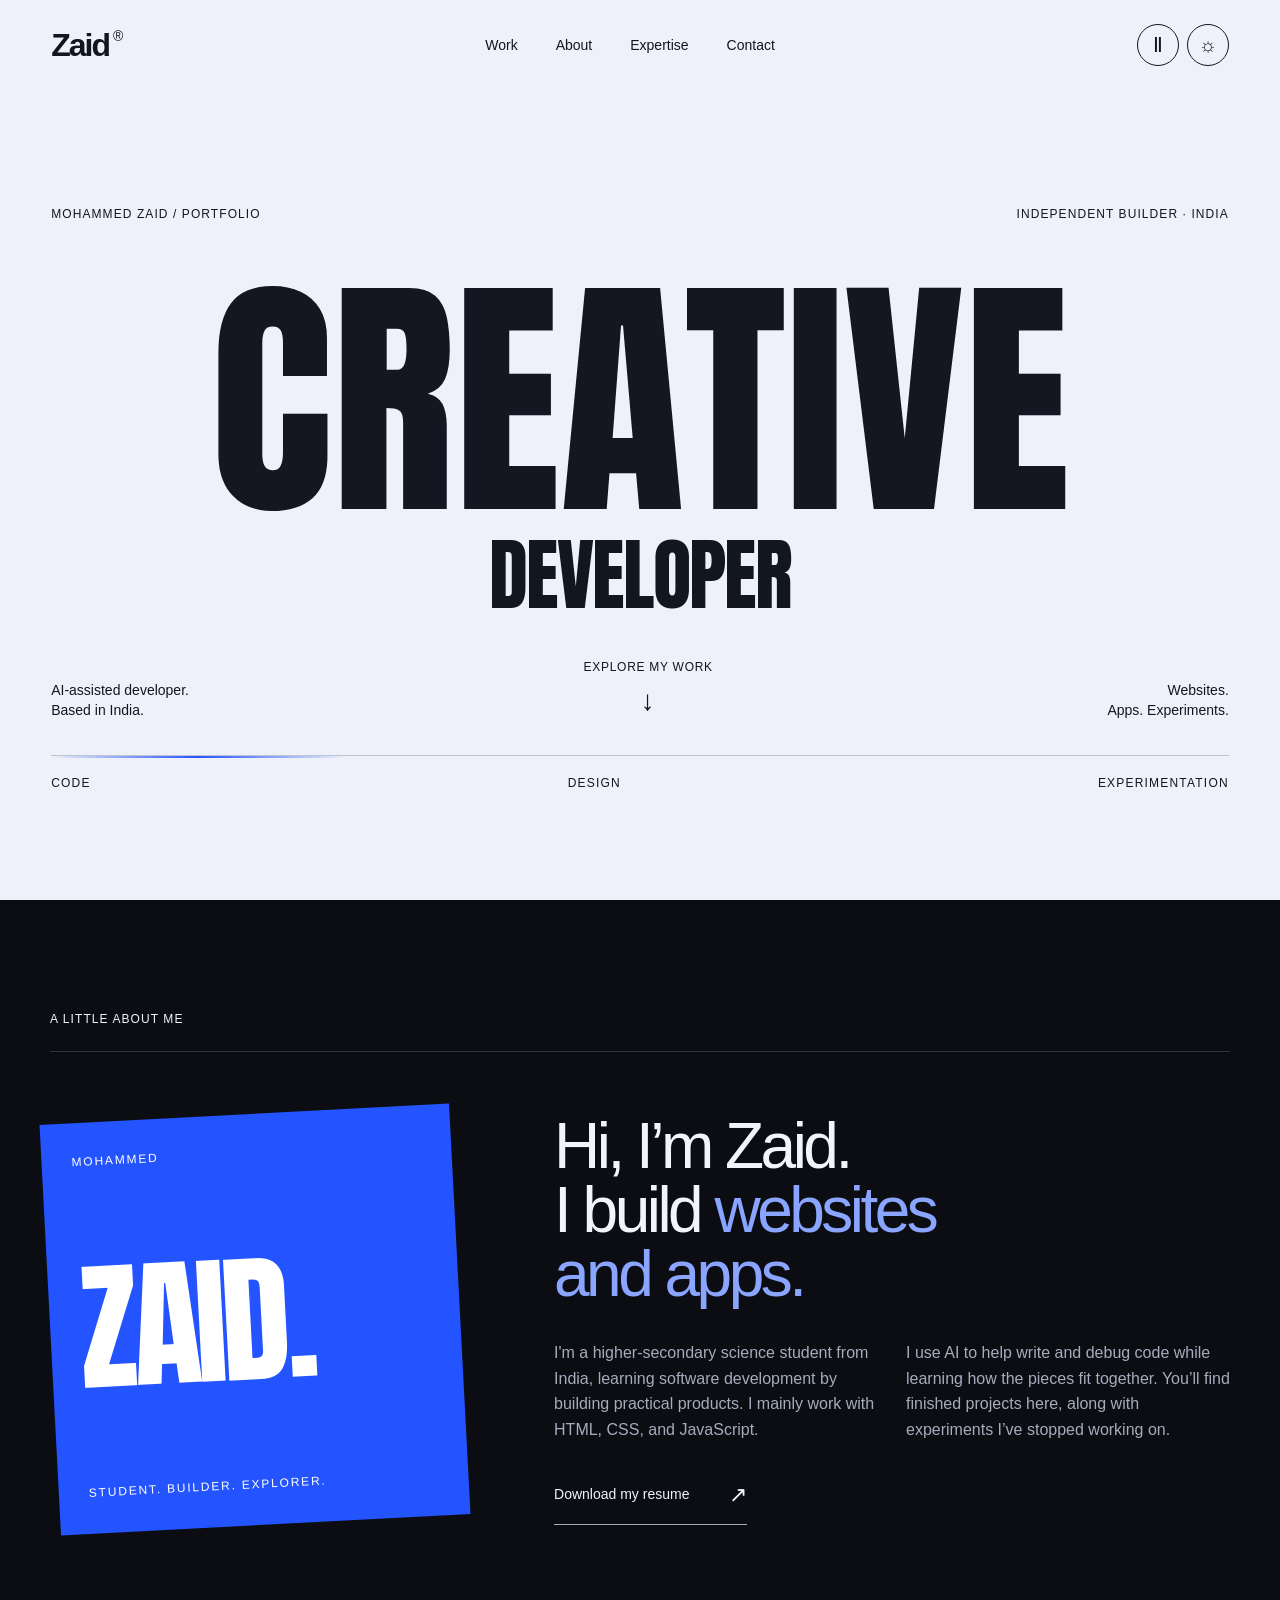
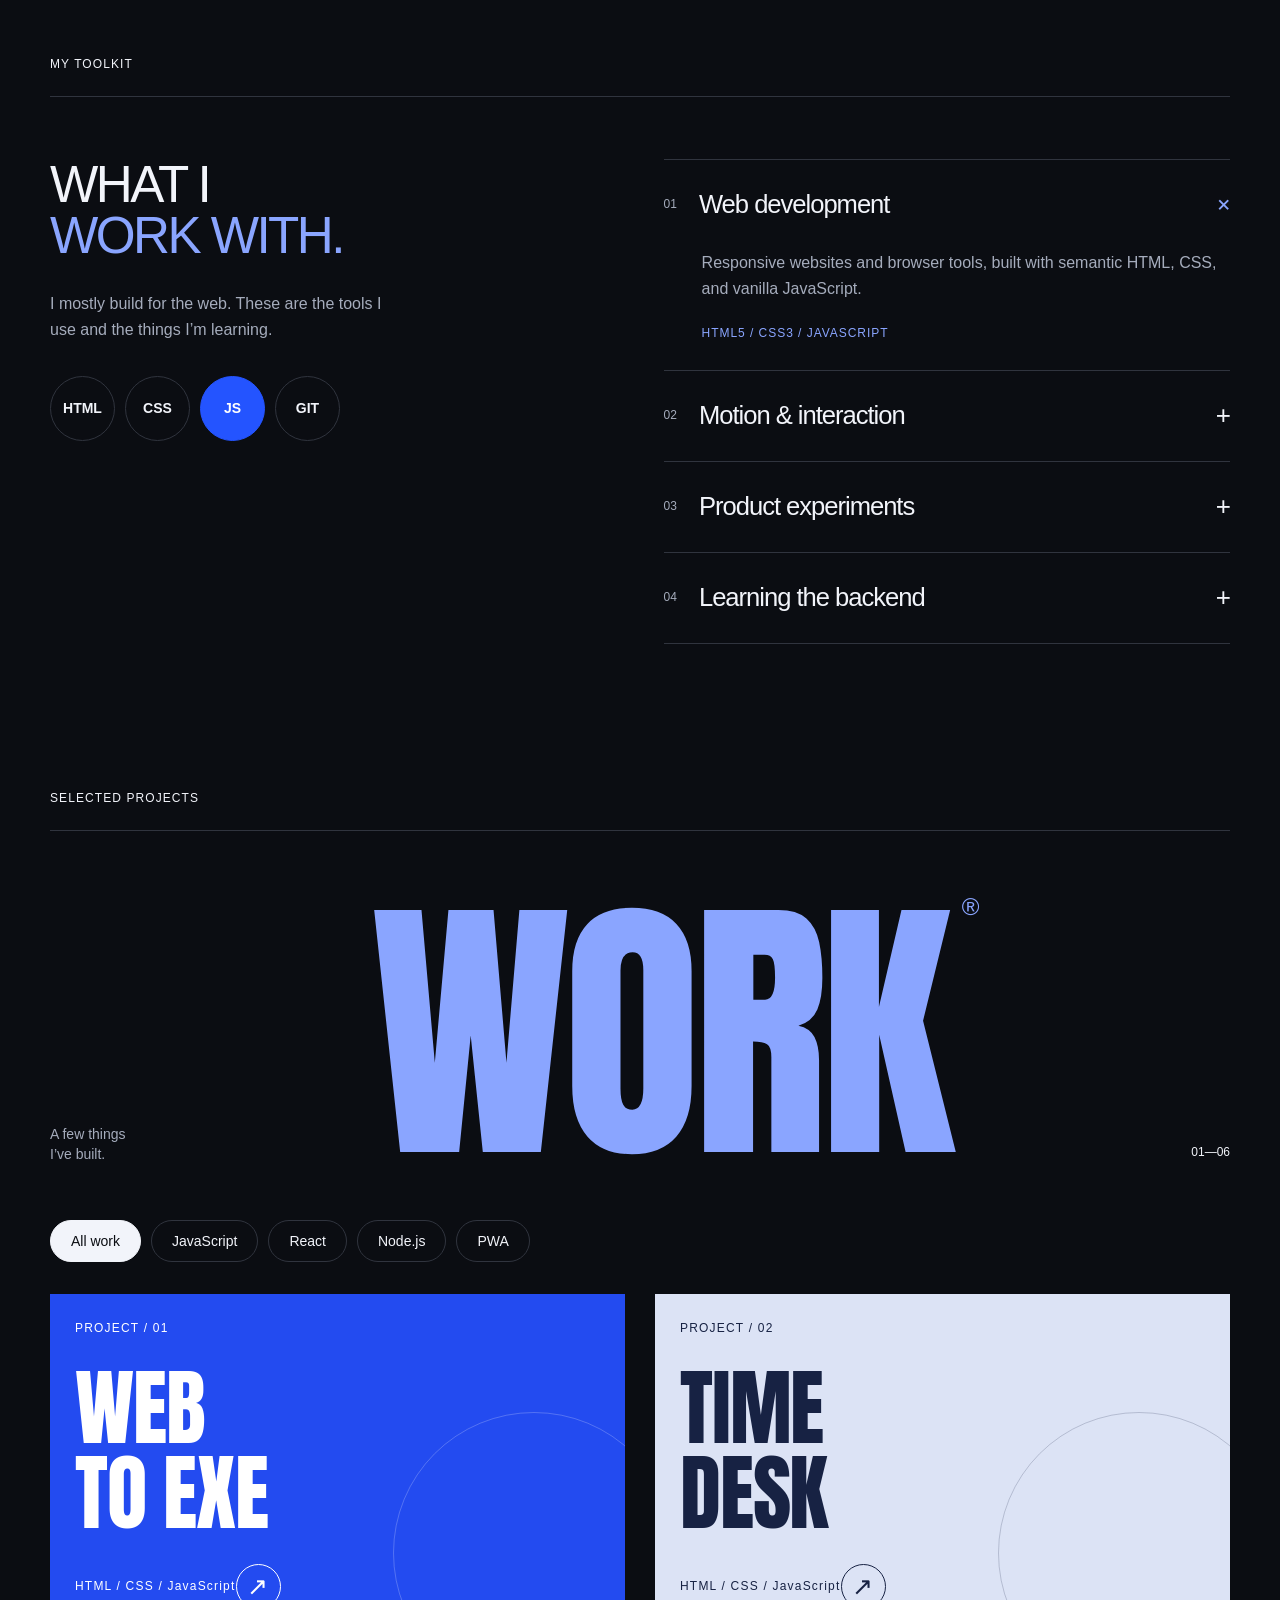
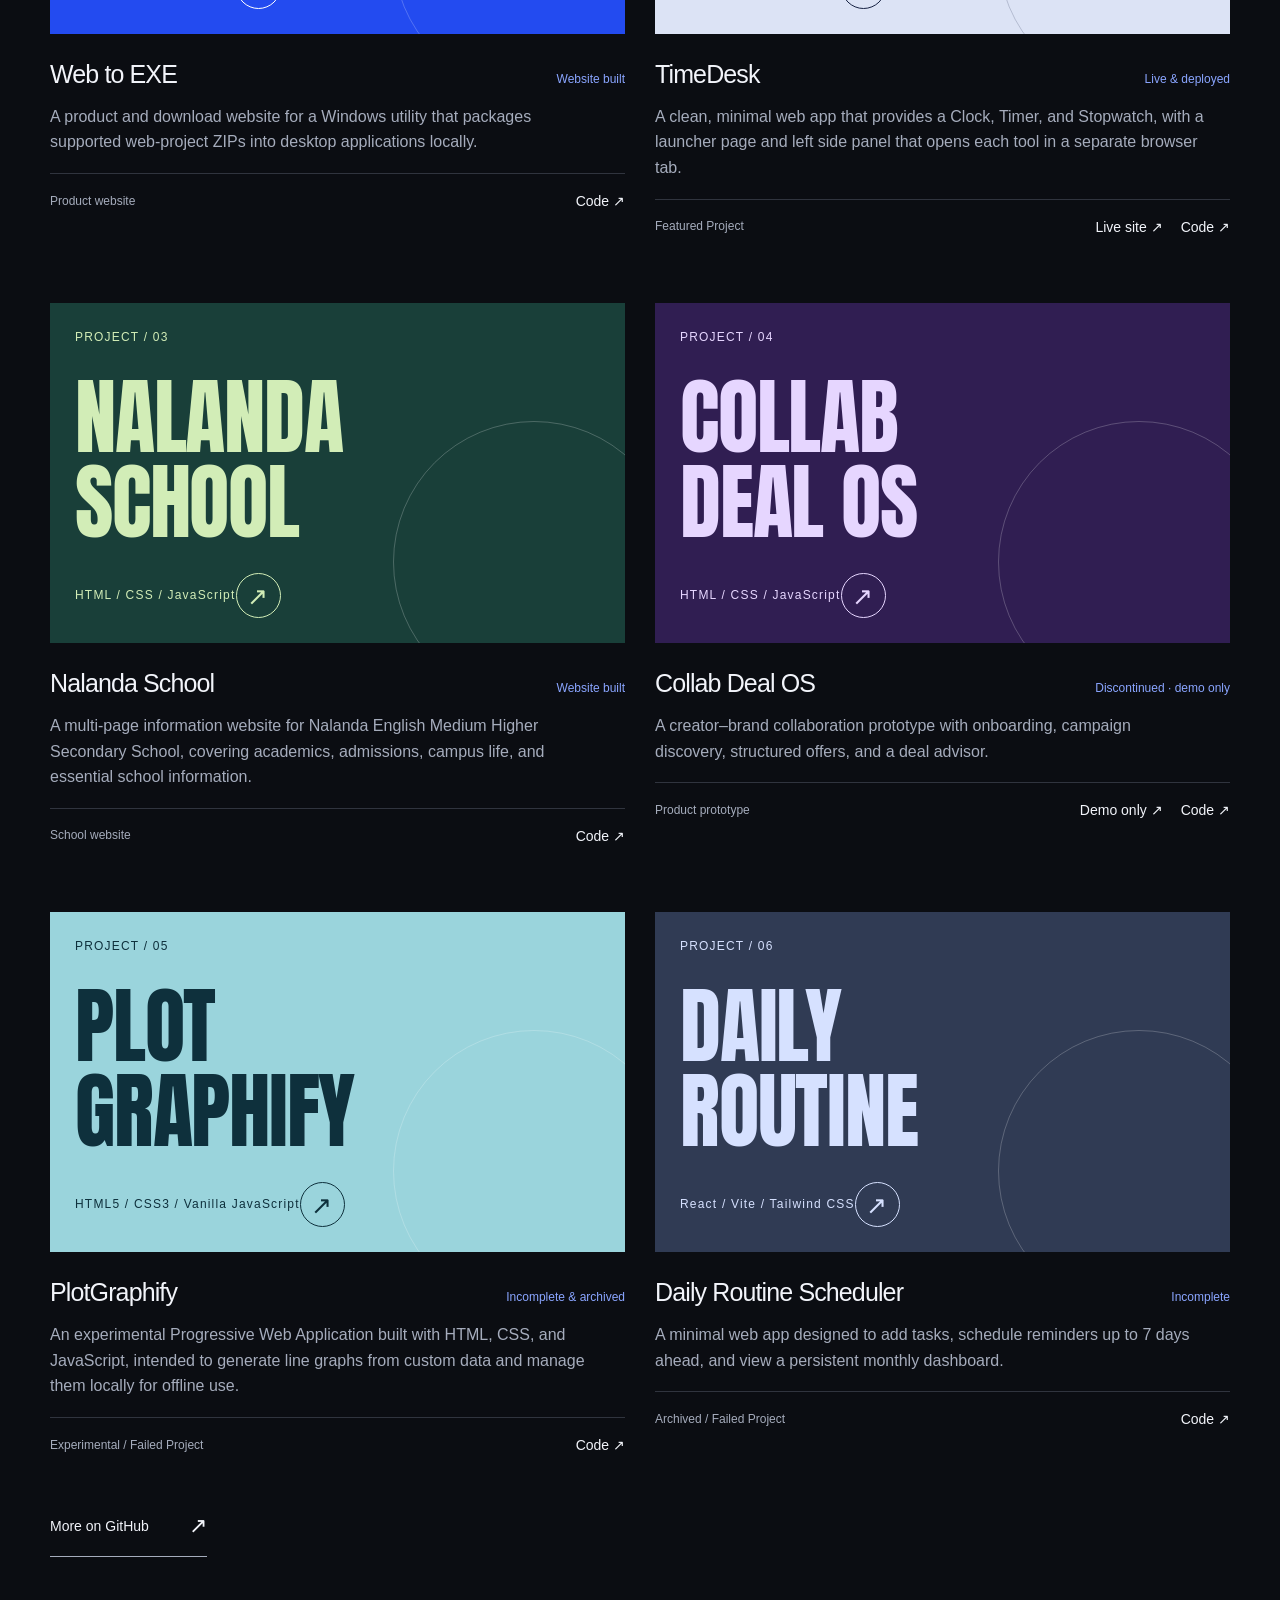
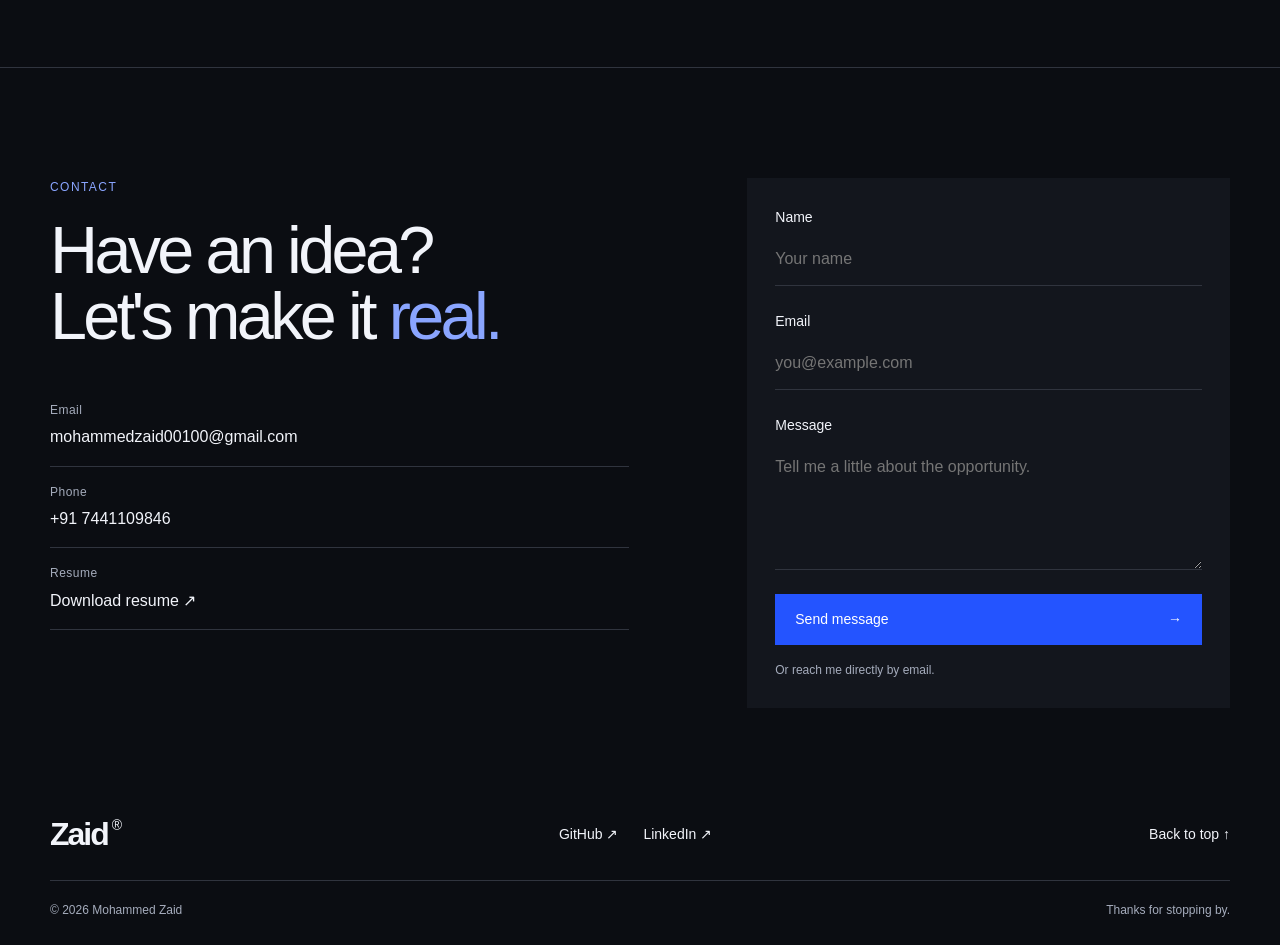
==== index.html @ 3f370a21 "Make portfolio motion visible and simplify section copy Animate hero letters directly without an ove" ====
<!doctype html>
<html lang="en" data-theme="dark">
<head>
<meta charset="utf-8"><meta name="viewport" content="width=device-width, initial-scale=1">
<meta name="description" content="Mohammed Zaid — AI-assisted developer building practical web products. Explore Web to EXE, TimeDesk, Nalanda school website, and more.">
<meta name="theme-color" content="#2454ff"><title>Mohammed Zaid — Creative Developer</title>
<link rel="stylesheet" href="css/style.css?v=motion-2">
</head>
<body>
<a class="skip-link" href="#main">Skip to content</a>
<div class="scroll-progress" aria-hidden="true"></div>
<svg class="filter-defs" aria-hidden="true"><defs><filter id="ink-warp" x="-10%" y="-20%" width="120%" height="140%"><feTurbulence type="fractalNoise" baseFrequency=".008 .045" numOctaves="1" seed="4" result="noise"/><feDisplacementMap in="SourceGraphic" in2="noise" scale="0" xChannelSelector="R" yChannelSelector="G" id="warpMap"/></filter></defs></svg>
<header class="site-header" id="top">
<a class="brand" href="#home" aria-label="Mohammed Zaid home">Zaid<span>®</span></a>
<nav class="desktop-nav" aria-label="Primary navigation"><a href="#projects">Work</a><a href="#about">About</a><a href="#skills">Expertise</a><a href="#contact">Contact</a></nav>
<div class="nav-actions"><button class="icon-button" id="motionToggle" type="button" aria-pressed="false" aria-label="Pause animations">Ⅱ</button><button class="icon-button" id="themeToggle" type="button" aria-label="Switch theme"><span aria-hidden="true">☼</span></button><button class="icon-button menu-toggle" id="menuToggle" type="button" aria-expanded="false" aria-controls="mobileMenu" aria-label="Open navigation menu">☰</button></div>
<nav class="mobile-nav" id="mobileMenu" aria-label="Mobile navigation" hidden><a href="#projects">Work</a><a href="#about">About</a><a href="#skills">Expertise</a><a href="#contact">Contact</a></nav>
</header>
<main id="main">
<section class="hero" id="home" aria-labelledby="hero-title">
<div class="hero-kicker"><p>MOHAMMED ZAID / PORTFOLIO</p><p>INDEPENDENT BUILDER · INDIA</p></div>
<h1 id="hero-title"><span class="hero-word" aria-label="Creative"><span class="hero-letter" aria-hidden="true" style="--letter:0">C</span><span class="hero-letter" aria-hidden="true" style="--letter:1">R</span><span class="hero-letter" aria-hidden="true" style="--letter:2">E</span><span class="hero-letter" aria-hidden="true" style="--letter:3">A</span><span class="hero-letter" aria-hidden="true" style="--letter:4">T</span><span class="hero-letter" aria-hidden="true" style="--letter:5">I</span><span class="hero-letter" aria-hidden="true" style="--letter:6">V</span><span class="hero-letter" aria-hidden="true" style="--letter:7">E</span></span><span class="hero-role">DEVELOPER</span></h1>
<div class="hero-bottom"><p>AI-assisted developer.<br>Based in India.</p><a class="explore" href="#projects">EXPLORE MY WORK <span aria-hidden="true">↓</span></a><p class="hero-note">Websites.<br>Apps. Experiments.</p></div>
<div class="hero-rule"><span>CODE</span><span>DESIGN</span><span>EXPERIMENTATION</span></div>
</section>
<section class="section about" id="about" aria-labelledby="about-title">
<div class="container"><div class="section-label"><span>A LITTLE ABOUT ME</span></div>
<div class="about-grid"><div class="name-panel" aria-hidden="true"><span>MOHAMMED</span><strong>ZAID.</strong><span>STUDENT. BUILDER. EXPLORER.</span></div><div class="about-copy"><h2 id="about-title" class="reveal">Hi, I’m Zaid.<br>I build <em>websites<br>and apps.</em></h2><div class="about-columns"><p>I'm a higher-secondary science student from India, learning software development by building practical products. I mainly work with HTML, CSS, and JavaScript.</p><p>I use AI to help write and debug code while learning how the pieces fit together. You’ll find finished projects here, along with experiments I’ve stopped working on.</p></div><a class="text-link" href="assets/Mohammed-Zaid-Resume.pdf" download>Download my resume <span aria-hidden="true">↗</span></a></div></div></div>
</section>
<section class="section expertise" id="skills" aria-labelledby="skills-title"><div class="container"><div class="section-label"><span>MY TOOLKIT</span></div><div class="expertise-grid"><div><h2 id="skills-title" class="reveal">WHAT I<br><em>WORK WITH.</em></h2><p class="expertise-intro">I mostly build for the web. These are the tools I use and the things I’m learning.</p><div class="tool-orbit" aria-label="Core tools"><span>HTML</span><span>CSS</span><span>JS</span><span>GIT</span></div></div><div class="expertise-list">
<details open><summary><span>01</span>Web development<i aria-hidden="true">+</i></summary><div class="expertise-detail"><p>Responsive websites and browser tools, built with semantic HTML, CSS, and vanilla JavaScript.</p><span class="skill-meta">HTML5 / CSS3 / JAVASCRIPT</span></div></details>
<details><summary><span>02</span>Motion & interaction<i aria-hidden="true">+</i></summary><div class="expertise-detail"><p>Scroll reveals, thoughtful transitions, expandable interfaces, and interactions that work on touchscreens too.</p><span class="skill-meta">CSS ANIMATION / DOM / RESPONSIVE UI</span></div></details>
<details><summary><span>03</span>Product experiments<i aria-hidden="true">+</i></summary><div class="expertise-detail"><p>Turning everyday problems into small product concepts, from focused time tools to a desktop packaging product website.</p><span class="skill-meta">PROTOTYPING / PWA / AI-ASSISTED ITERATION</span></div></details>
<details><summary><span>04</span>Learning the backend<i aria-hidden="true">+</i></summary><div class="expertise-detail"><p>Building my fundamentals through experiments with React, Node.js, Express, and MongoDB. Still learning; always testing.</p><span class="skill-meta">REACT / NODE.JS / EXPRESS / MONGODB</span></div></details>
</div></div></div></section>
<section class="work-section" id="projects" aria-labelledby="projects-title"><div class="container"><div class="section-label"><span>SELECTED PROJECTS</span></div><div class="work-heading"><p>A few things<br>I’ve built.</p><h2 id="projects-title">WORK<span aria-hidden="true">®</span></h2><span class="work-count">01—06</span></div><div class="filter-bar" role="toolbar" aria-label="Filter projects by technology"><button class="filter-chip active" data-filter="all" aria-pressed="true" type="button">All work</button><button class="filter-chip" data-filter="javascript" aria-pressed="false" type="button">JavaScript</button><button class="filter-chip" data-filter="react" aria-pressed="false" type="button">React</button><button class="filter-chip" data-filter="node" aria-pressed="false" type="button">Node.js</button><button class="filter-chip" data-filter="pwa" aria-pressed="false" type="button">PWA</button></div><div class="project-grid" id="projectGrid" aria-live="polite"></div><p class="empty-state" id="projectsEmpty" hidden>No projects match that filter.</p><a class="all-code text-link" href="https://github.com/mohammedzaid00100" target="_blank" rel="noopener noreferrer">More on GitHub <span aria-hidden="true">↗</span></a></div></section>
    <section class="section" id="contact" aria-labelledby="contact-title">
      <div class="container contact-grid">
        <div>
          <div class="section-heading">
            <p class="eyebrow">Contact</p>
            <h2 id="contact-title">Have an idea?<br>Let's make it <em>real.</em></h2>
          </div>
          <div class="contact-card glass">
            <a href="mailto:mohammedzaid00100@gmail.com"><span class="contact-label">Email</span><span>mohammedzaid00100@gmail.com</span></a>
            <a href="tel:+917441109846"><span class="contact-label">Phone</span><span>+91 7441109846</span></a>
            <a class="resume-link" href="assets/Mohammed-Zaid-Resume.pdf" download><span class="contact-label">Resume</span><span>Download resume <span aria-hidden="true">↗</span></span></a>
          </div>
        </div>

        <form class="glass contact-form" id="contactForm" action="https://formspree.io/f/xeajknlo" method="POST" >
          <div class="form-field"><label for="name">Name</label><input id="name" aria-describedby="nameError" name="name" autocomplete="name" required minlength="2" placeholder="Your name"><small class="field-error" id="nameError"></small></div>
          <div class="form-field"><label for="email">Email</label><input id="email" aria-describedby="emailError" name="email" type="email" autocomplete="email" required placeholder="you@example.com"><small class="field-error" id="emailError"></small></div>
          <div class="form-field"><label for="message">Message</label><textarea id="message" aria-describedby="messageError" name="message" rows="4" required minlength="10" placeholder="Tell me a little about the opportunity."></textarea><small class="field-error" id="messageError"></small></div>
          <button class="btn btn-primary" type="submit">Send message <span aria-hidden="true">→</span></button>
          <p class="form-note">Or reach me directly by email.</p>
          <p class="success-message" id="formSuccess" role="status" hidden>Thanks for reaching out. Your message has been received.</p>
        </form>
      </div>
    </section>
</main><footer class="site-footer"><div class="container"><div class="footer-top"><a class="brand" href="#home">Zaid<span>®</span></a><div><a href="https://github.com/mohammedzaid00100" target="_blank" rel="noopener noreferrer">GitHub ↗</a><a href="https://www.linkedin.com/in/mohammed-zaid-88b408424" target="_blank" rel="noopener noreferrer">LinkedIn ↗</a></div><a href="#top">Back to top ↑</a></div><div class="footer-inner"><p>© <span id="year">2026</span> Mohammed Zaid</p><p>Thanks for stopping by.</p></div></div></footer>  <dialog class="project-modal" id="projectModal" aria-labelledby="modalTitle">
    <div class="modal-shell glass-strong">
      <button class="modal-close icon-button" id="modalClose" type="button" aria-label="Close project details">×</button>
      <div class="modal-content">
        <div class="modal-media">
          <img id="modalImage" src="assets/images/timedesk.png" alt="" loading="lazy">
          <div class="modal-dots" id="modalDots" aria-label="Project screenshots"></div>
        </div>
        <div class="modal-info">
          <p class="eyebrow" id="modalCategory"></p>
          <h2 id="modalTitle"></h2>
          <p id="modalDescription"></p>
          <div class="modal-meta" id="modalTech"></div>
          <div class="detail-block"><h3>Key Features</h3><ul id="modalFeatures"></ul></div>
          <div class="detail-block"><h3>AI Role</h3><p id="modalAiRole"></p></div>
          <div class="detail-block"><h3>Impact & Status</h3><p id="modalImpact"></p></div>
          <div class="modal-actions"><a class="btn btn-primary" id="modalDemo" target="_blank" rel="noopener noreferrer">Live demo <span aria-hidden="true">↗</span></a><a class="btn btn-secondary" id="modalGithub" target="_blank" rel="noopener noreferrer">GitHub <span aria-hidden="true">↗</span></a></div><details class="readme-details"><summary><span id="modalReadmeTitle">Project README</span></summary><div id="modalReadme" class="readme-content"></div></details>
        </div>
      </div>
    </div>
  </dialog>

<noscript><p class="noscript-banner">Browse all projects on <a href="https://github.com/mohammedzaid00100">GitHub</a>. Enable JavaScript for project details and filters.</p></noscript><script src="js/script.js?v=motion-2" defer></script></body></html>
---- css/style.css ----
@font-face{font-family:Anton;src:url('../assets/fonts/Anton-Regular.ttf') format('truetype');font-display:swap}
:root{--bg:#0b0d12;--panel:#13161d;--text:#f2f4fa;--muted:#a5acbc;--line:#30343e;--accent:#8aa5ff;--blue:#2454ff;--hero:#eef1f9;--ink:#121621;--display:Anton,Impact,'Arial Narrow',sans-serif;--sans:Arial,Helvetica,sans-serif}
html[data-theme=light]{--bg:#f0f2f8;--panel:#e3e7f0;--text:#151a26;--muted:#525b6d;--line:#c5cbd8;--accent:#234bd4;--hero:#e3e9fa}
*{box-sizing:border-box}html{scroll-behavior:smooth;scroll-padding-top:90px}body{margin:0;background:var(--bg);color:var(--text);font:16px/1.6 var(--sans);transition:background .3s,color .3s}body.modal-open{overflow:hidden}a{color:inherit;text-decoration:none}button,input,textarea{font:inherit}button,a,input,textarea,summary{-webkit-tap-highlight-color:transparent}button{cursor:pointer}button:disabled{cursor:wait;opacity:.6}img{display:block;max-width:100%}button{color:inherit}button:focus-visible,a:focus-visible,summary:focus-visible{outline:3px solid var(--accent);outline-offset:5px}::selection{background:var(--blue);color:#fff}[hidden]{display:none!important}h1,h2,h3,p{margin-top:0}h2{font-weight:500;line-height:1;letter-spacing:-.055em}em{font-style:normal;color:var(--accent)}.container{width:min(1320px,calc(100% - 100px));margin:auto}.section{padding:110px 0}.section-label{display:flex;justify-content:space-between;gap:24px;padding-bottom:22px;margin-bottom:62px;border-bottom:1px solid var(--line);font-size:12px;letter-spacing:.09em}.section-label span+span{color:var(--muted)}.text-link{display:inline-flex;align-items:center;justify-content:space-between;gap:40px;padding:12px 0;border-bottom:1px solid var(--muted);font-size:14px}.text-link span{font-size:22px;transition:transform .3s}.text-link:hover span{transform:translate(3px,-3px)}.filter-defs{position:absolute;width:0;height:0;overflow:hidden}.scroll-progress{position:fixed;top:0;left:0;height:3px;width:100%;transform:scaleX(0);transform-origin:left;background:var(--blue);z-index:100}
.site-header{position:absolute;top:0;left:0;width:100%;min-height:90px;display:flex;align-items:center;justify-content:space-between;padding:18px 4%;gap:25px;color:var(--ink);z-index:20}.brand{font-weight:800;font-size:32px;letter-spacing:-2px;line-height:1}.brand span{font-weight:400;font-size:14px;vertical-align:top;letter-spacing:0;margin-left:4px}.desktop-nav{display:flex;gap:38px}.desktop-nav a{font-size:14px;position:relative}.desktop-nav a:after{content:'';position:absolute;bottom:-5px;left:0;width:100%;height:1px;background:currentColor;transform:scaleX(0);transform-origin:left;transition:transform .3s}.desktop-nav a:hover:after{transform:scaleX(1)}.nav-actions{display:flex;gap:8px}.icon-button{border:1px solid currentColor;border-radius:50%;width:42px;height:42px;display:grid;place-items:center;background:transparent;font-size:20px}.menu-toggle{display:none}.mobile-nav{position:absolute;top:78px;left:16px;right:16px;background:var(--hero);border:1px solid #b7bfd0;padding:22px;flex-direction:column;gap:20px}.hero{background:var(--hero);color:var(--ink);min-height:100svh;padding:122px 4% 24px;display:flex;flex-direction:column;justify-content:center;position:relative;overflow:hidden}.hero-kicker{display:flex;justify-content:space-between;font-size:12px;letter-spacing:.09em;margin-bottom:3vh}.hero h1{margin:0;text-align:center;line-height:.92;letter-spacing:-.02em;font-family:var(--display);font-weight:400}.hero-word{display:block;font-size:clamp(5rem,20.1vw,21rem);line-height:1.07;filter:url('#ink-warp');transform-origin:center}.hero-role{font-size:clamp(2.4rem,6.2vw,6.2rem);letter-spacing:-.025em;display:flex;gap:.18em;justify-content:center;align-items:center}.hero-bottom{display:flex;align-items:flex-end;justify-content:space-between;margin-top:48px;gap:20px;font-size:14px;line-height:1.4}.hero-bottom p{margin-bottom:0}.hero-note{text-align:right}.explore{font-size:12px;letter-spacing:.06em;text-align:center}.explore span{display:block;font-size:28px;margin-top:5px;animation:down 2s ease-in-out infinite}.hero-rule{margin-top:35px;padding-top:18px;border-top:1px solid #bdc4d3;display:flex;justify-content:space-between;font-size:12px;letter-spacing:.1em}.intro{display:none}.motion-enabled .intro{display:grid;position:fixed;inset:0;z-index:200;place-items:center;background:var(--blue);color:#fff;pointer-events:none;animation:intro-out .7s .35s cubic-bezier(.76,0,.24,1) both}.intro span{font-family:Georgia,serif;font-style:italic;font-size:80px}.about-grid{display:grid;grid-template-columns:1fr 1.65fr;gap:8%}.name-panel{min-height:350px;padding:30px;display:flex;flex-direction:column;justify-content:space-between;background:var(--blue);color:#fff;transform:rotate(-3deg);transition:transform .6s}.name-panel:hover{transform:rotate(0)}.name-panel>span{font-size:12px;letter-spacing:.15em}.name-panel strong{font-family:var(--display);font-size:clamp(80px,11vw,150px);font-weight:400;letter-spacing:-.04em;line-height:1.2}.about-copy h2{font-size:clamp(40px,5vw,72px);margin-bottom:34px}.about-columns{display:grid;grid-template-columns:1fr 1fr;gap:28px;color:var(--muted)}.about-columns p{margin-bottom:22px}.expertise{padding-top:20px}.expertise-grid{display:grid;grid-template-columns:1fr 1.2fr;gap:12%}.expertise h2{font-size:clamp(34px,4vw,56px);letter-spacing:-.05em;margin-bottom:30px}.expertise-intro{max-width:340px;color:var(--muted)}.tool-orbit{display:flex;gap:10px;align-items:center;min-height:100px}.tool-orbit span{border:1px solid var(--line);font-weight:700;display:grid;place-items:center;width:65px;height:65px;border-radius:50%;font-size:14px}.motion-enabled .tool-orbit span{animation:float 5s ease-in-out infinite}.tool-orbit span:nth-child(2){animation-delay:-1s}.tool-orbit span:nth-child(3){animation-delay:-2s;background:var(--blue);color:#fff;border-color:var(--blue)}.tool-orbit span:nth-child(4){animation-delay:-3s}.expertise-list details{border-top:1px solid var(--line)}.expertise-list details:last-child{border-bottom:1px solid var(--line)}summary{cursor:pointer}.expertise-list summary{list-style:none;display:flex;align-items:center;gap:22px;min-height:90px;font-size:clamp(19px,2vw,27px);letter-spacing:-.04em}.expertise-list summary::-webkit-details-marker{display:none}.expertise-list summary>span{font-size:12px;letter-spacing:0;color:var(--muted)}.expertise-list i{font-size:26px;margin-left:auto;font-style:normal;font-weight:300;transition:transform .3s}.expertise-list details[open] i{transform:rotate(45deg);color:var(--accent)}.expertise-detail{padding:0 0 25px 38px;color:var(--muted)}.expertise-detail p{margin-bottom:18px}.skill-meta{font-size:12px;letter-spacing:.08em;color:var(--accent)}
.work-section{padding:35px 0 110px}.work-heading{display:flex;align-items:flex-end;justify-content:space-between;gap:25px;margin:20px 0 45px}.work-heading p{font-size:14px;line-height:1.4;max-width:130px;margin-bottom:10px;color:var(--muted)}.work-heading h2{font-family:var(--display);font-size:clamp(110px,22vw,320px);letter-spacing:-.025em;color:var(--accent);margin:0;line-height:1;position:relative}.work-heading h2>span{font:24px var(--sans);position:absolute;top:0;right:-26px}.work-count{font-size:12px;white-space:nowrap;margin-bottom:12px}.filter-bar{display:flex;gap:10px;flex-wrap:wrap;margin-bottom:32px}.filter-chip{border:1px solid var(--line);border-radius:100px;background:transparent;padding:9px 20px;font-size:14px;transition:.2s}.filter-chip:hover{border-color:var(--muted)}.filter-chip.active{background:var(--text);color:var(--bg);border-color:var(--text)}.project-grid{display:grid;grid-template-columns:1fr 1fr;gap:65px 30px}.project-card{min-width:0}.project-cover{height:340px;position:relative;overflow:hidden;padding:25px;display:flex;flex-direction:column;justify-content:space-between;color:#fff;background:#234bf0;border:0;width:100%;text-align:left;transition:transform .5s,background .5s}.cover-label{font-size:12px;letter-spacing:.1em;position:relative;z-index:1}.cover-title{font-family:var(--display);font-size:clamp(50px,6.5vw,86px);line-height:1.02;letter-spacing:-.015em;position:relative;z-index:1;transition:transform .7s cubic-bezier(.2,.7,.1,1)}.cover-title span{display:block}.cover-bottom{display:flex;justify-content:space-between;align-items:center;font-size:12px;letter-spacing:.1em;position:relative;z-index:1}.cover-arrow{display:grid;place-items:center;border:1px solid currentColor;border-radius:50%;width:45px;height:45px;font-size:25px;transition:transform .4s,background .4s}.project-cover:hover .cover-title{transform:translateX(10px)}.project-cover:hover .cover-arrow{transform:rotate(45deg)}.project-cover:before{content:'';width:280px;height:280px;border:1px solid #ffffff38;border-radius:50%;position:absolute;right:-50px;bottom:-60px;transition:transform 1s}.project-cover:hover:before{transform:scale(1.5)}.cover-timedesk{background:#dce3f5;color:#172243}.cover-timedesk:before{border-color:#17224333}.cover-nalanda{background:#193f39;color:#d2edb7}.cover-collab-deal-os{background:#301e52;color:#e6d6ff}.cover-plotgraphify{background:#9ad4dc;color:#0e303c}.cover-daily-routine-scheduler{background:#303b54;color:#d6e1ff}.project-title-row{display:flex;align-items:baseline;justify-content:space-between;gap:14px;margin:20px 0 8px}.project-title-row h3{font-size:25px;font-weight:500;letter-spacing:-.035em;margin:0}.status{color:var(--accent);font-size:12px;text-align:right}.project-body>p{color:var(--muted);margin:10px 0 18px;max-width:550px}.project-footer{border-top:1px solid var(--line);padding-top:16px;display:flex;justify-content:space-between;align-items:center;gap:15px;font-size:14px}.project-category{color:var(--muted);font-size:12px}.project-actions{display:flex;gap:18px;flex-wrap:wrap}.project-actions a:hover{color:var(--accent)}.all-code{margin-top:40px}.empty-state{padding:25px;border:1px solid var(--line)}
#contact{border-top:1px solid var(--line)}.contact-grid{display:grid;grid-template-columns:1.2fr 1fr;gap:10%}.eyebrow{font-size:12px;letter-spacing:.12em;text-transform:uppercase;color:var(--accent);margin-bottom:20px}.section-heading h2{font-size:clamp(45px,5.2vw,78px);margin-bottom:35px}.contact-card a{display:flex;flex-direction:column;padding:16px 0;border-bottom:1px solid var(--line);font-size:16px;overflow-wrap:anywhere}.contact-label{font-size:12px;color:var(--muted);margin-bottom:4px;letter-spacing:.04em}.contact-form{display:grid;gap:16px;align-content:start;padding:28px;background:var(--panel)}.form-field{display:grid;gap:8px}.form-field label{font-size:14px}.form-field input,.form-field textarea{width:100%;background:transparent;border:0;border-bottom:1px solid var(--line);border-radius:0;padding:10px 0 13px;color:var(--text);resize:vertical;outline:none}.form-field input:focus,.form-field textarea:focus{border-color:var(--accent)}.form-field input[aria-invalid=true],.form-field textarea[aria-invalid=true]{border-color:#ed7489}.field-error{color:#ed7489}.form-note{font-size:12px;color:var(--muted);margin:0}.success-message{margin:0;font-size:14px;color:var(--accent)}.btn{display:inline-flex;justify-content:space-between;align-items:center;gap:22px;padding:13px 19px;border:1px solid var(--line);font-size:14px}.btn-primary{background:var(--blue);color:#fff;border-color:var(--blue)}.btn-secondary{background:transparent;color:var(--text)}.btn:hover{filter:brightness(1.15)}.site-footer{padding:0 0 25px}.footer-top{display:flex;align-items:center;justify-content:space-between;gap:25px;padding-bottom:30px}.footer-top>div{display:flex;gap:25px;font-size:14px}.footer-top>a:last-child{font-size:14px}.footer-inner{border-top:1px solid var(--line);padding-top:20px;display:flex;justify-content:space-between;gap:20px;font-size:12px;color:var(--muted)}.footer-inner p{margin:0}
.project-modal{width:min(1000px,calc(100% - 32px));max-height:90svh;border:1px solid var(--line);padding:0;background:var(--bg);color:var(--text)}.project-modal::backdrop{background:#040812c9;backdrop-filter:blur(8px)}.modal-shell{position:relative;padding:35px}.modal-close{position:sticky;top:0;z-index:3;margin:0 0 12px auto;background:var(--bg)}.modal-content{display:grid;gap:30px}.modal-media img{max-height:400px;width:100%;object-fit:contain;background:var(--panel)}.modal-dots{display:flex;gap:12px;margin:12px 0}.modal-dot{width:32px;height:24px;border:1px solid var(--line);background:var(--panel)}.modal-dot.active{background:var(--accent)}.modal-info h2{font-size:clamp(32px,5vw,58px);margin-bottom:20px}.modal-info>p{color:var(--muted)}.modal-meta{display:flex;flex-wrap:wrap;gap:8px}.tech-tag{font-size:12px;border:1px solid var(--line);padding:5px 10px}.detail-block h3{font-size:14px;color:var(--accent);margin:25px 0 6px}.detail-block p,.detail-block ul{color:var(--muted);margin:0}.detail-block ul{padding-left:20px}.modal-actions{display:flex;gap:15px;flex-wrap:wrap;margin-top:25px}.readme-details{border-top:1px solid var(--line);padding-top:20px;margin-top:25px}.readme-section h4{margin-bottom:8px}.readme-section{overflow-wrap:anywhere}.skip-link{position:fixed;top:10px;left:10px;transform:translateY(-160%);background:var(--blue);color:#fff;padding:12px;z-index:300}.skip-link:focus{transform:none}.noscript-banner{padding:25px;text-align:center}.noscript-banner a{text-decoration:underline}
@keyframes spin{to{transform:rotate(360deg)}}@keyframes down{50%{transform:translateY(6px)}}@keyframes float{50%{transform:translateY(-12px) rotate(8deg)}}@keyframes intro-out{to{transform:translateY(-101%);visibility:hidden}}@keyframes hero-in{from{opacity:0;transform:translateY(45px)}to{opacity:1;transform:none}}.reveal{transition:opacity .85s ease,transform .85s cubic-bezier(.2,.7,.2,1)}.reveal.reveal-pending{opacity:0;transform:translateY(54px)}.reveal.visible{opacity:1;transform:none}.motion-paused *, .motion-paused *:before{animation:none!important;transition:none!important}.motion-paused .intro{display:none}.motion-paused .reveal{opacity:1;transform:none}.motion-paused{scroll-behavior:auto}
@media(min-width:1600px){.hero-word{font-size:21rem}.hero{min-height:900px}}@media(max-width:1000px){.container{width:calc(100% - 56px)}.section{padding:80px 0}.about-grid{gap:6%}.about-columns{grid-template-columns:1fr;gap:0}.name-panel{min-height:300px;padding:22px}.expertise-grid{gap:6%}.contact-grid{gap:6%}.project-cover{height:290px}.hero{min-height:760px}.expertise{padding-top:15px}.work-heading h2{font-size:24vw}}
@media(max-width:700px){.container{width:calc(100% - 36px)}.site-header{padding:20px 18px;min-height:80px}.desktop-nav{display:none}.menu-toggle{display:grid}.nav-actions{gap:7px}.icon-button{width:40px;height:40px}.hero{padding:112px 18px 22px;min-height:86svh;justify-content:space-between}.hero-kicker{font-size:10px;gap:25px;margin-bottom:20px}.hero-kicker p:last-child{text-align:right;max-width:110px}.hero-word{font-size:19vw;line-height:1.1}.hero-role{font-size:8vw}.hero-bottom{font-size:12px;margin-top:40px;align-items:center}.hero-note{display:none}.explore{text-align:right;font-size:10px}.hero-rule{font-size:10px;margin-top:28px}.section{padding:65px 0}.section-label{font-size:10px;gap:15px;margin-bottom:35px}.section-label span+span{text-align:right;max-width:120px}.about-grid{grid-template-columns:1fr;gap:50px}.name-panel{min-height:240px;width:90%;margin:0 auto}.name-panel strong{font-size:110px}.about-copy h2{font-size:44px}.about-columns{grid-template-columns:1fr;gap:0}.expertise-grid{grid-template-columns:1fr;gap:20px}.expertise h2{font-size:38px}.expertise-intro{max-width:none}.expertise-list summary{font-size:22px;min-height:78px;gap:17px}.work-section{padding:10px 0 65px}.work-heading{flex-wrap:wrap;gap:10px;margin-bottom:30px}.work-heading p{flex-basis:100%;max-width:none}.work-heading p br{display:none}.work-heading h2{font-size:31vw}.work-heading h2>span{font-size:18px;right:-17px}.work-count{margin-right:5px}.filter-bar{gap:8px}.filter-chip{padding:8px 13px;font-size:13px}.project-grid{grid-template-columns:1fr;gap:40px}.project-cover{height:320px}.cover-title{font-size:70px}.project-title-row h3{font-size:24px}.contact-grid{grid-template-columns:1fr;gap:35px}.section-heading h2{font-size:52px}.contact-form{padding:22px}.footer-top{flex-wrap:wrap;gap:20px}.footer-top .brand{flex-basis:100%}.footer-inner{flex-direction:column;gap:8px}.modal-shell{padding:20px}.modal-actions{flex-direction:column}.intro span{font-size:64px}.hero-word{filter:none}}
@media(prefers-reduced-motion:reduce){html:not(.motion-override){scroll-behavior:auto}html:not(.motion-override) *,html:not(.motion-override) *:before,html:not(.motion-override) *:after{animation:none!important;transition:none!important}html:not(.motion-override) .hero-word{filter:none}html:not(.motion-override) .reveal{opacity:1!important;transform:none!important}}

/* Motion begins on the content itself, with no covering loading screen. */
.hero-word{white-space:nowrap}
.hero-letter{display:inline-block;animation:letter-arrive 1.15s cubic-bezier(.16,1,.3,1) both;animation-delay:calc(var(--letter)*75ms)}
.motion-enabled .hero-letter{animation:letter-arrive 1.15s cubic-bezier(.16,1,.3,1) both,letter-drift 5s ease-in-out infinite;animation-delay:calc(var(--letter)*75ms),calc(1.8s + var(--letter)*130ms)}
.hero-role{animation:role-arrive 1s .7s cubic-bezier(.16,1,.3,1) both}
.hero-kicker,.hero-bottom,.hero-rule{animation:details-arrive .9s .9s ease both}
.motion-enabled .hero-rule{background-image:linear-gradient(90deg,transparent,var(--blue),transparent);background-size:25% 2px;background-repeat:no-repeat;animation:details-arrive .9s .9s ease both,rule-travel 6s 1.8s ease-in-out infinite}
.project-card:nth-child(even){transition-delay:100ms}
.name-panel.reveal.visible{transform:rotate(-3deg)}
.name-panel.reveal.visible:hover{transform:rotate(0)}
.expertise-list details[open] .expertise-detail{animation:details-arrive .4s ease both}
.project-modal[open]{animation:dialog-arrive .3s cubic-bezier(.16,1,.3,1) both}
@keyframes letter-arrive{from{opacity:0;transform:translateY(95px) rotate(8deg) scaleY(.82)}to{opacity:1;transform:translateY(0) rotate(0) scaleY(1)}}
@keyframes letter-drift{0%,100%{transform:translateY(0)}50%{transform:translateY(-9px)}}
@keyframes role-arrive{from{opacity:0;transform:translateY(28px);letter-spacing:.12em}to{opacity:1;transform:translateY(0);letter-spacing:-.025em}}
@keyframes details-arrive{from{opacity:0;transform:translateY(18px)}to{opacity:1;transform:translateY(0)}}
@keyframes rule-travel{0%,100%{background-position:0 0}50%{background-position:100% 0}}
@keyframes dialog-arrive{from{opacity:0;transform:translateY(25px) scale(.97)}to{opacity:1;transform:translateY(0) scale(1)}}
@media(max-width:700px){.project-card:nth-child(even){transition-delay:0s}@keyframes letter-arrive{from{opacity:0;transform:translateY(45px) rotate(6deg)}to{opacity:1;transform:translateY(0) rotate(0)}}@keyframes letter-drift{0%,100%{transform:translateY(0)}50%{transform:translateY(-4px)}}}
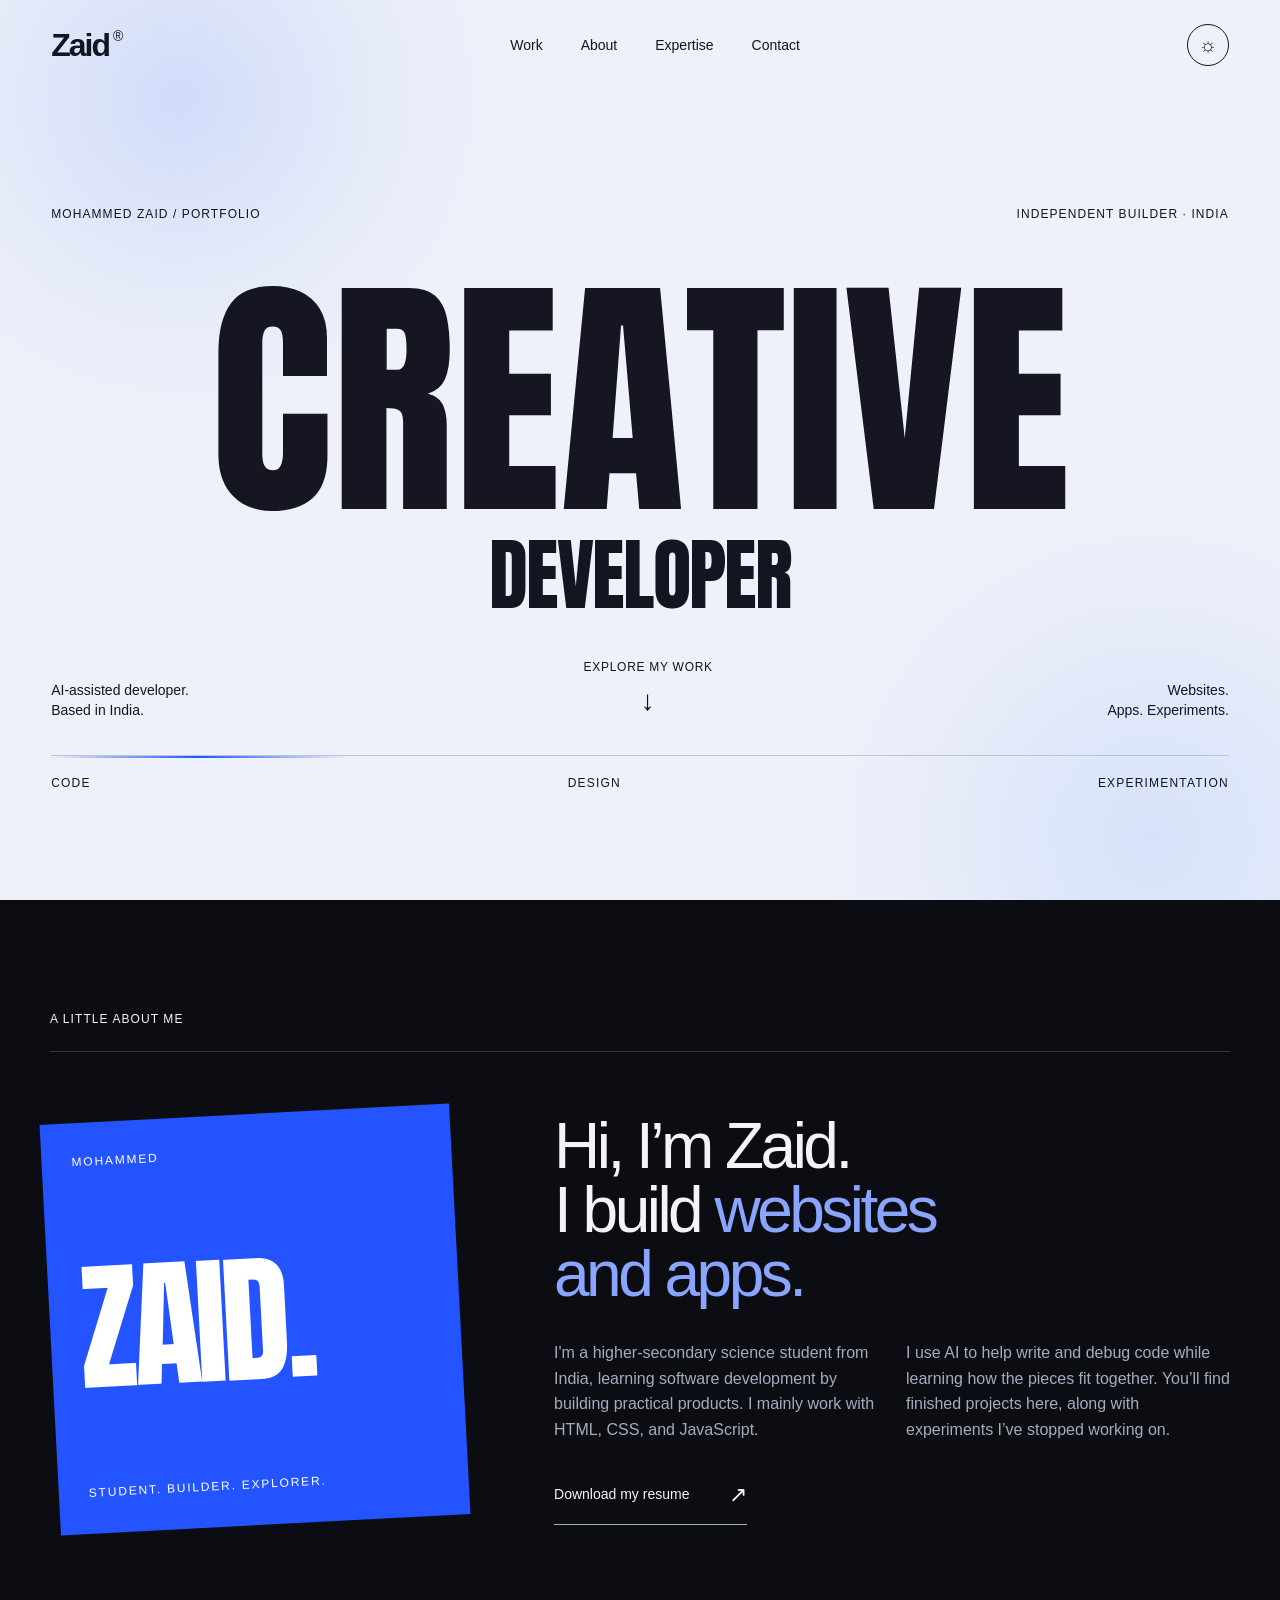
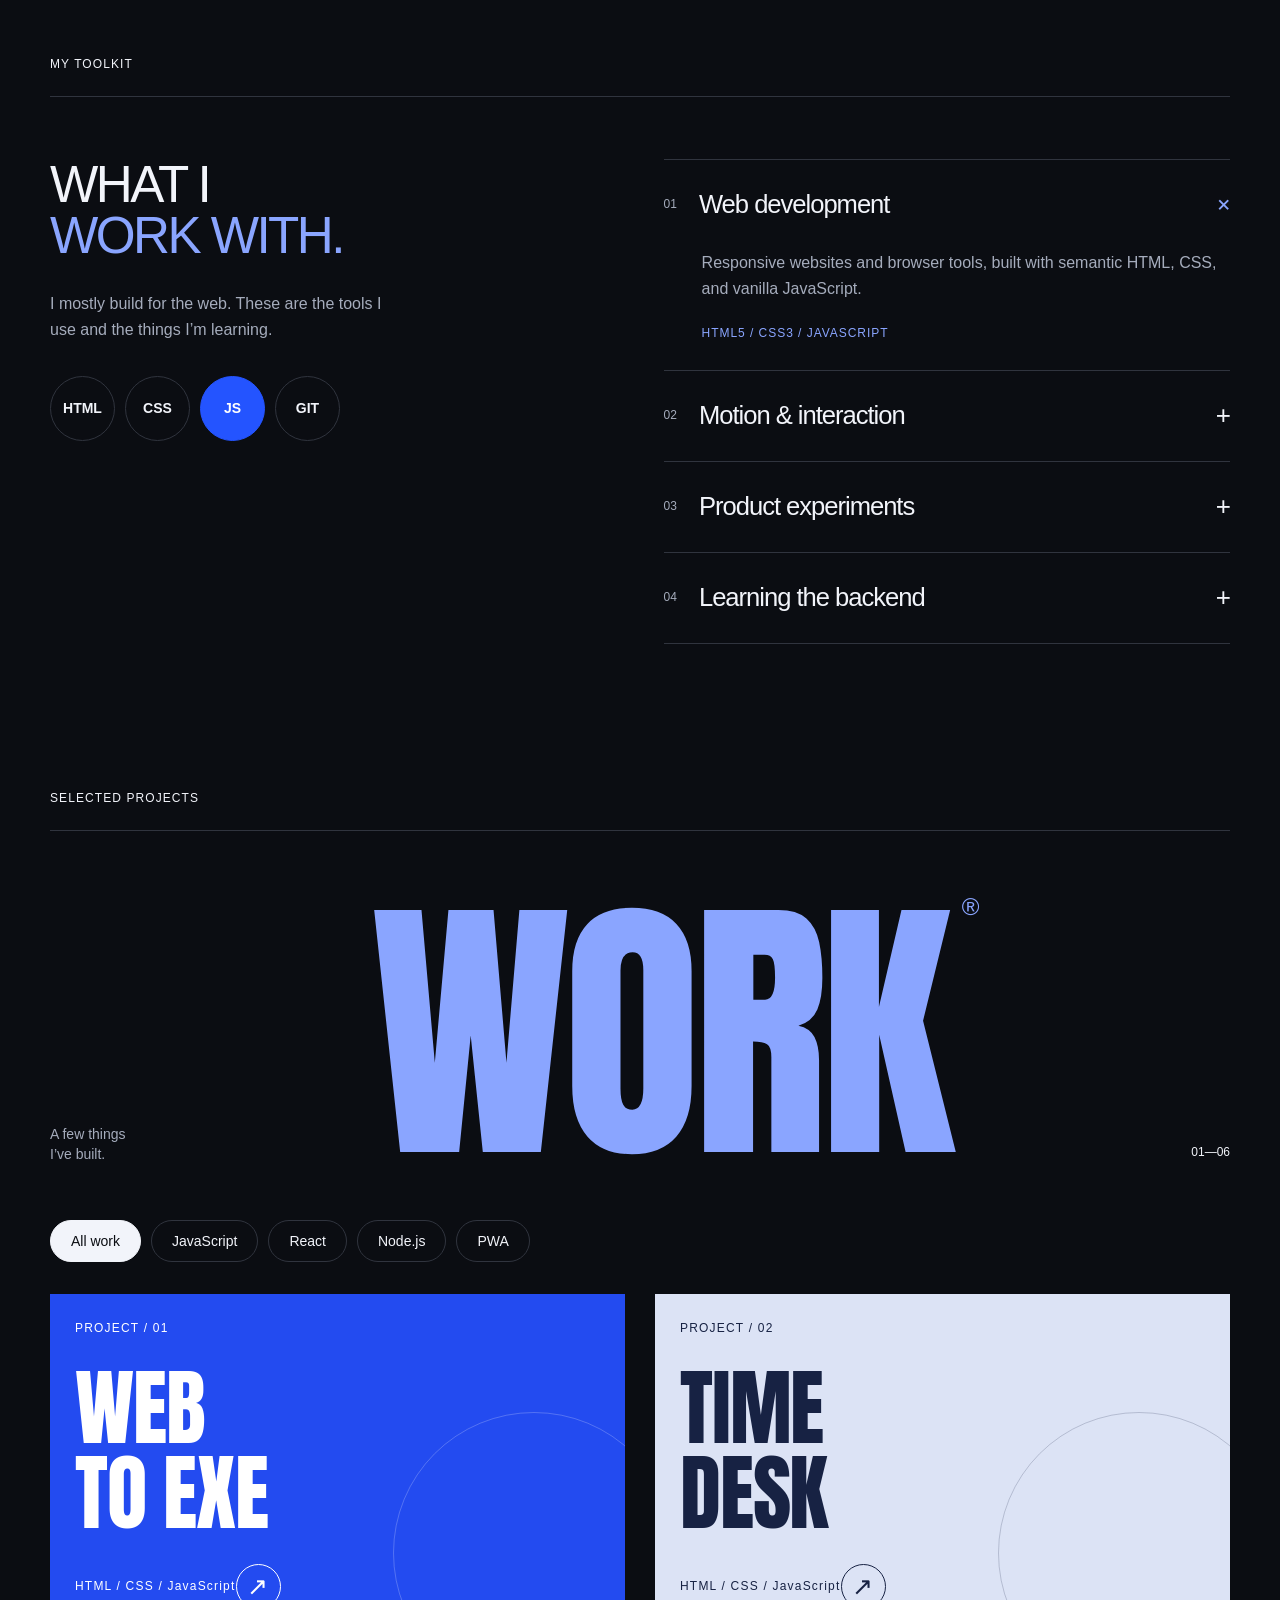
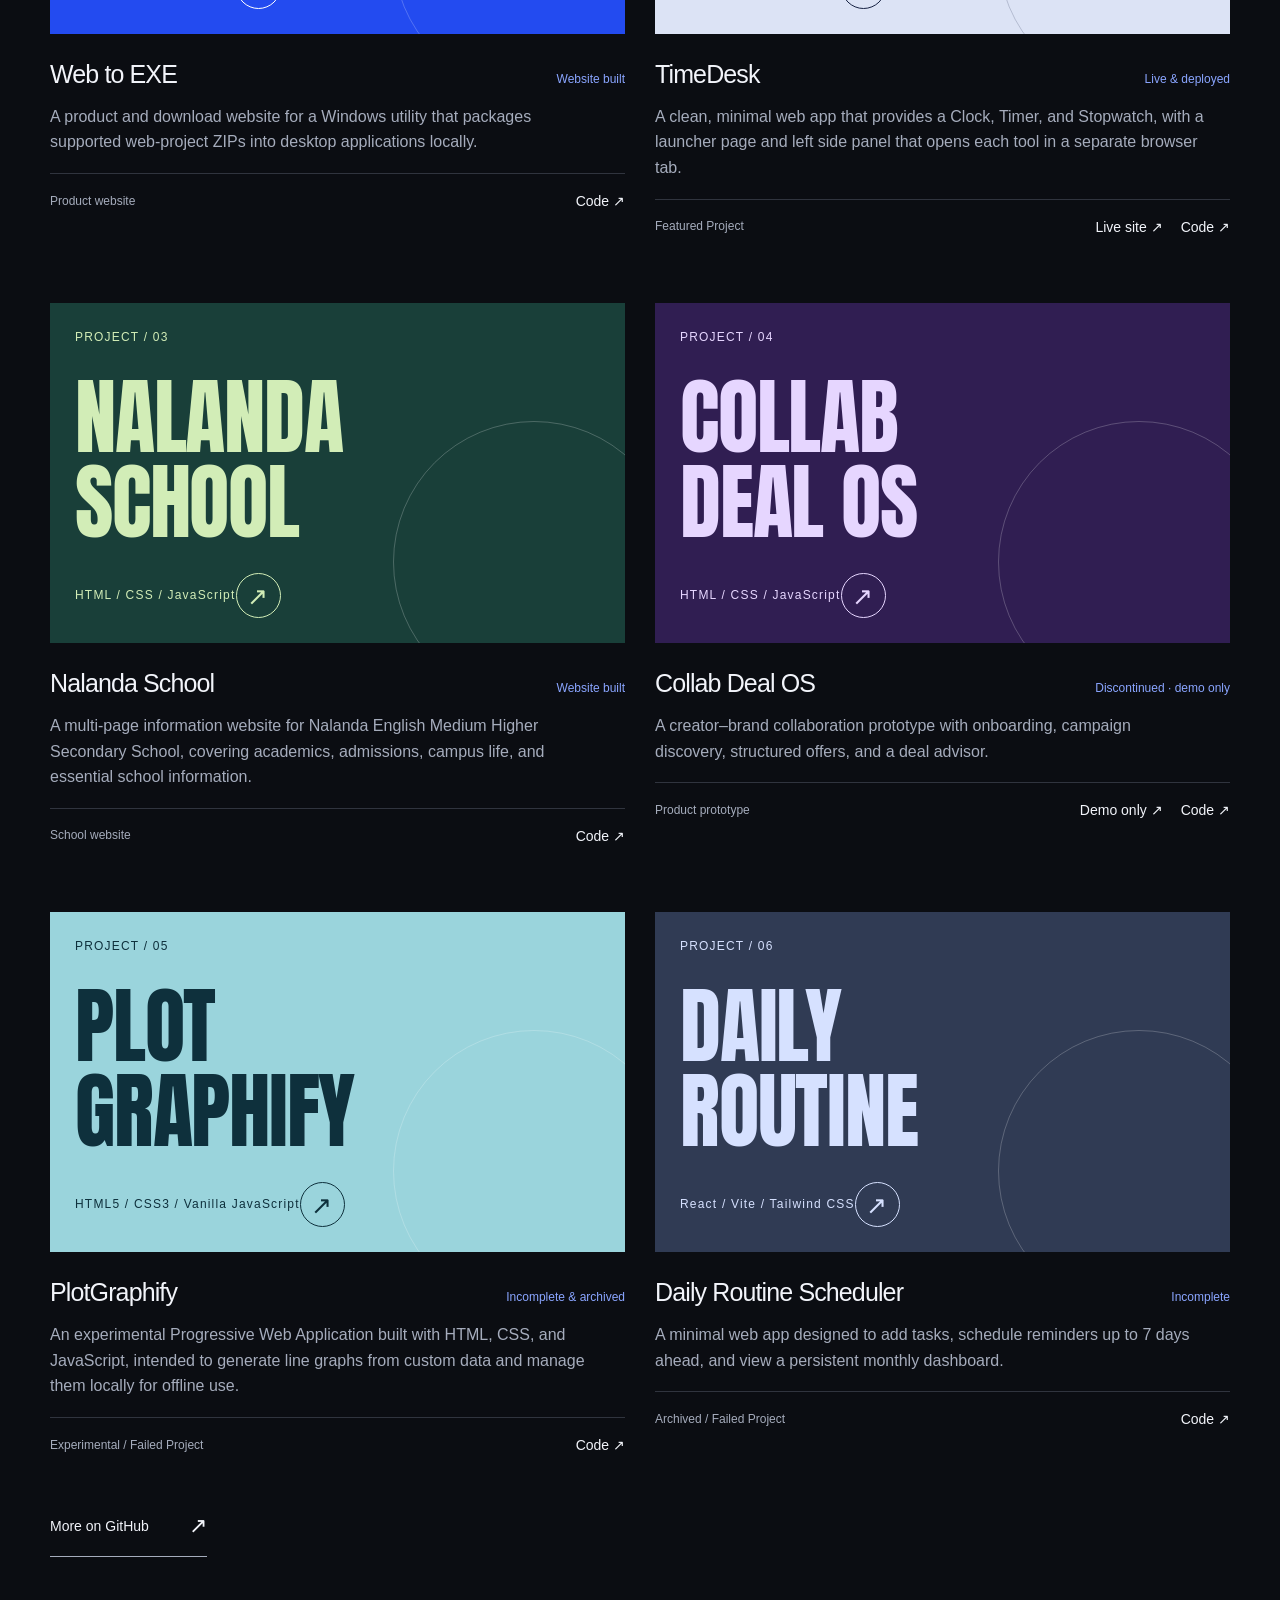
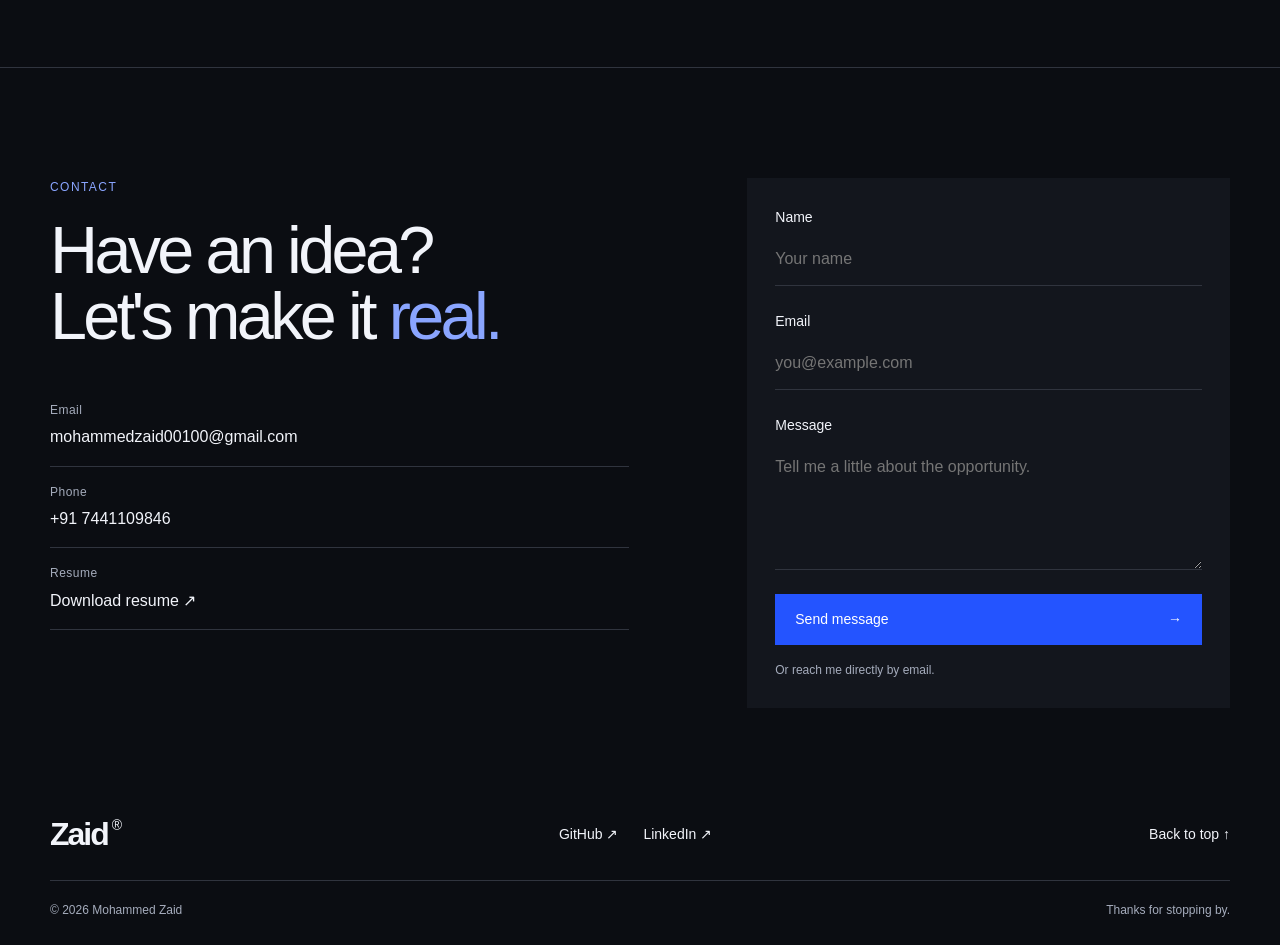
==== commit 63b4e623: "Animate homepage automatically and remove playback control Start hero motion directly in CSS, with a" ====
--- a/index.html
+++ b/index.html
@@ -4,20 +4,21 @@
 <meta charset="utf-8"><meta name="viewport" content="width=device-width, initial-scale=1">
 <meta name="description" content="Mohammed Zaid — AI-assisted developer building practical web products. Explore Web to EXE, TimeDesk, Nalanda school website, and more.">
 <meta name="theme-color" content="#2454ff"><title>Mohammed Zaid — Creative Developer</title>
-<link rel="stylesheet" href="css/style.css?v=motion-2">
+<link rel="stylesheet" href="css/style.css?v=autoplay-3">
 </head>
-<body>
+<body class="motion-enabled">
 <a class="skip-link" href="#main">Skip to content</a>
 <div class="scroll-progress" aria-hidden="true"></div>
 <svg class="filter-defs" aria-hidden="true"><defs><filter id="ink-warp" x="-10%" y="-20%" width="120%" height="140%"><feTurbulence type="fractalNoise" baseFrequency=".008 .045" numOctaves="1" seed="4" result="noise"/><feDisplacementMap in="SourceGraphic" in2="noise" scale="0" xChannelSelector="R" yChannelSelector="G" id="warpMap"/></filter></defs></svg>
 <header class="site-header" id="top">
 <a class="brand" href="#home" aria-label="Mohammed Zaid home">Zaid<span>®</span></a>
 <nav class="desktop-nav" aria-label="Primary navigation"><a href="#projects">Work</a><a href="#about">About</a><a href="#skills">Expertise</a><a href="#contact">Contact</a></nav>
-<div class="nav-actions"><button class="icon-button" id="motionToggle" type="button" aria-pressed="false" aria-label="Pause animations">Ⅱ</button><button class="icon-button" id="themeToggle" type="button" aria-label="Switch theme"><span aria-hidden="true">☼</span></button><button class="icon-button menu-toggle" id="menuToggle" type="button" aria-expanded="false" aria-controls="mobileMenu" aria-label="Open navigation menu">☰</button></div>
+<div class="nav-actions"><button class="icon-button" id="themeToggle" type="button" aria-label="Switch theme"><span aria-hidden="true">☼</span></button><button class="icon-button menu-toggle" id="menuToggle" type="button" aria-expanded="false" aria-controls="mobileMenu" aria-label="Open navigation menu">☰</button></div>
 <nav class="mobile-nav" id="mobileMenu" aria-label="Mobile navigation" hidden><a href="#projects">Work</a><a href="#about">About</a><a href="#skills">Expertise</a><a href="#contact">Contact</a></nav>
 </header>
 <main id="main">
 <section class="hero" id="home" aria-labelledby="hero-title">
+<div class="hero-atmosphere" aria-hidden="true"><span></span><span></span></div>
 <div class="hero-kicker"><p>MOHAMMED ZAID / PORTFOLIO</p><p>INDEPENDENT BUILDER · INDIA</p></div>
 <h1 id="hero-title"><span class="hero-word" aria-label="Creative"><span class="hero-letter" aria-hidden="true" style="--letter:0">C</span><span class="hero-letter" aria-hidden="true" style="--letter:1">R</span><span class="hero-letter" aria-hidden="true" style="--letter:2">E</span><span class="hero-letter" aria-hidden="true" style="--letter:3">A</span><span class="hero-letter" aria-hidden="true" style="--letter:4">T</span><span class="hero-letter" aria-hidden="true" style="--letter:5">I</span><span class="hero-letter" aria-hidden="true" style="--letter:6">V</span><span class="hero-letter" aria-hidden="true" style="--letter:7">E</span></span><span class="hero-role">DEVELOPER</span></h1>
 <div class="hero-bottom"><p>AI-assisted developer.<br>Based in India.</p><a class="explore" href="#projects">EXPLORE MY WORK <span aria-hidden="true">↓</span></a><p class="hero-note">Websites.<br>Apps. Experiments.</p></div>
@@ -80,4 +81,4 @@
     </div>
   </dialog>
 
-<noscript><p class="noscript-banner">Browse all projects on <a href="https://github.com/mohammedzaid00100">GitHub</a>. Enable JavaScript for project details and filters.</p></noscript><script src="js/script.js?v=motion-2" defer></script></body></html>+<noscript><p class="noscript-banner">Browse all projects on <a href="https://github.com/mohammedzaid00100">GitHub</a>. Enable JavaScript for project details and filters.</p></noscript><script src="js/script.js?v=autoplay-3" defer></script></body></html>
--- a/css/style.css
+++ b/css/style.css
@@ -6,15 +6,12 @@
 .work-section{padding:35px 0 110px}.work-heading{display:flex;align-items:flex-end;justify-content:space-between;gap:25px;margin:20px 0 45px}.work-heading p{font-size:14px;line-height:1.4;max-width:130px;margin-bottom:10px;color:var(--muted)}.work-heading h2{font-family:var(--display);font-size:clamp(110px,22vw,320px);letter-spacing:-.025em;color:var(--accent);margin:0;line-height:1;position:relative}.work-heading h2>span{font:24px var(--sans);position:absolute;top:0;right:-26px}.work-count{font-size:12px;white-space:nowrap;margin-bottom:12px}.filter-bar{display:flex;gap:10px;flex-wrap:wrap;margin-bottom:32px}.filter-chip{border:1px solid var(--line);border-radius:100px;background:transparent;padding:9px 20px;font-size:14px;transition:.2s}.filter-chip:hover{border-color:var(--muted)}.filter-chip.active{background:var(--text);color:var(--bg);border-color:var(--text)}.project-grid{display:grid;grid-template-columns:1fr 1fr;gap:65px 30px}.project-card{min-width:0}.project-cover{height:340px;position:relative;overflow:hidden;padding:25px;display:flex;flex-direction:column;justify-content:space-between;color:#fff;background:#234bf0;border:0;width:100%;text-align:left;transition:transform .5s,background .5s}.cover-label{font-size:12px;letter-spacing:.1em;position:relative;z-index:1}.cover-title{font-family:var(--display);font-size:clamp(50px,6.5vw,86px);line-height:1.02;letter-spacing:-.015em;position:relative;z-index:1;transition:transform .7s cubic-bezier(.2,.7,.1,1)}.cover-title span{display:block}.cover-bottom{display:flex;justify-content:space-between;align-items:center;font-size:12px;letter-spacing:.1em;position:relative;z-index:1}.cover-arrow{display:grid;place-items:center;border:1px solid currentColor;border-radius:50%;width:45px;height:45px;font-size:25px;transition:transform .4s,background .4s}.project-cover:hover .cover-title{transform:translateX(10px)}.project-cover:hover .cover-arrow{transform:rotate(45deg)}.project-cover:before{content:'';width:280px;height:280px;border:1px solid #ffffff38;border-radius:50%;position:absolute;right:-50px;bottom:-60px;transition:transform 1s}.project-cover:hover:before{transform:scale(1.5)}.cover-timedesk{background:#dce3f5;color:#172243}.cover-timedesk:before{border-color:#17224333}.cover-nalanda{background:#193f39;color:#d2edb7}.cover-collab-deal-os{background:#301e52;color:#e6d6ff}.cover-plotgraphify{background:#9ad4dc;color:#0e303c}.cover-daily-routine-scheduler{background:#303b54;color:#d6e1ff}.project-title-row{display:flex;align-items:baseline;justify-content:space-between;gap:14px;margin:20px 0 8px}.project-title-row h3{font-size:25px;font-weight:500;letter-spacing:-.035em;margin:0}.status{color:var(--accent);font-size:12px;text-align:right}.project-body>p{color:var(--muted);margin:10px 0 18px;max-width:550px}.project-footer{border-top:1px solid var(--line);padding-top:16px;display:flex;justify-content:space-between;align-items:center;gap:15px;font-size:14px}.project-category{color:var(--muted);font-size:12px}.project-actions{display:flex;gap:18px;flex-wrap:wrap}.project-actions a:hover{color:var(--accent)}.all-code{margin-top:40px}.empty-state{padding:25px;border:1px solid var(--line)}
 #contact{border-top:1px solid var(--line)}.contact-grid{display:grid;grid-template-columns:1.2fr 1fr;gap:10%}.eyebrow{font-size:12px;letter-spacing:.12em;text-transform:uppercase;color:var(--accent);margin-bottom:20px}.section-heading h2{font-size:clamp(45px,5.2vw,78px);margin-bottom:35px}.contact-card a{display:flex;flex-direction:column;padding:16px 0;border-bottom:1px solid var(--line);font-size:16px;overflow-wrap:anywhere}.contact-label{font-size:12px;color:var(--muted);margin-bottom:4px;letter-spacing:.04em}.contact-form{display:grid;gap:16px;align-content:start;padding:28px;background:var(--panel)}.form-field{display:grid;gap:8px}.form-field label{font-size:14px}.form-field input,.form-field textarea{width:100%;background:transparent;border:0;border-bottom:1px solid var(--line);border-radius:0;padding:10px 0 13px;color:var(--text);resize:vertical;outline:none}.form-field input:focus,.form-field textarea:focus{border-color:var(--accent)}.form-field input[aria-invalid=true],.form-field textarea[aria-invalid=true]{border-color:#ed7489}.field-error{color:#ed7489}.form-note{font-size:12px;color:var(--muted);margin:0}.success-message{margin:0;font-size:14px;color:var(--accent)}.btn{display:inline-flex;justify-content:space-between;align-items:center;gap:22px;padding:13px 19px;border:1px solid var(--line);font-size:14px}.btn-primary{background:var(--blue);color:#fff;border-color:var(--blue)}.btn-secondary{background:transparent;color:var(--text)}.btn:hover{filter:brightness(1.15)}.site-footer{padding:0 0 25px}.footer-top{display:flex;align-items:center;justify-content:space-between;gap:25px;padding-bottom:30px}.footer-top>div{display:flex;gap:25px;font-size:14px}.footer-top>a:last-child{font-size:14px}.footer-inner{border-top:1px solid var(--line);padding-top:20px;display:flex;justify-content:space-between;gap:20px;font-size:12px;color:var(--muted)}.footer-inner p{margin:0}
 .project-modal{width:min(1000px,calc(100% - 32px));max-height:90svh;border:1px solid var(--line);padding:0;background:var(--bg);color:var(--text)}.project-modal::backdrop{background:#040812c9;backdrop-filter:blur(8px)}.modal-shell{position:relative;padding:35px}.modal-close{position:sticky;top:0;z-index:3;margin:0 0 12px auto;background:var(--bg)}.modal-content{display:grid;gap:30px}.modal-media img{max-height:400px;width:100%;object-fit:contain;background:var(--panel)}.modal-dots{display:flex;gap:12px;margin:12px 0}.modal-dot{width:32px;height:24px;border:1px solid var(--line);background:var(--panel)}.modal-dot.active{background:var(--accent)}.modal-info h2{font-size:clamp(32px,5vw,58px);margin-bottom:20px}.modal-info>p{color:var(--muted)}.modal-meta{display:flex;flex-wrap:wrap;gap:8px}.tech-tag{font-size:12px;border:1px solid var(--line);padding:5px 10px}.detail-block h3{font-size:14px;color:var(--accent);margin:25px 0 6px}.detail-block p,.detail-block ul{color:var(--muted);margin:0}.detail-block ul{padding-left:20px}.modal-actions{display:flex;gap:15px;flex-wrap:wrap;margin-top:25px}.readme-details{border-top:1px solid var(--line);padding-top:20px;margin-top:25px}.readme-section h4{margin-bottom:8px}.readme-section{overflow-wrap:anywhere}.skip-link{position:fixed;top:10px;left:10px;transform:translateY(-160%);background:var(--blue);color:#fff;padding:12px;z-index:300}.skip-link:focus{transform:none}.noscript-banner{padding:25px;text-align:center}.noscript-banner a{text-decoration:underline}
-@keyframes spin{to{transform:rotate(360deg)}}@keyframes down{50%{transform:translateY(6px)}}@keyframes float{50%{transform:translateY(-12px) rotate(8deg)}}@keyframes intro-out{to{transform:translateY(-101%);visibility:hidden}}@keyframes hero-in{from{opacity:0;transform:translateY(45px)}to{opacity:1;transform:none}}.reveal{transition:opacity .85s ease,transform .85s cubic-bezier(.2,.7,.2,1)}.reveal.reveal-pending{opacity:0;transform:translateY(54px)}.reveal.visible{opacity:1;transform:none}.motion-paused *, .motion-paused *:before{animation:none!important;transition:none!important}.motion-paused .intro{display:none}.motion-paused .reveal{opacity:1;transform:none}.motion-paused{scroll-behavior:auto}
-@media(min-width:1600px){.hero-word{font-size:21rem}.hero{min-height:900px}}@media(max-width:1000px){.container{width:calc(100% - 56px)}.section{padding:80px 0}.about-grid{gap:6%}.about-columns{grid-template-columns:1fr;gap:0}.name-panel{min-height:300px;padding:22px}.expertise-grid{gap:6%}.contact-grid{gap:6%}.project-cover{height:290px}.hero{min-height:760px}.expertise{padding-top:15px}.work-heading h2{font-size:24vw}}
+@keyframes spin{to{transform:rotate(360deg)}}@keyframes down{50%{transform:translateY(6px)}}@keyframes float{50%{transform:translateY(-12px) rotate(8deg)}}@keyframes intro-out{to{transform:translateY(-101%);visibility:hidden}}@keyframes hero-in{from{opacity:0;transform:translateY(45px)}to{opacity:1;transform:none}}.reveal{transition:opacity .85s ease,transform .85s cubic-bezier(.2,.7,.2,1)}.reveal.reveal-pending{opacity:0;transform:translateY(54px)}.reveal.visible{opacity:1;transform:none}@media(min-width:1600px){.hero-word{font-size:21rem}.hero{min-height:900px}}@media(max-width:1000px){.container{width:calc(100% - 56px)}.section{padding:80px 0}.about-grid{gap:6%}.about-columns{grid-template-columns:1fr;gap:0}.name-panel{min-height:300px;padding:22px}.expertise-grid{gap:6%}.contact-grid{gap:6%}.project-cover{height:290px}.hero{min-height:760px}.expertise{padding-top:15px}.work-heading h2{font-size:24vw}}
 @media(max-width:700px){.container{width:calc(100% - 36px)}.site-header{padding:20px 18px;min-height:80px}.desktop-nav{display:none}.menu-toggle{display:grid}.nav-actions{gap:7px}.icon-button{width:40px;height:40px}.hero{padding:112px 18px 22px;min-height:86svh;justify-content:space-between}.hero-kicker{font-size:10px;gap:25px;margin-bottom:20px}.hero-kicker p:last-child{text-align:right;max-width:110px}.hero-word{font-size:19vw;line-height:1.1}.hero-role{font-size:8vw}.hero-bottom{font-size:12px;margin-top:40px;align-items:center}.hero-note{display:none}.explore{text-align:right;font-size:10px}.hero-rule{font-size:10px;margin-top:28px}.section{padding:65px 0}.section-label{font-size:10px;gap:15px;margin-bottom:35px}.section-label span+span{text-align:right;max-width:120px}.about-grid{grid-template-columns:1fr;gap:50px}.name-panel{min-height:240px;width:90%;margin:0 auto}.name-panel strong{font-size:110px}.about-copy h2{font-size:44px}.about-columns{grid-template-columns:1fr;gap:0}.expertise-grid{grid-template-columns:1fr;gap:20px}.expertise h2{font-size:38px}.expertise-intro{max-width:none}.expertise-list summary{font-size:22px;min-height:78px;gap:17px}.work-section{padding:10px 0 65px}.work-heading{flex-wrap:wrap;gap:10px;margin-bottom:30px}.work-heading p{flex-basis:100%;max-width:none}.work-heading p br{display:none}.work-heading h2{font-size:31vw}.work-heading h2>span{font-size:18px;right:-17px}.work-count{margin-right:5px}.filter-bar{gap:8px}.filter-chip{padding:8px 13px;font-size:13px}.project-grid{grid-template-columns:1fr;gap:40px}.project-cover{height:320px}.cover-title{font-size:70px}.project-title-row h3{font-size:24px}.contact-grid{grid-template-columns:1fr;gap:35px}.section-heading h2{font-size:52px}.contact-form{padding:22px}.footer-top{flex-wrap:wrap;gap:20px}.footer-top .brand{flex-basis:100%}.footer-inner{flex-direction:column;gap:8px}.modal-shell{padding:20px}.modal-actions{flex-direction:column}.intro span{font-size:64px}.hero-word{filter:none}}
-@media(prefers-reduced-motion:reduce){html:not(.motion-override){scroll-behavior:auto}html:not(.motion-override) *,html:not(.motion-override) *:before,html:not(.motion-override) *:after{animation:none!important;transition:none!important}html:not(.motion-override) .hero-word{filter:none}html:not(.motion-override) .reveal{opacity:1!important;transform:none!important}}
-
 /* Motion begins on the content itself, with no covering loading screen. */
 .hero-word{white-space:nowrap}
-.hero-letter{display:inline-block;animation:letter-arrive 1.15s cubic-bezier(.16,1,.3,1) both;animation-delay:calc(var(--letter)*75ms)}
-.motion-enabled .hero-letter{animation:letter-arrive 1.15s cubic-bezier(.16,1,.3,1) both,letter-drift 5s ease-in-out infinite;animation-delay:calc(var(--letter)*75ms),calc(1.8s + var(--letter)*130ms)}
+
+.hero-letter{display:inline-block;animation:letter-arrive 1.15s cubic-bezier(.16,1,.3,1) both,headline-wave 5.8s ease-in-out infinite;animation-delay:calc(var(--letter)*75ms),calc(1.3s + var(--letter)*180ms)}
 .hero-role{animation:role-arrive 1s .7s cubic-bezier(.16,1,.3,1) both}
 .hero-kicker,.hero-bottom,.hero-rule{animation:details-arrive .9s .9s ease both}
 .motion-enabled .hero-rule{background-image:linear-gradient(90deg,transparent,var(--blue),transparent);background-size:25% 2px;background-repeat:no-repeat;animation:details-arrive .9s .9s ease both,rule-travel 6s 1.8s ease-in-out infinite}
@@ -30,3 +27,25 @@
 @keyframes rule-travel{0%,100%{background-position:0 0}50%{background-position:100% 0}}
 @keyframes dialog-arrive{from{opacity:0;transform:translateY(25px) scale(.97)}to{opacity:1;transform:translateY(0) scale(1)}}
 @media(max-width:700px){.project-card:nth-child(even){transition-delay:0s}@keyframes letter-arrive{from{opacity:0;transform:translateY(45px) rotate(6deg)}to{opacity:1;transform:translateY(0) rotate(0)}}@keyframes letter-drift{0%,100%{transform:translateY(0)}50%{transform:translateY(-4px)}}}
+
+/* Automatic ambient movement remains visible before scrolling or hovering. */
+.hero{isolation:isolate}
+.hero-atmosphere{position:absolute;inset:0;overflow:hidden;pointer-events:none;z-index:-1}
+.hero-atmosphere span{position:absolute;width:52vw;height:52vw;min-width:300px;min-height:300px;border-radius:50%;background:radial-gradient(circle,#2454ff24 0%,#2454ff0d 35%,transparent 68%);animation:ambient-drift 12s ease-in-out infinite alternate}
+.hero-atmosphere span:first-child{left:-12%;top:-26%}
+.hero-atmosphere span:last-child{right:-16%;bottom:-30%;animation-delay:-6s;background:radial-gradient(circle,#6494ff2b 0%,#2454ff0a 42%,transparent 70%)}
+.hero-role{animation:role-arrive 1s .7s cubic-bezier(.16,1,.3,1) both,role-breathe 7s 1.7s ease-in-out infinite}
+@keyframes headline-wave{0%,75%,100%{transform:translateY(0);color:var(--ink)}35%{transform:translateY(-16px);color:var(--blue)}}
+@keyframes ambient-drift{from{transform:translate(0,0) scale(1)}to{transform:translate(22%,18%) scale(1.22)}}
+@keyframes role-breathe{0%,100%{transform:translateX(-4px)}50%{transform:translateX(4px)}}
+@keyframes headline-tone{0%,75%,100%{color:var(--ink)}35%{color:var(--blue)}}
+@media(max-width:700px){@keyframes headline-wave{0%,75%,100%{transform:translateY(0);color:var(--ink)}35%{transform:translateY(-6px);color:var(--blue)}}}
+@media(prefers-reduced-motion:reduce){
+ html{scroll-behavior:auto}
+ .hero-word{filter:none}
+ .hero-letter{animation:headline-tone 7s ease-in-out infinite;animation-delay:calc(var(--letter)*200ms)}
+ .hero-role,.hero-kicker,.hero-bottom,.hero-rule,.hero-atmosphere span,.explore span,.tool-orbit span,.project-modal[open],.expertise-list details[open] .expertise-detail{animation:none!important}
+ .reveal,.reveal.reveal-pending,.reveal.visible{opacity:1;transform:none;transition:none}
+ .name-panel,.cover-title,.cover-arrow,.project-cover:before,.text-link span{transition:none}
+ .name-panel:hover,.project-cover:hover .cover-title,.project-cover:hover .cover-arrow,.project-cover:hover:before,.text-link:hover span{transform:none}
+}
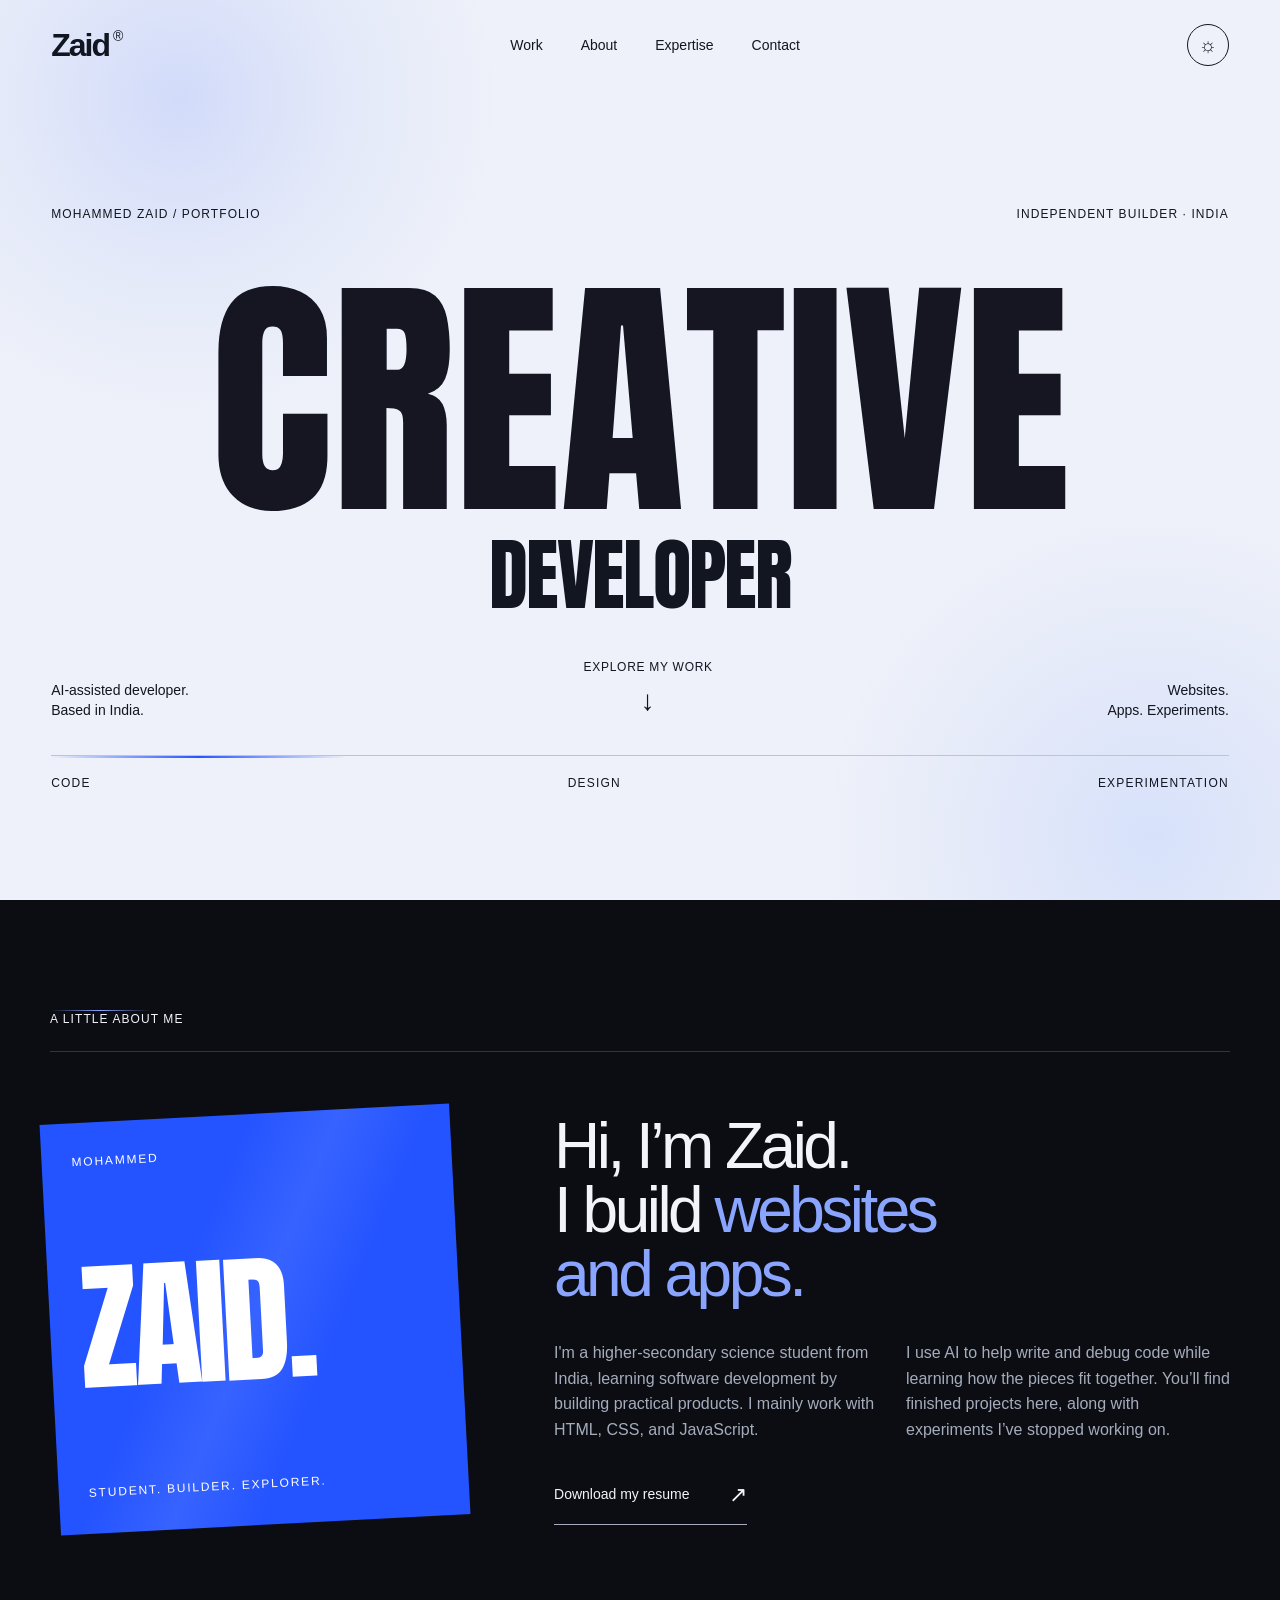
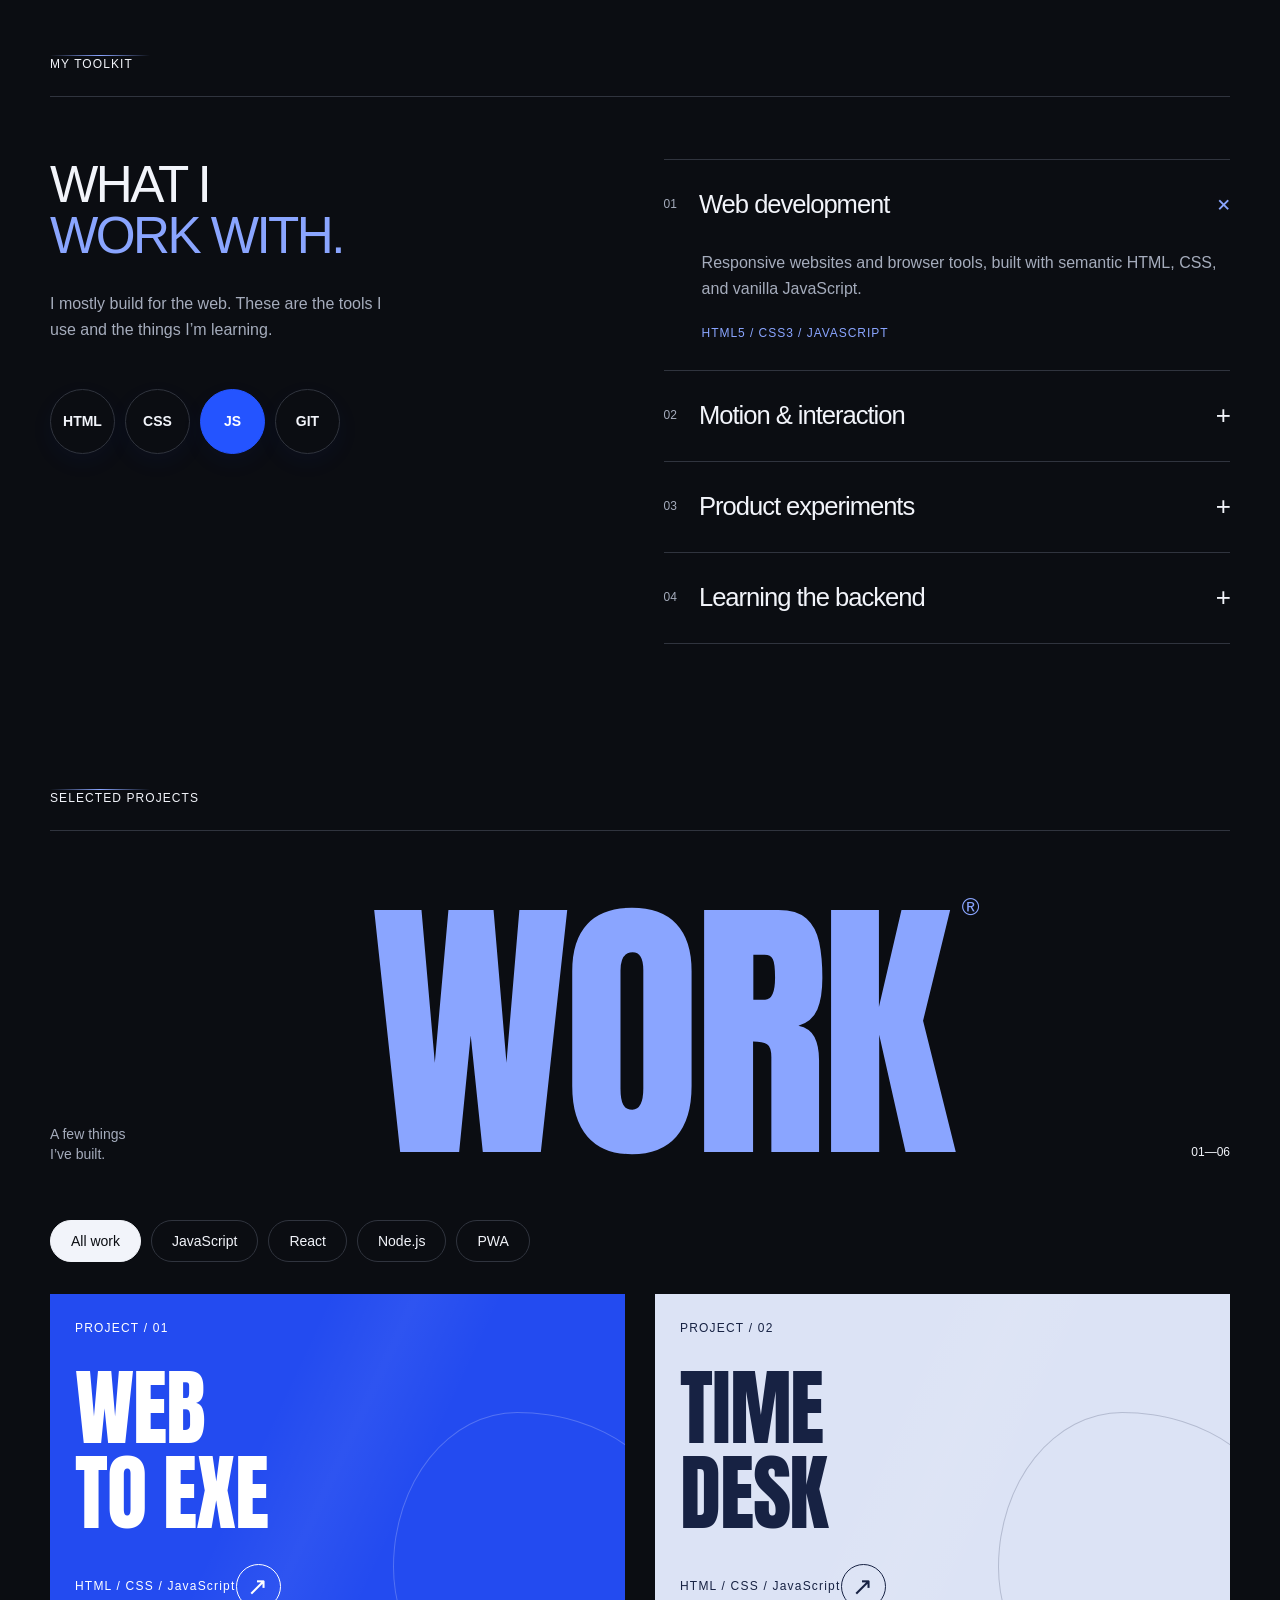
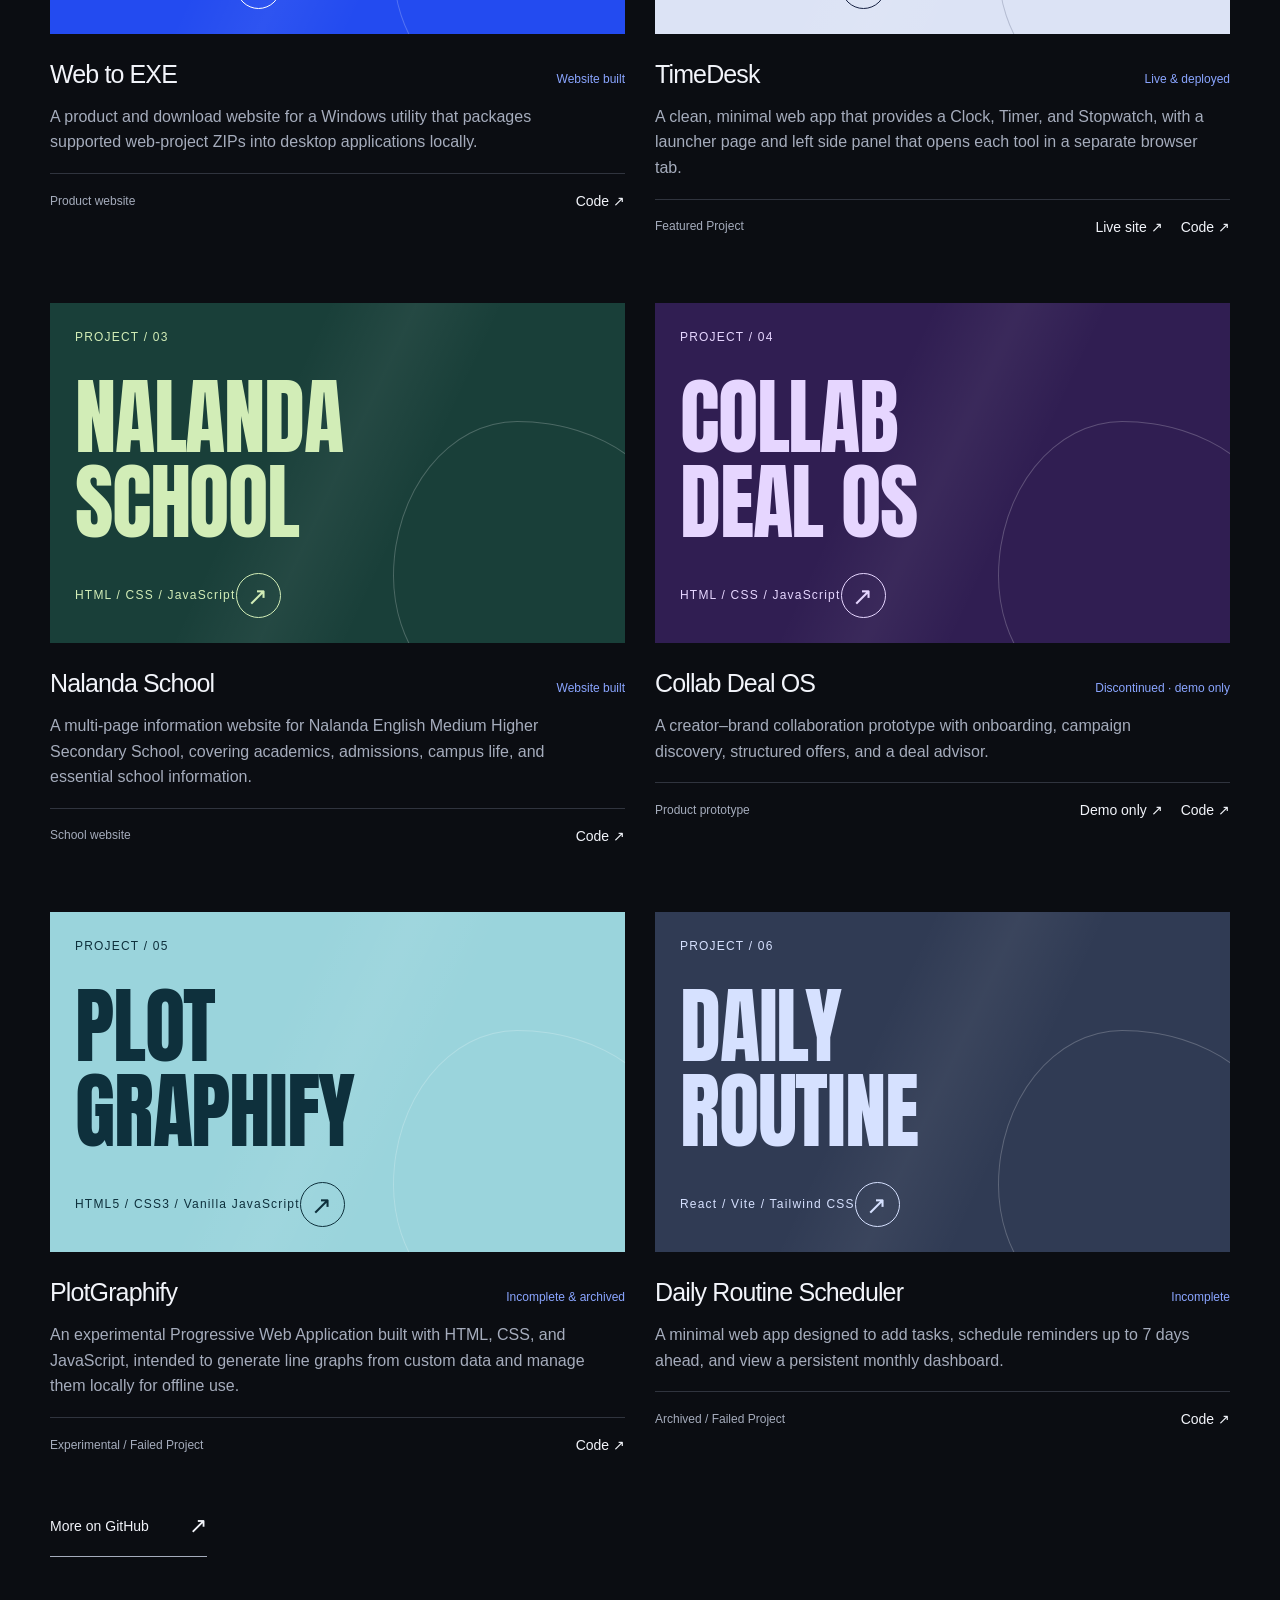
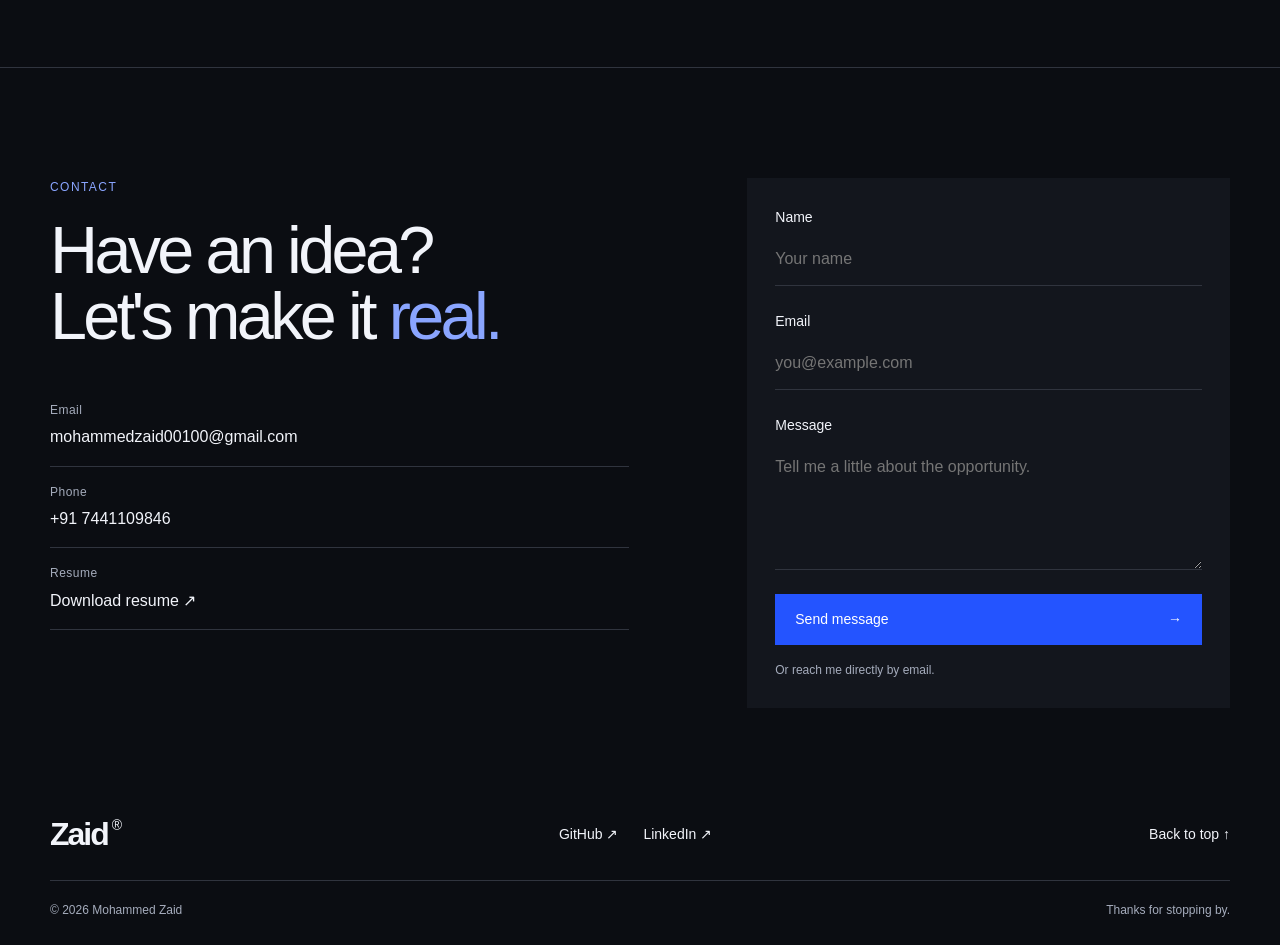
==== commit 38d582ba: "Add continuous ambient motion across portfolio sections Restore staggered floating toolkit badges. A" ====
--- a/index.html
+++ b/index.html
@@ -4,7 +4,7 @@
 <meta charset="utf-8"><meta name="viewport" content="width=device-width, initial-scale=1">
 <meta name="description" content="Mohammed Zaid — AI-assisted developer building practical web products. Explore Web to EXE, TimeDesk, Nalanda school website, and more.">
 <meta name="theme-color" content="#2454ff"><title>Mohammed Zaid — Creative Developer</title>
-<link rel="stylesheet" href="css/style.css?v=autoplay-3">
+<link rel="stylesheet" href="css/style.css?v=ambient-4">
 </head>
 <body class="motion-enabled">
 <a class="skip-link" href="#main">Skip to content</a>
@@ -81,4 +81,4 @@
     </div>
   </dialog>
 
-<noscript><p class="noscript-banner">Browse all projects on <a href="https://github.com/mohammedzaid00100">GitHub</a>. Enable JavaScript for project details and filters.</p></noscript><script src="js/script.js?v=autoplay-3" defer></script></body></html>+<noscript><p class="noscript-banner">Browse all projects on <a href="https://github.com/mohammedzaid00100">GitHub</a>. Enable JavaScript for project details and filters.</p></noscript><script src="js/script.js?v=ambient-4" defer></script></body></html>
--- a/css/style.css
+++ b/css/style.css
@@ -44,8 +44,49 @@
  html{scroll-behavior:auto}
  .hero-word{filter:none}
  .hero-letter{animation:headline-tone 7s ease-in-out infinite;animation-delay:calc(var(--letter)*200ms)}
- .hero-role,.hero-kicker,.hero-bottom,.hero-rule,.hero-atmosphere span,.explore span,.tool-orbit span,.project-modal[open],.expertise-list details[open] .expertise-detail{animation:none!important}
+ .hero-role,.hero-kicker,.hero-bottom,.hero-rule,.hero-atmosphere span,.explore span,.project-modal[open],.expertise-list details[open] .expertise-detail{animation:none!important}
  .reveal,.reveal.reveal-pending,.reveal.visible{opacity:1;transform:none;transition:none}
  .name-panel,.cover-title,.cover-arrow,.project-cover:before,.text-link span{transition:none}
  .name-panel:hover,.project-cover:hover .cover-title,.project-cover:hover .cover-arrow,.project-cover:hover:before,.text-link:hover span{transform:none}
 }
+
+/* Continuous section motion. Click targets and reading paragraphs remain stable. */
+.motion-enabled .tool-orbit span{animation:badge-roam 6s ease-in-out infinite;animation-delay:var(--badge-delay,0s);transform-origin:center;box-shadow:0 8px 24px #2454ff0d}
+.tool-orbit span:nth-child(1){--badge-delay:-1s}
+.tool-orbit span:nth-child(2){--badge-delay:-3.6s}
+.tool-orbit span:nth-child(3){--badge-delay:-2.2s}
+.tool-orbit span:nth-child(4){--badge-delay:-4.8s}
+.tool-orbit{min-height:125px;padding:12px 0}
+.name-panel strong{animation:name-float 7s ease-in-out infinite}
+.name-panel{position:relative;overflow:hidden}
+.name-panel:after{content:'';position:absolute;inset:-45%;background:linear-gradient(115deg,transparent 42%,#ffffff16 50%,transparent 58%);animation:panel-light 11s ease-in-out infinite;pointer-events:none}
+.about-copy h2 em,.expertise h2 em,.section-heading h2 em{animation:accent-breathe 6s ease-in-out infinite}
+.expertise h2 em{animation-delay:-2s}
+.section-heading h2 em{animation-delay:-4s}
+.section-label{background-image:linear-gradient(90deg,transparent,var(--accent),transparent);background-size:100px 1px;background-repeat:no-repeat;animation:section-trace 9s ease-in-out infinite}
+.expertise .section-label{animation-delay:-3s}
+.work-section .section-label{animation-delay:-6s}
+.work-heading h2{animation:work-float 7s ease-in-out infinite;transform-origin:center bottom}
+.project-cover:before{border-radius:44% 56% 64% 36% / 55% 42% 58% 45%;animation:cover-orbit 16s linear infinite}
+.project-cover:after{content:'';position:absolute;inset:-50%;background:linear-gradient(115deg,transparent 44%,#ffffff0d 50%,transparent 56%);animation:panel-light 12s ease-in-out infinite;pointer-events:none}
+.project-cover .cover-title span{animation:cover-type 8s ease-in-out infinite}
+.project-cover .cover-title span+span{animation-delay:-4s}
+.project-card:nth-child(2n) .project-cover:before{animation-direction:reverse;animation-delay:-5s}
+.project-card:nth-child(2n) .project-cover:after{animation-delay:-5s}
+.project-card:nth-child(3n) .project-cover .cover-title span{animation-delay:-2s}
+.project-cover:hover:before,.project-cover:hover:after,.project-cover:focus-visible:before,.project-cover:focus-visible:after,.project-cover:hover .cover-title span,.project-cover:focus-visible .cover-title span{animation-play-state:paused}
+@keyframes badge-roam{0%,100%{transform:translate(-4px,4px) rotate(-7deg);border-color:var(--line)}33%{transform:translate(5px,-12px) rotate(6deg);border-color:var(--accent)}66%{transform:translate(-3px,-4px) rotate(-3deg);border-color:var(--line)}}
+@keyframes name-float{0%,100%{transform:translateY(3px)}50%{transform:translateY(-9px)}}
+@keyframes accent-breathe{0%,100%{color:var(--accent)}50%{color:var(--text)}}
+@keyframes section-trace{0%,100%{background-position:0 100%}50%{background-position:100% 100%}}
+@keyframes work-float{0%,100%{transform:translateY(0) rotate(-.5deg)}50%{transform:translateY(-9px) rotate(.5deg)}}
+@keyframes cover-orbit{from{transform:rotate(0) translateX(8px)}to{transform:rotate(360deg) translateX(8px)}}
+@keyframes panel-light{0%,20%{transform:translateX(-40%)}70%,100%{transform:translateX(40%)}}
+@keyframes cover-type{0%,100%{transform:translateX(0)}50%{transform:translateX(6px)}}
+@keyframes badge-tone{0%,100%{border-color:var(--line);box-shadow:0 0 0 transparent}50%{border-color:var(--accent);box-shadow:0 0 18px #2454ff22}}
+@media(max-width:700px){@keyframes badge-roam{0%,100%{transform:translate(-2px,2px) rotate(-5deg);border-color:var(--line)}50%{transform:translate(3px,-9px) rotate(5deg);border-color:var(--accent)}}}
+@media(prefers-reduced-motion:reduce){
+ .motion-enabled .tool-orbit span{animation:badge-tone 6s ease-in-out infinite;animation-delay:var(--badge-delay,0s);transform:none}
+ .name-panel strong,.name-panel:after,.section-label,.work-heading h2,.project-cover:before,.project-cover:after,.project-cover .cover-title span{animation:none!important}
+ .name-panel:after,.project-cover:after{display:none}
+}
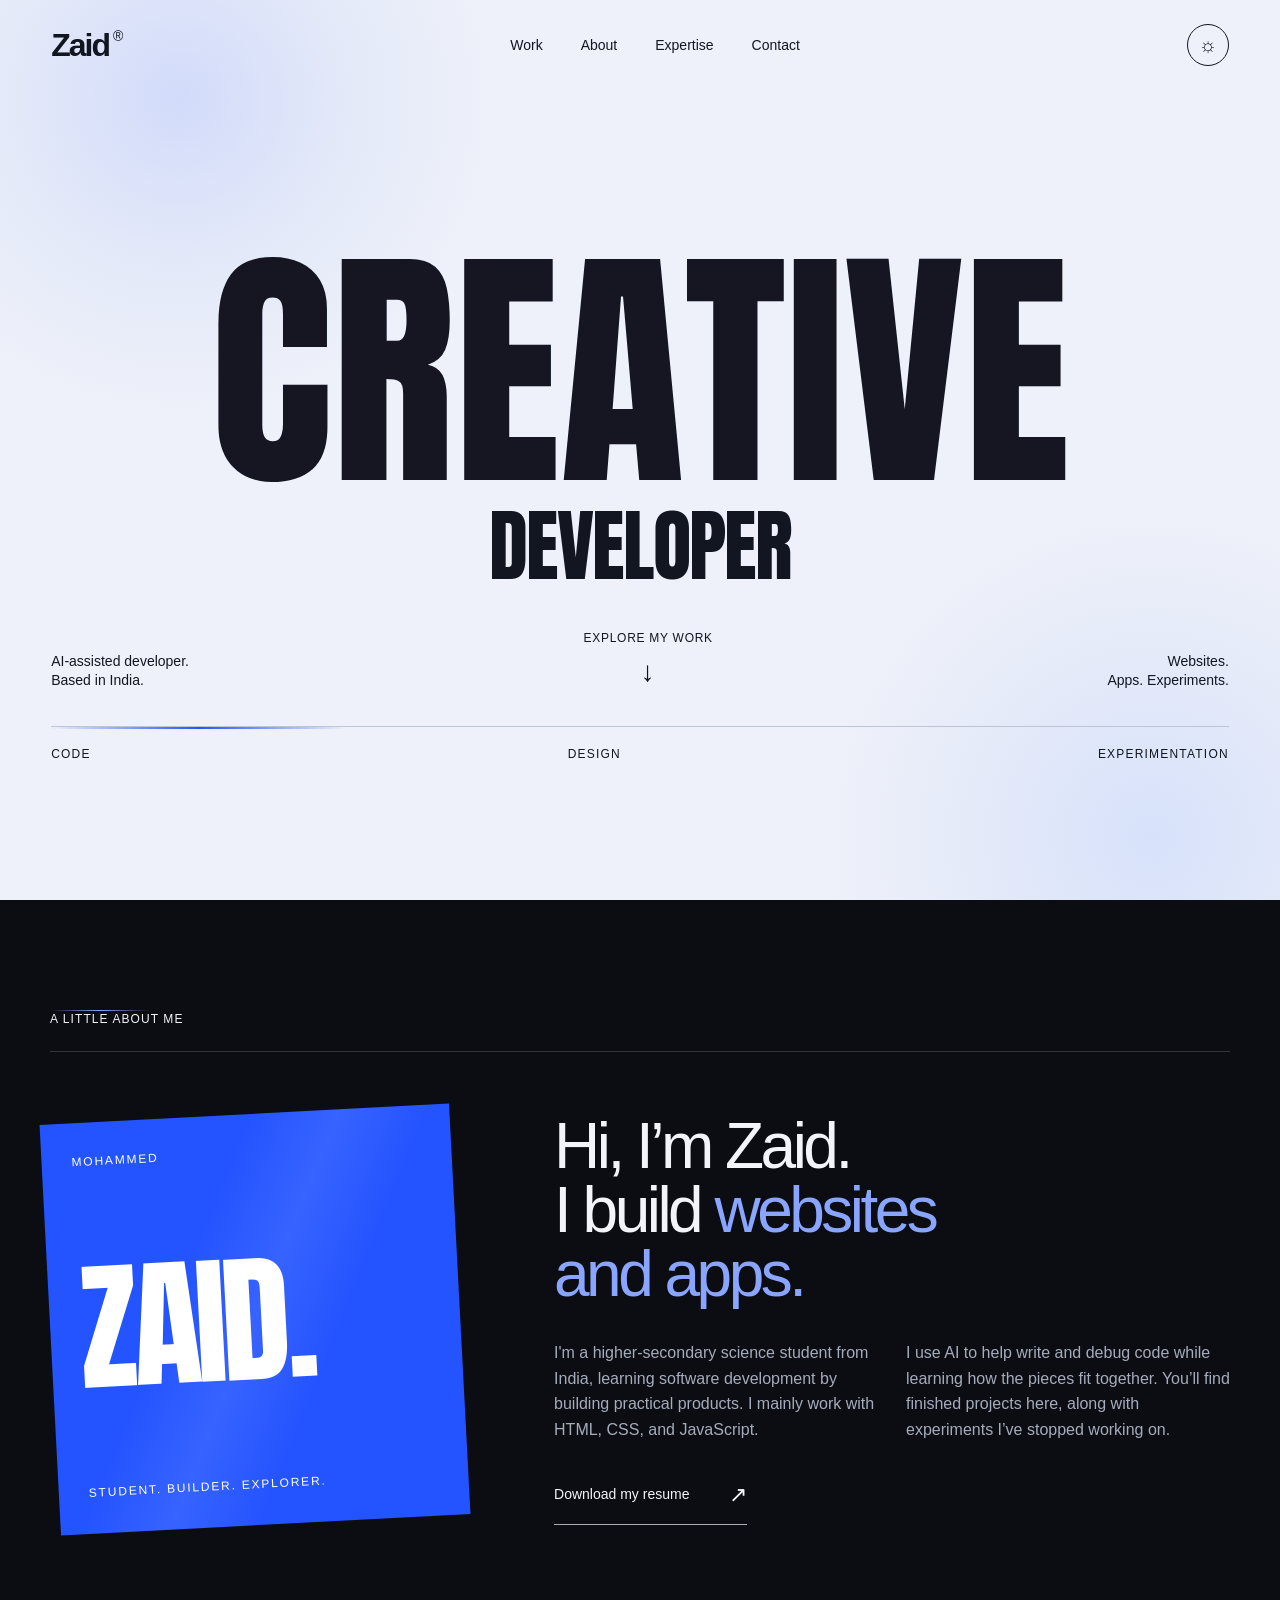
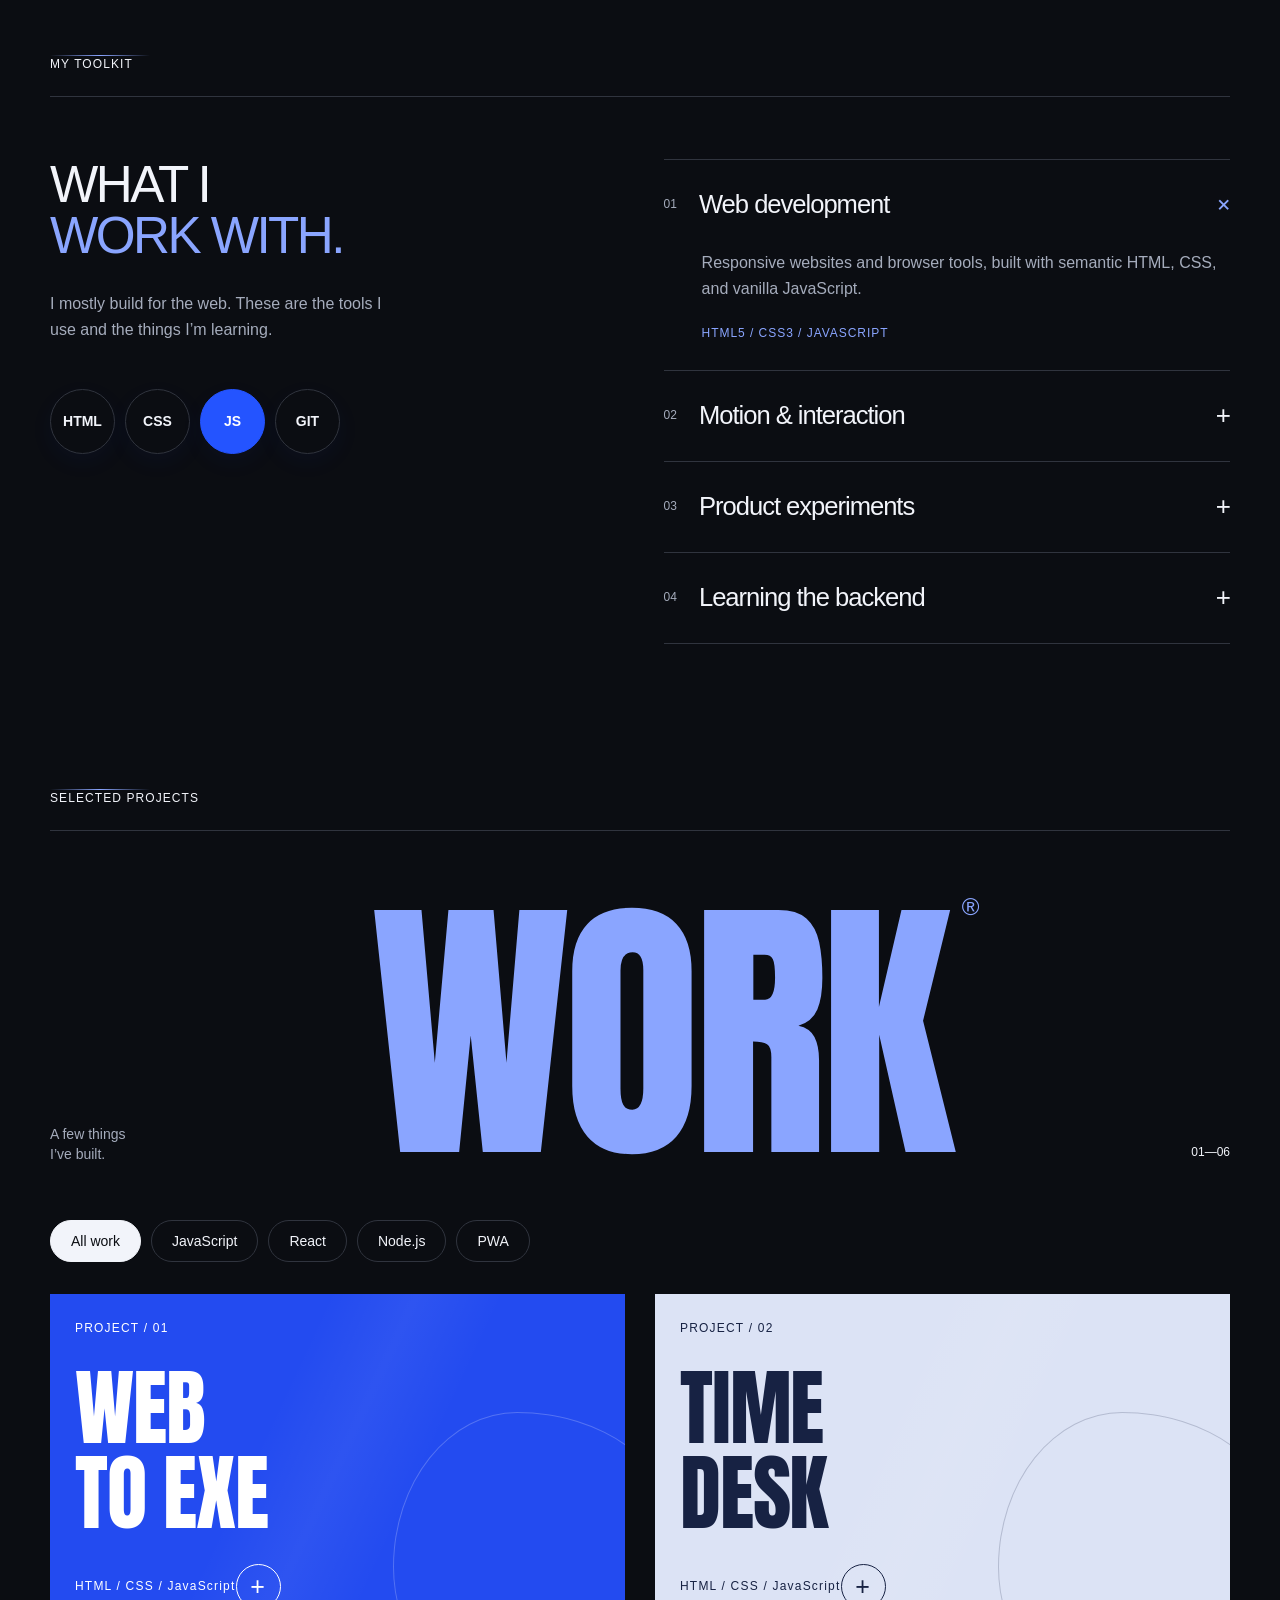
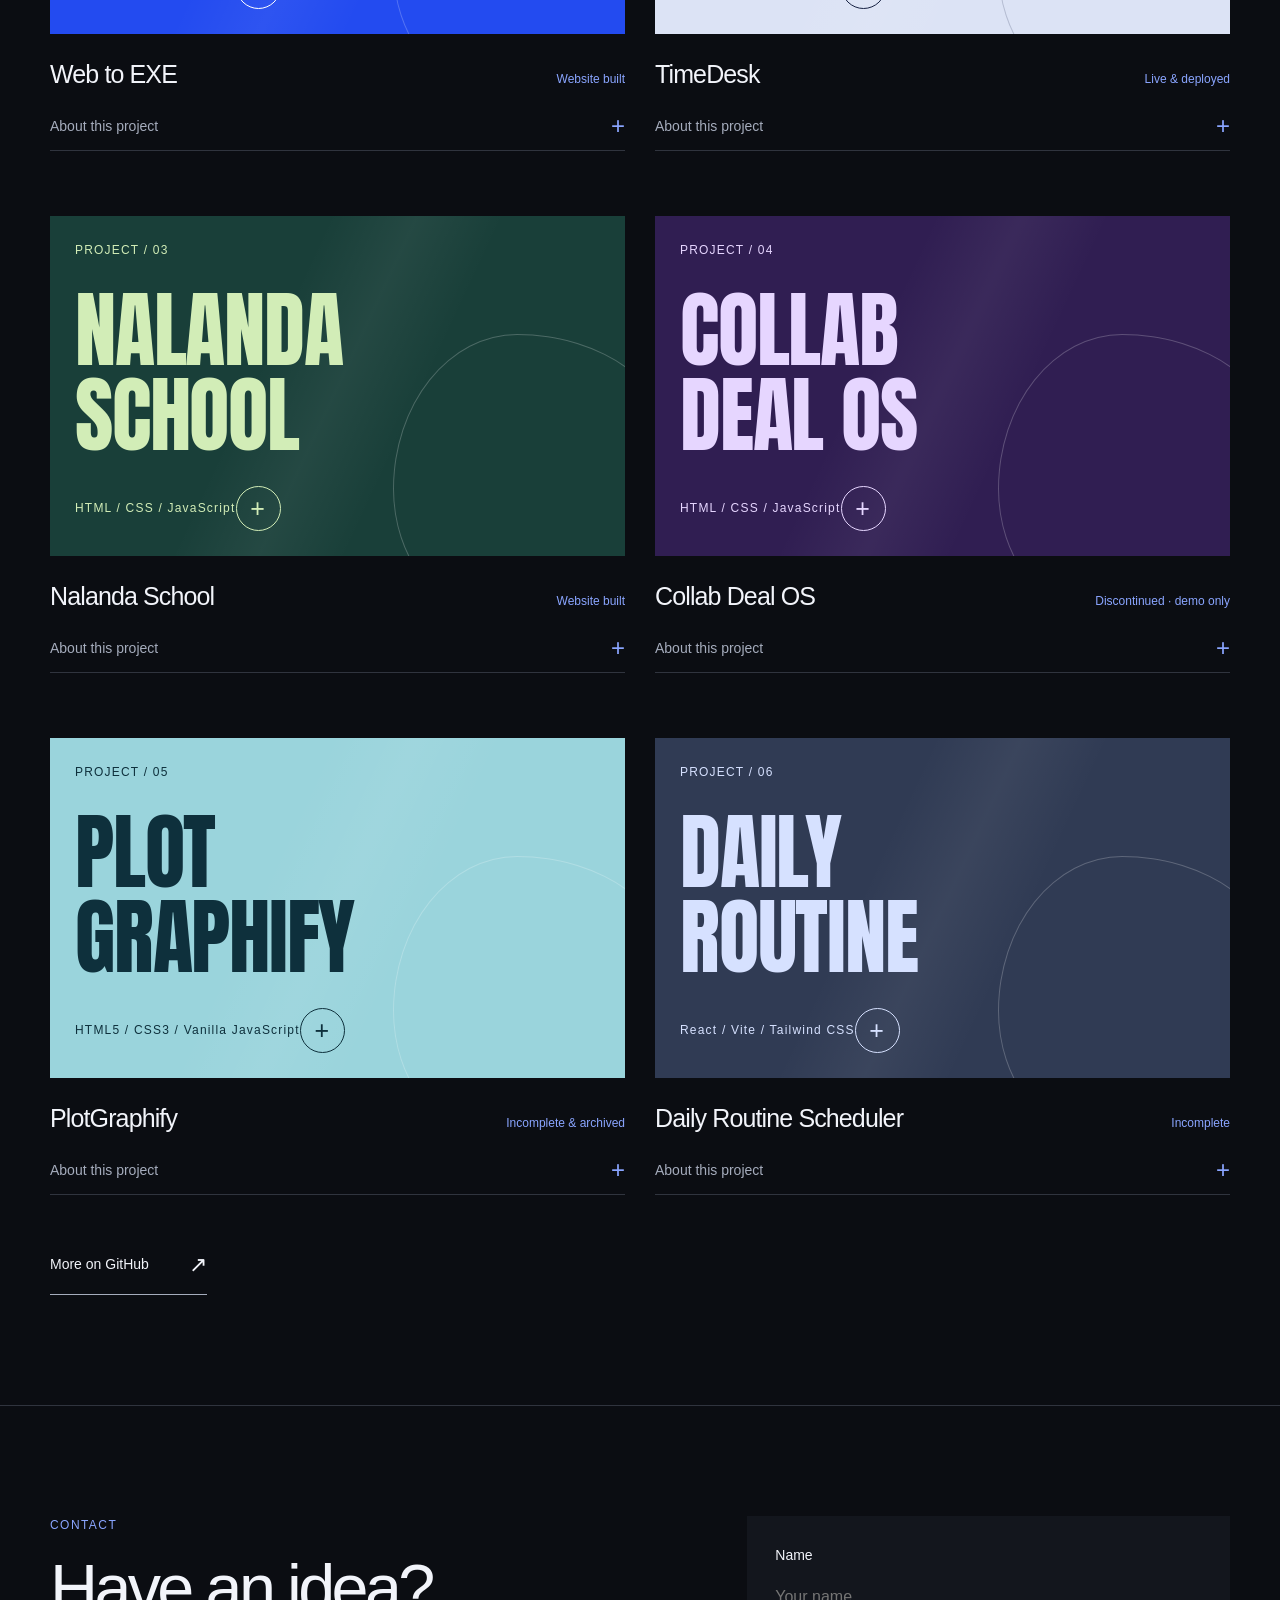
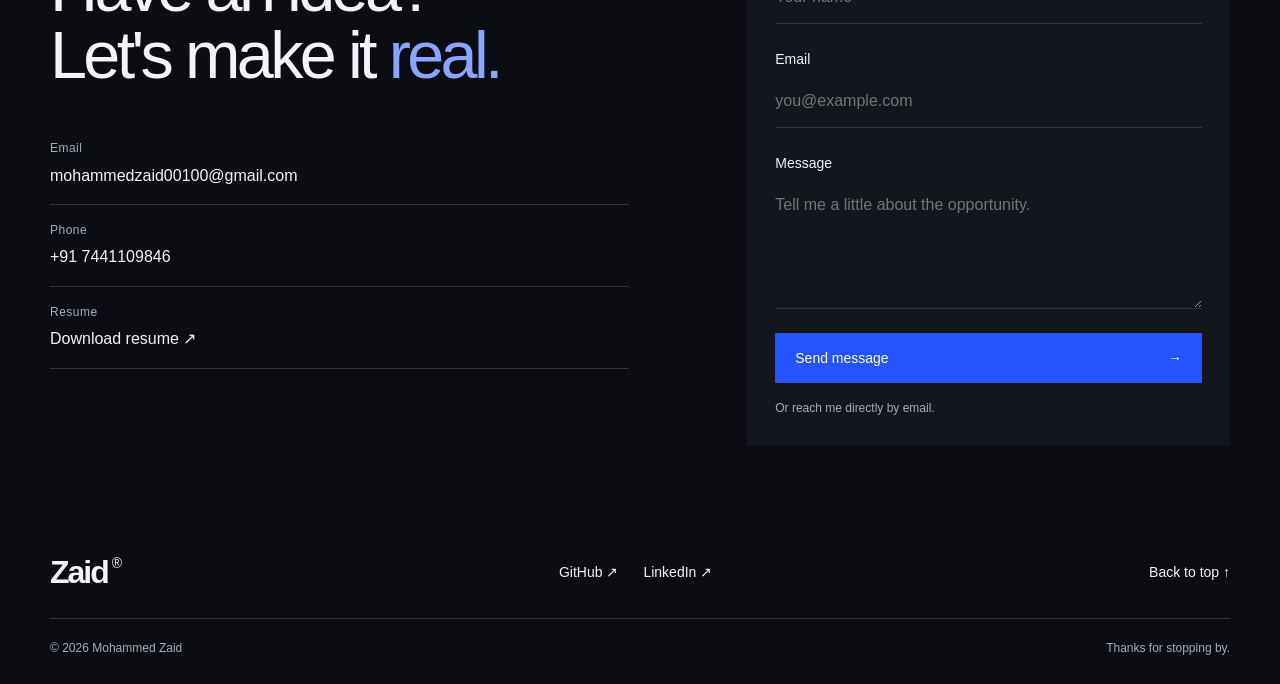
==== commit ea668b0a: "Add smoothly expanding project accordions and simplify hero Every project cover now opens an inline " ====
--- a/index.html
+++ b/index.html
@@ -4,7 +4,7 @@
 <meta charset="utf-8"><meta name="viewport" content="width=device-width, initial-scale=1">
 <meta name="description" content="Mohammed Zaid — AI-assisted developer building practical web products. Explore Web to EXE, TimeDesk, Nalanda school website, and more.">
 <meta name="theme-color" content="#2454ff"><title>Mohammed Zaid — Creative Developer</title>
-<link rel="stylesheet" href="css/style.css?v=ambient-4">
+<link rel="stylesheet" href="css/style.css?v=accordion-5">
 </head>
 <body class="motion-enabled">
 <a class="skip-link" href="#main">Skip to content</a>
@@ -19,7 +19,6 @@
 <main id="main">
 <section class="hero" id="home" aria-labelledby="hero-title">
 <div class="hero-atmosphere" aria-hidden="true"><span></span><span></span></div>
-<div class="hero-kicker"><p>MOHAMMED ZAID / PORTFOLIO</p><p>INDEPENDENT BUILDER · INDIA</p></div>
 <h1 id="hero-title"><span class="hero-word" aria-label="Creative"><span class="hero-letter" aria-hidden="true" style="--letter:0">C</span><span class="hero-letter" aria-hidden="true" style="--letter:1">R</span><span class="hero-letter" aria-hidden="true" style="--letter:2">E</span><span class="hero-letter" aria-hidden="true" style="--letter:3">A</span><span class="hero-letter" aria-hidden="true" style="--letter:4">T</span><span class="hero-letter" aria-hidden="true" style="--letter:5">I</span><span class="hero-letter" aria-hidden="true" style="--letter:6">V</span><span class="hero-letter" aria-hidden="true" style="--letter:7">E</span></span><span class="hero-role">DEVELOPER</span></h1>
 <div class="hero-bottom"><p>AI-assisted developer.<br>Based in India.</p><a class="explore" href="#projects">EXPLORE MY WORK <span aria-hidden="true">↓</span></a><p class="hero-note">Websites.<br>Apps. Experiments.</p></div>
 <div class="hero-rule"><span>CODE</span><span>DESIGN</span><span>EXPERIMENTATION</span></div>
@@ -81,4 +80,4 @@
     </div>
   </dialog>
 
-<noscript><p class="noscript-banner">Browse all projects on <a href="https://github.com/mohammedzaid00100">GitHub</a>. Enable JavaScript for project details and filters.</p></noscript><script src="js/script.js?v=ambient-4" defer></script></body></html>+<noscript><p class="noscript-banner">Browse all projects on <a href="https://github.com/mohammedzaid00100">GitHub</a>. Enable JavaScript for project details and filters.</p></noscript><script src="js/script.js?v=accordion-5" defer></script></body></html>
--- a/css/style.css
+++ b/css/style.css
@@ -90,3 +90,22 @@
  .name-panel strong,.name-panel:after,.section-label,.work-heading h2,.project-cover:before,.project-cover:after,.project-cover .cover-title span{animation:none!important}
  .name-panel:after,.project-cover:after{display:none}
 }
+
+/* In-place project accordion: intrinsic height, reversible transitions, no timers. */
+.project-grid{align-items:start}
+.project-expand-toggle{width:100%;display:flex;align-items:center;justify-content:space-between;gap:20px;background:none;border:0;border-bottom:1px solid var(--line);padding:12px 0;color:var(--muted);text-align:left;font-size:14px}
+.project-expand-toggle:hover{color:var(--text)}
+.expand-icon{font-size:24px;line-height:1;transition:transform .4s ease;color:var(--accent)}
+.project-expand-panel{display:grid;grid-template-rows:0fr;opacity:0;visibility:hidden;transition:grid-template-rows .55s cubic-bezier(.22,.7,.2,1),opacity .3s ease,visibility 0s .55s}
+.project-expand-clip{min-height:0;overflow:hidden}
+.project-expand-content{padding:18px 0 5px}
+.project-card[data-expanded="true"] .project-expand-panel{grid-template-rows:1fr;opacity:1;visibility:visible;transition:grid-template-rows .55s cubic-bezier(.22,.7,.2,1),opacity .35s .1s ease,visibility 0s}
+.project-card[data-expanded="true"] .expand-icon,.project-card[data-expanded="true"] .cover-arrow{transform:rotate(45deg)}
+.project-card[data-expanded="false"] .project-cover:hover .cover-arrow{transform:none}
+.project-description{margin:0 0 16px;color:var(--muted)}
+.project-feature-list{padding-left:20px;margin:0 0 22px;color:var(--muted);font-size:14px}
+.project-feature-list li{margin:6px 0}
+.project-detail-link{border:0;background:none;padding:0;color:inherit;font-size:14px}
+.project-detail-link:hover{color:var(--accent)}
+.project-expand-content .project-footer{align-items:flex-start;flex-wrap:wrap}
+@media(prefers-reduced-motion:reduce){.project-expand-panel,.project-card[data-expanded="true"] .project-expand-panel,.expand-icon{transition:none}}
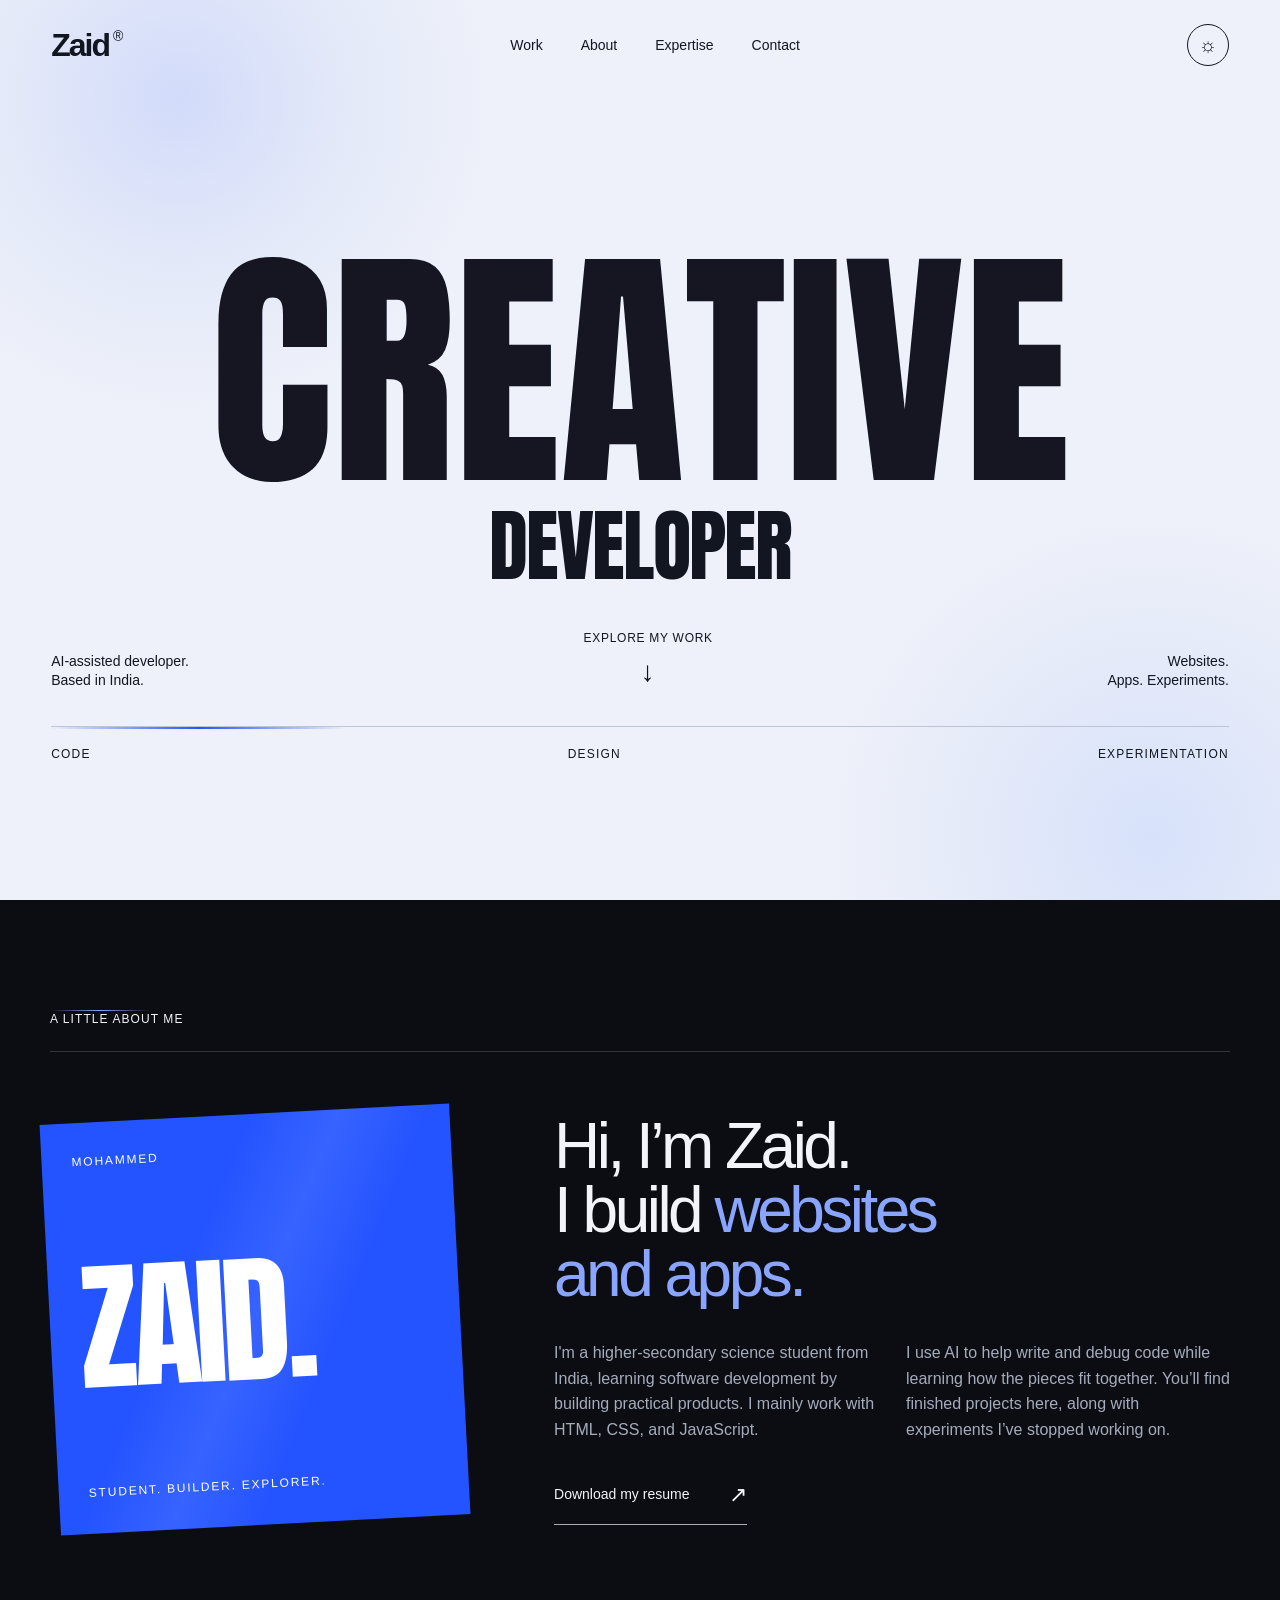
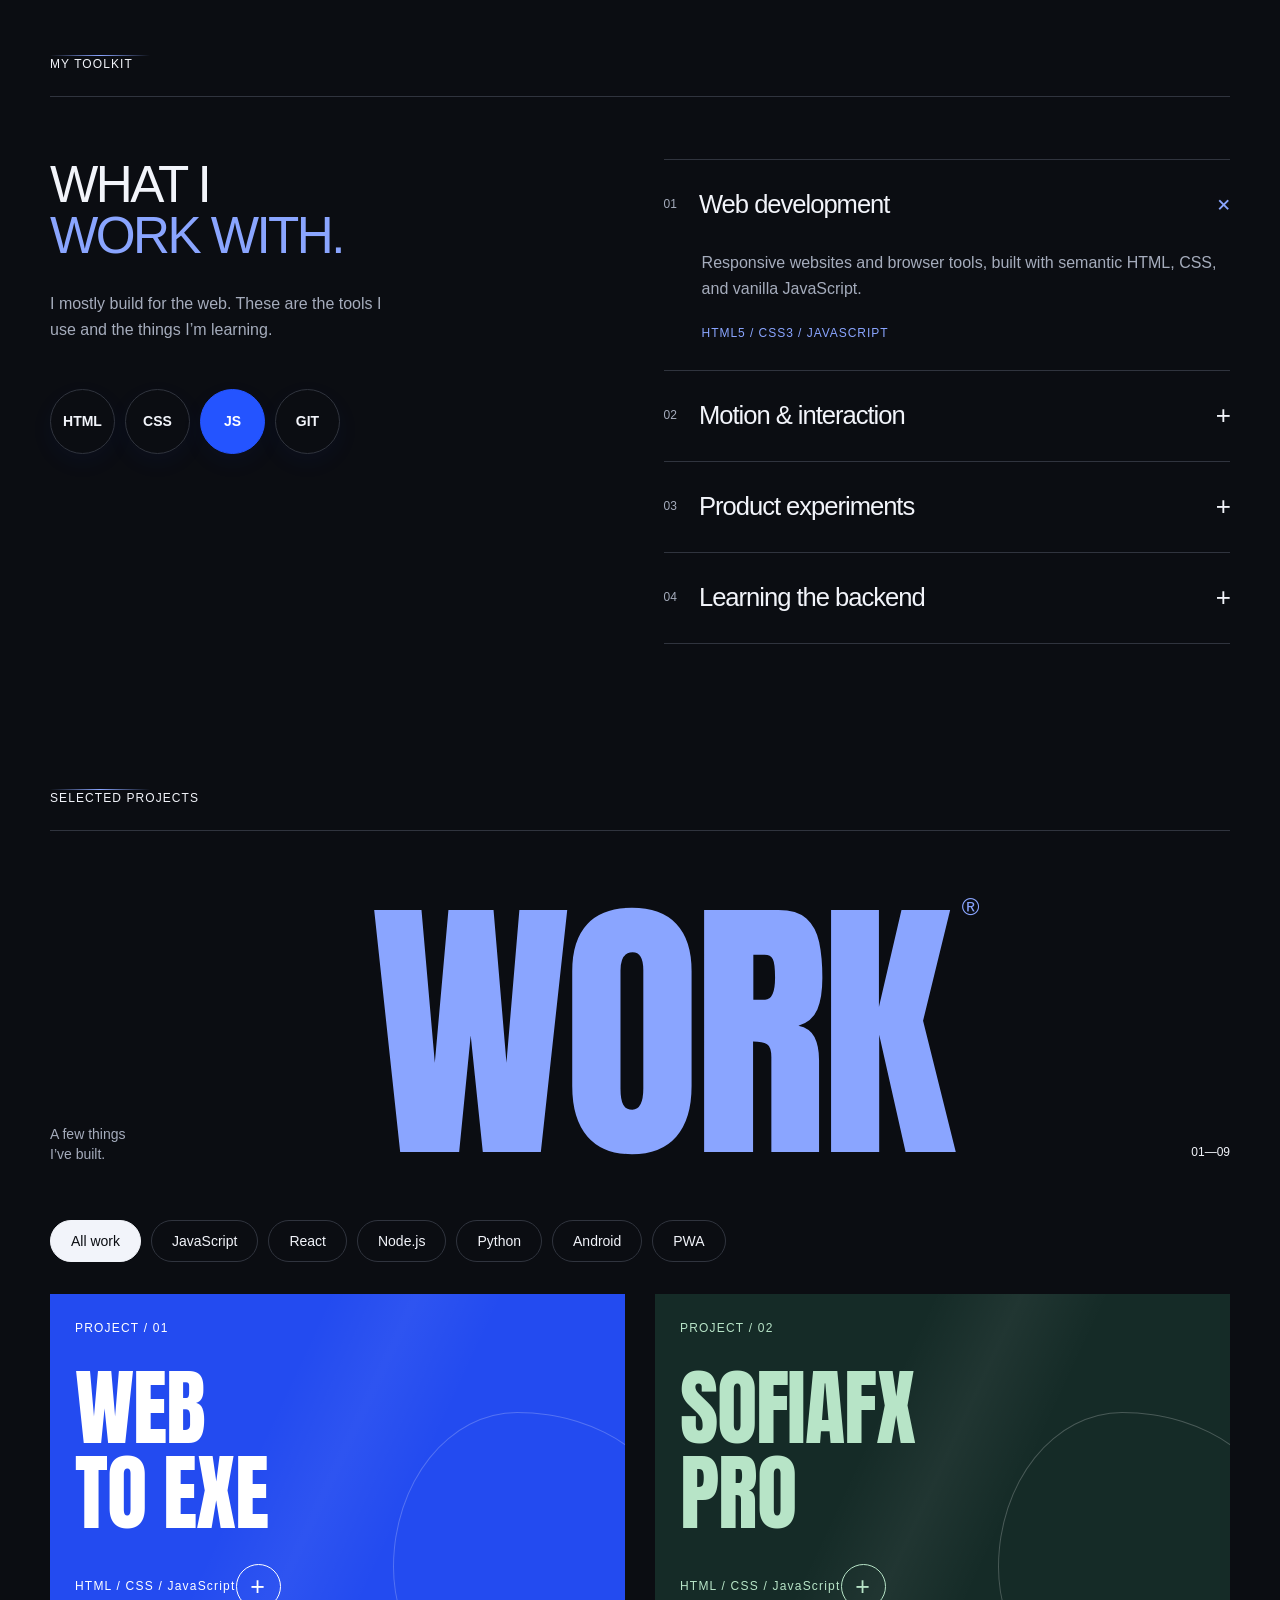
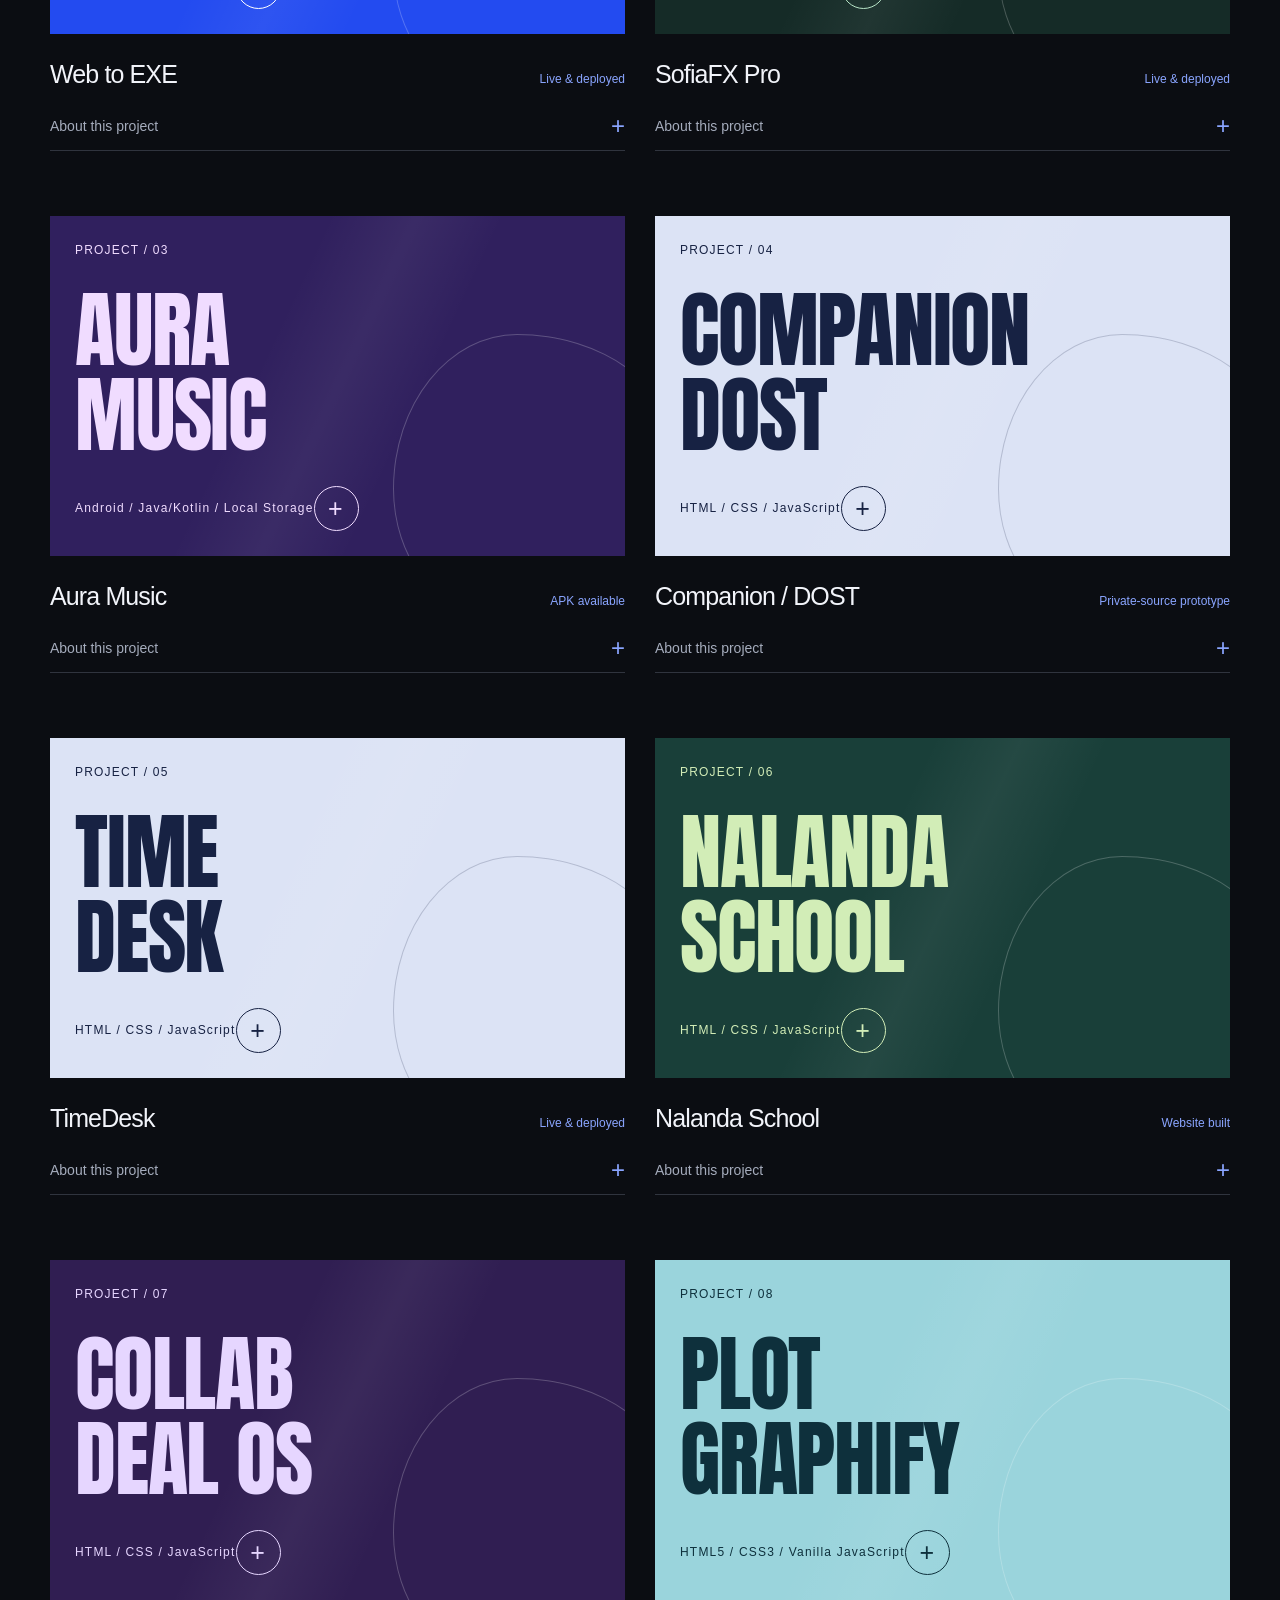
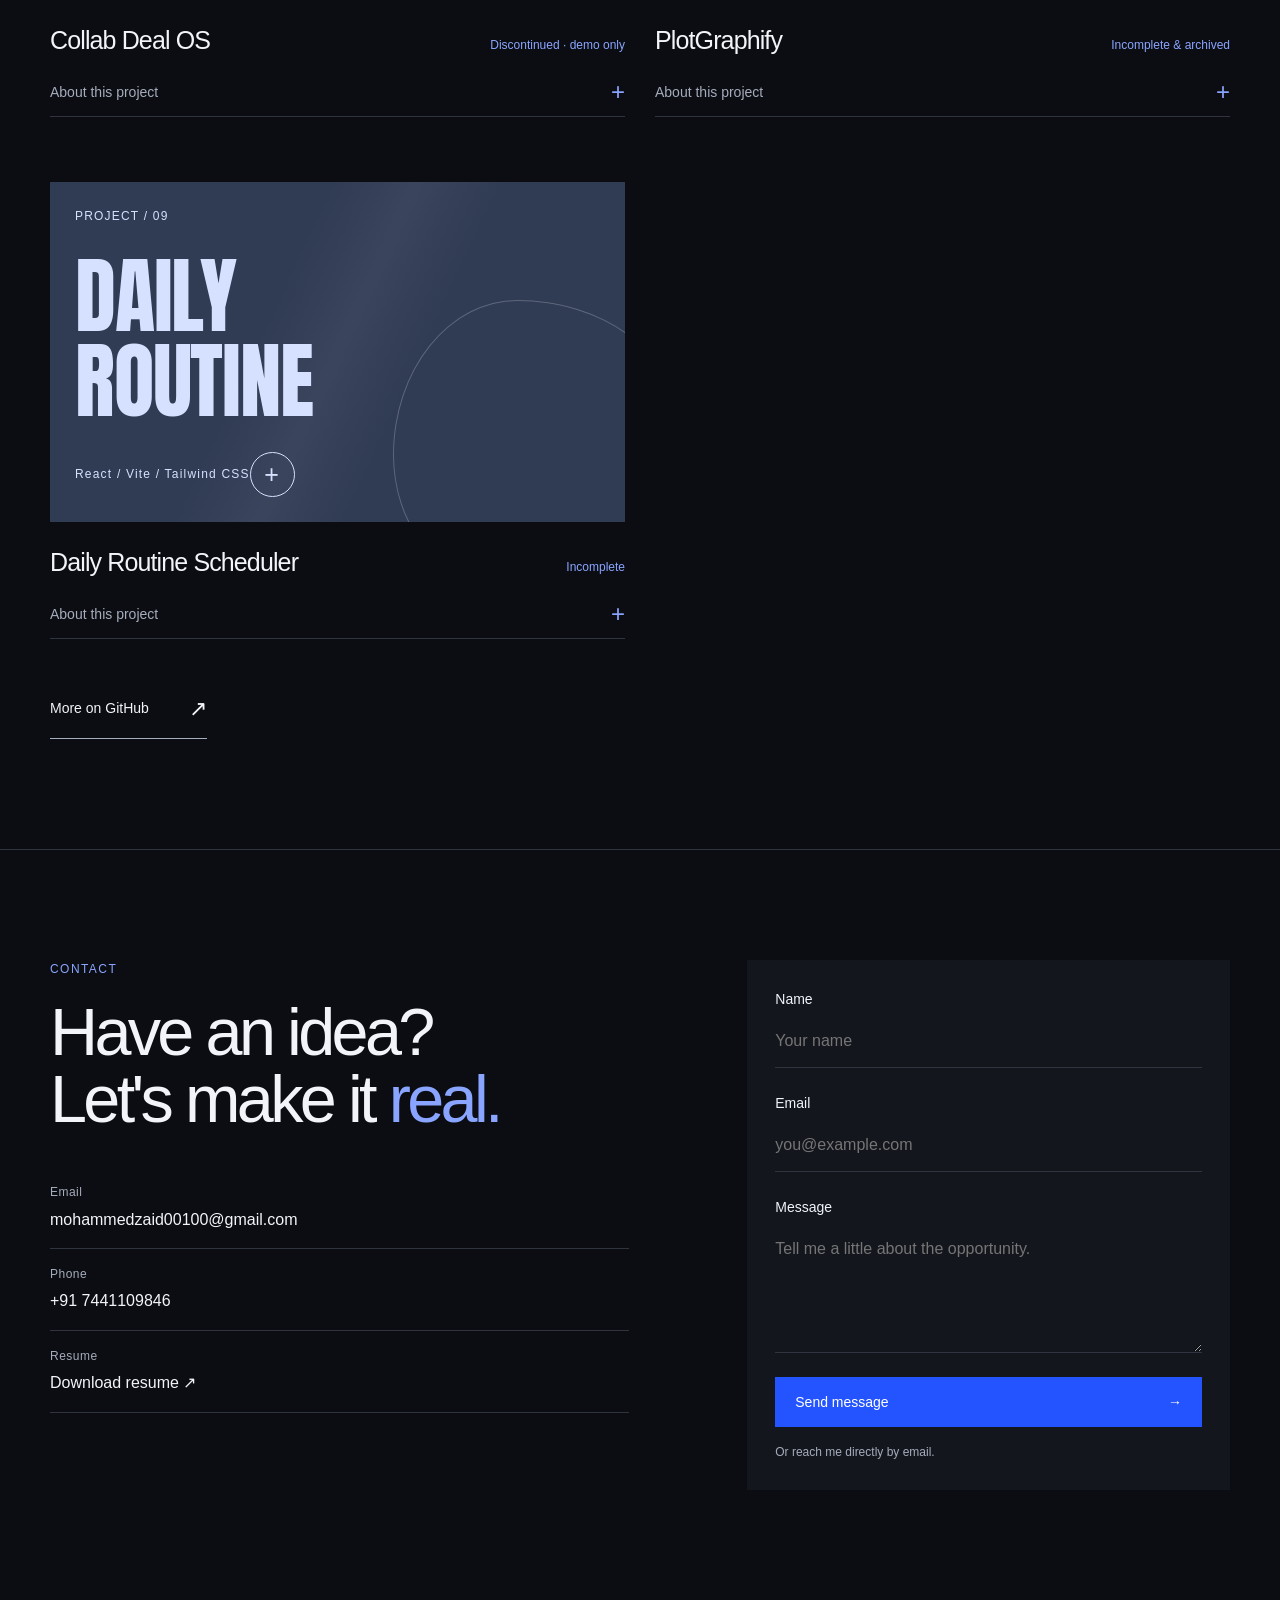
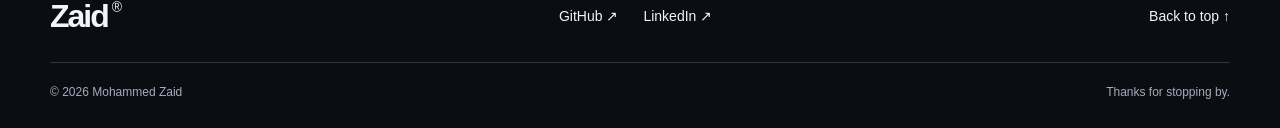
==== commit b9e2fb0d: "Add Companion, SofiaFX Pro and Aura Music projects" ====
--- a/index.html
+++ b/index.html
@@ -4,7 +4,7 @@
 <meta charset="utf-8"><meta name="viewport" content="width=device-width, initial-scale=1">
 <meta name="description" content="Mohammed Zaid — AI-assisted developer building practical web products. Explore Web to EXE, TimeDesk, Nalanda school website, and more.">
 <meta name="theme-color" content="#2454ff"><title>Mohammed Zaid — Creative Developer</title>
-<link rel="stylesheet" href="css/style.css?v=accordion-5">
+<link rel="stylesheet" href="css/style.css?v=projects-9">
 </head>
 <body class="motion-enabled">
 <a class="skip-link" href="#main">Skip to content</a>
@@ -33,7 +33,7 @@
 <details><summary><span>03</span>Product experiments<i aria-hidden="true">+</i></summary><div class="expertise-detail"><p>Turning everyday problems into small product concepts, from focused time tools to a desktop packaging product website.</p><span class="skill-meta">PROTOTYPING / PWA / AI-ASSISTED ITERATION</span></div></details>
 <details><summary><span>04</span>Learning the backend<i aria-hidden="true">+</i></summary><div class="expertise-detail"><p>Building my fundamentals through experiments with React, Node.js, Express, and MongoDB. Still learning; always testing.</p><span class="skill-meta">REACT / NODE.JS / EXPRESS / MONGODB</span></div></details>
 </div></div></div></section>
-<section class="work-section" id="projects" aria-labelledby="projects-title"><div class="container"><div class="section-label"><span>SELECTED PROJECTS</span></div><div class="work-heading"><p>A few things<br>I’ve built.</p><h2 id="projects-title">WORK<span aria-hidden="true">®</span></h2><span class="work-count">01—06</span></div><div class="filter-bar" role="toolbar" aria-label="Filter projects by technology"><button class="filter-chip active" data-filter="all" aria-pressed="true" type="button">All work</button><button class="filter-chip" data-filter="javascript" aria-pressed="false" type="button">JavaScript</button><button class="filter-chip" data-filter="react" aria-pressed="false" type="button">React</button><button class="filter-chip" data-filter="node" aria-pressed="false" type="button">Node.js</button><button class="filter-chip" data-filter="pwa" aria-pressed="false" type="button">PWA</button></div><div class="project-grid" id="projectGrid" aria-live="polite"></div><p class="empty-state" id="projectsEmpty" hidden>No projects match that filter.</p><a class="all-code text-link" href="https://github.com/mohammedzaid00100" target="_blank" rel="noopener noreferrer">More on GitHub <span aria-hidden="true">↗</span></a></div></section>
+<section class="work-section" id="projects" aria-labelledby="projects-title"><div class="container"><div class="section-label"><span>SELECTED PROJECTS</span></div><div class="work-heading"><p>A few things<br>I’ve built.</p><h2 id="projects-title">WORK<span aria-hidden="true">®</span></h2><span class="work-count">01—09</span></div><div class="filter-bar" role="toolbar" aria-label="Filter projects by technology"><button class="filter-chip active" data-filter="all" aria-pressed="true" type="button">All work</button><button class="filter-chip" data-filter="javascript" aria-pressed="false" type="button">JavaScript</button><button class="filter-chip" data-filter="react" aria-pressed="false" type="button">React</button><button class="filter-chip" data-filter="node" aria-pressed="false" type="button">Node.js</button><button class="filter-chip" data-filter="python" aria-pressed="false" type="button">Python</button><button class="filter-chip" data-filter="android" aria-pressed="false" type="button">Android</button><button class="filter-chip" data-filter="pwa" aria-pressed="false" type="button">PWA</button></div><div class="project-grid" id="projectGrid" aria-live="polite"></div><p class="empty-state" id="projectsEmpty" hidden>No projects match that filter.</p><a class="all-code text-link" href="https://github.com/mohammedzaid00100" target="_blank" rel="noopener noreferrer">More on GitHub <span aria-hidden="true">↗</span></a></div></section>
     <section class="section" id="contact" aria-labelledby="contact-title">
       <div class="container contact-grid">
         <div>
@@ -74,10 +74,10 @@
           <div class="detail-block"><h3>Key Features</h3><ul id="modalFeatures"></ul></div>
           <div class="detail-block"><h3>AI Role</h3><p id="modalAiRole"></p></div>
           <div class="detail-block"><h3>Impact & Status</h3><p id="modalImpact"></p></div>
-          <div class="modal-actions"><a class="btn btn-primary" id="modalDemo" target="_blank" rel="noopener noreferrer">Live demo <span aria-hidden="true">↗</span></a><a class="btn btn-secondary" id="modalGithub" target="_blank" rel="noopener noreferrer">GitHub <span aria-hidden="true">↗</span></a></div><details class="readme-details"><summary><span id="modalReadmeTitle">Project README</span></summary><div id="modalReadme" class="readme-content"></div></details>
+          <div class="modal-actions"><a class="btn btn-primary" id="modalDemo" target="_blank" rel="noopener noreferrer">Live demo <span aria-hidden="true">↗</span></a><a class="btn btn-secondary" id="modalGithub" target="_blank" rel="noopener noreferrer">GitHub <span aria-hidden="true">↗</span></a><a class="btn btn-secondary" id="modalDownload">Download <span aria-hidden="true">↓</span></a></div><details class="readme-details"><summary><span id="modalReadmeTitle">Project README</span></summary><div id="modalReadme" class="readme-content"></div></details>
         </div>
       </div>
     </div>
   </dialog>
 
-<noscript><p class="noscript-banner">Browse all projects on <a href="https://github.com/mohammedzaid00100">GitHub</a>. Enable JavaScript for project details and filters.</p></noscript><script src="js/script.js?v=accordion-5" defer></script></body></html>+<noscript><p class="noscript-banner">Browse all projects on <a href="https://github.com/mohammedzaid00100">GitHub</a>. Enable JavaScript for project details and filters.</p></noscript><script src="js/script.js?v=projects-9" defer></script></body></html>
--- a/css/style.css
+++ b/css/style.css
@@ -109,3 +109,10 @@
 .project-detail-link:hover{color:var(--accent)}
 .project-expand-content .project-footer{align-items:flex-start;flex-wrap:wrap}
 @media(prefers-reduced-motion:reduce){.project-expand-panel,.project-card[data-expanded="true"] .project-expand-panel,.expand-icon{transition:none}}
+
+/* Project-specific covers and download actions. */
+.cover-sofiafx-pro{background:#152b27;color:#b7e4c7}
+.cover-aura-music{background:#30205e;color:#f0dcff}
+.cover-companion-dost{background:#dce3f5;color:#172243}
+.cover-companion-dost:before{border-color:#17224333}
+.project-actions{align-items:center}
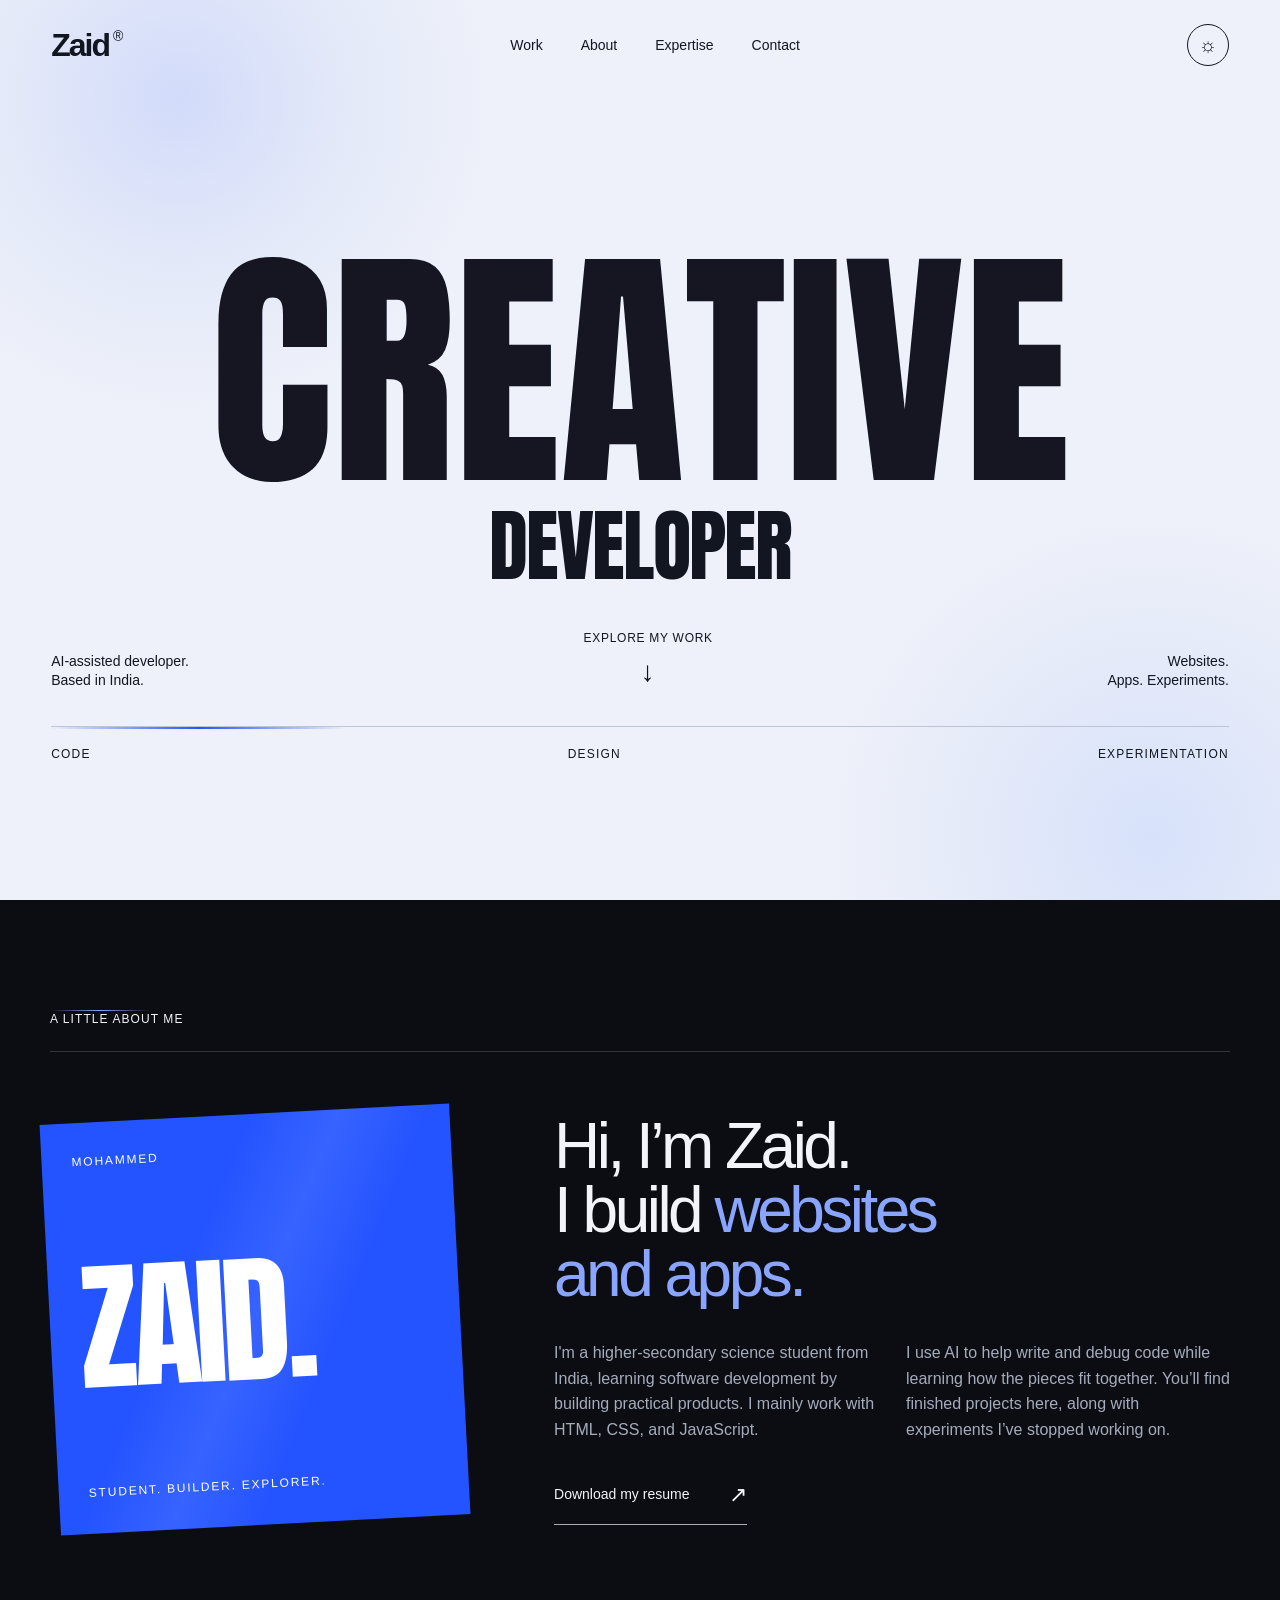
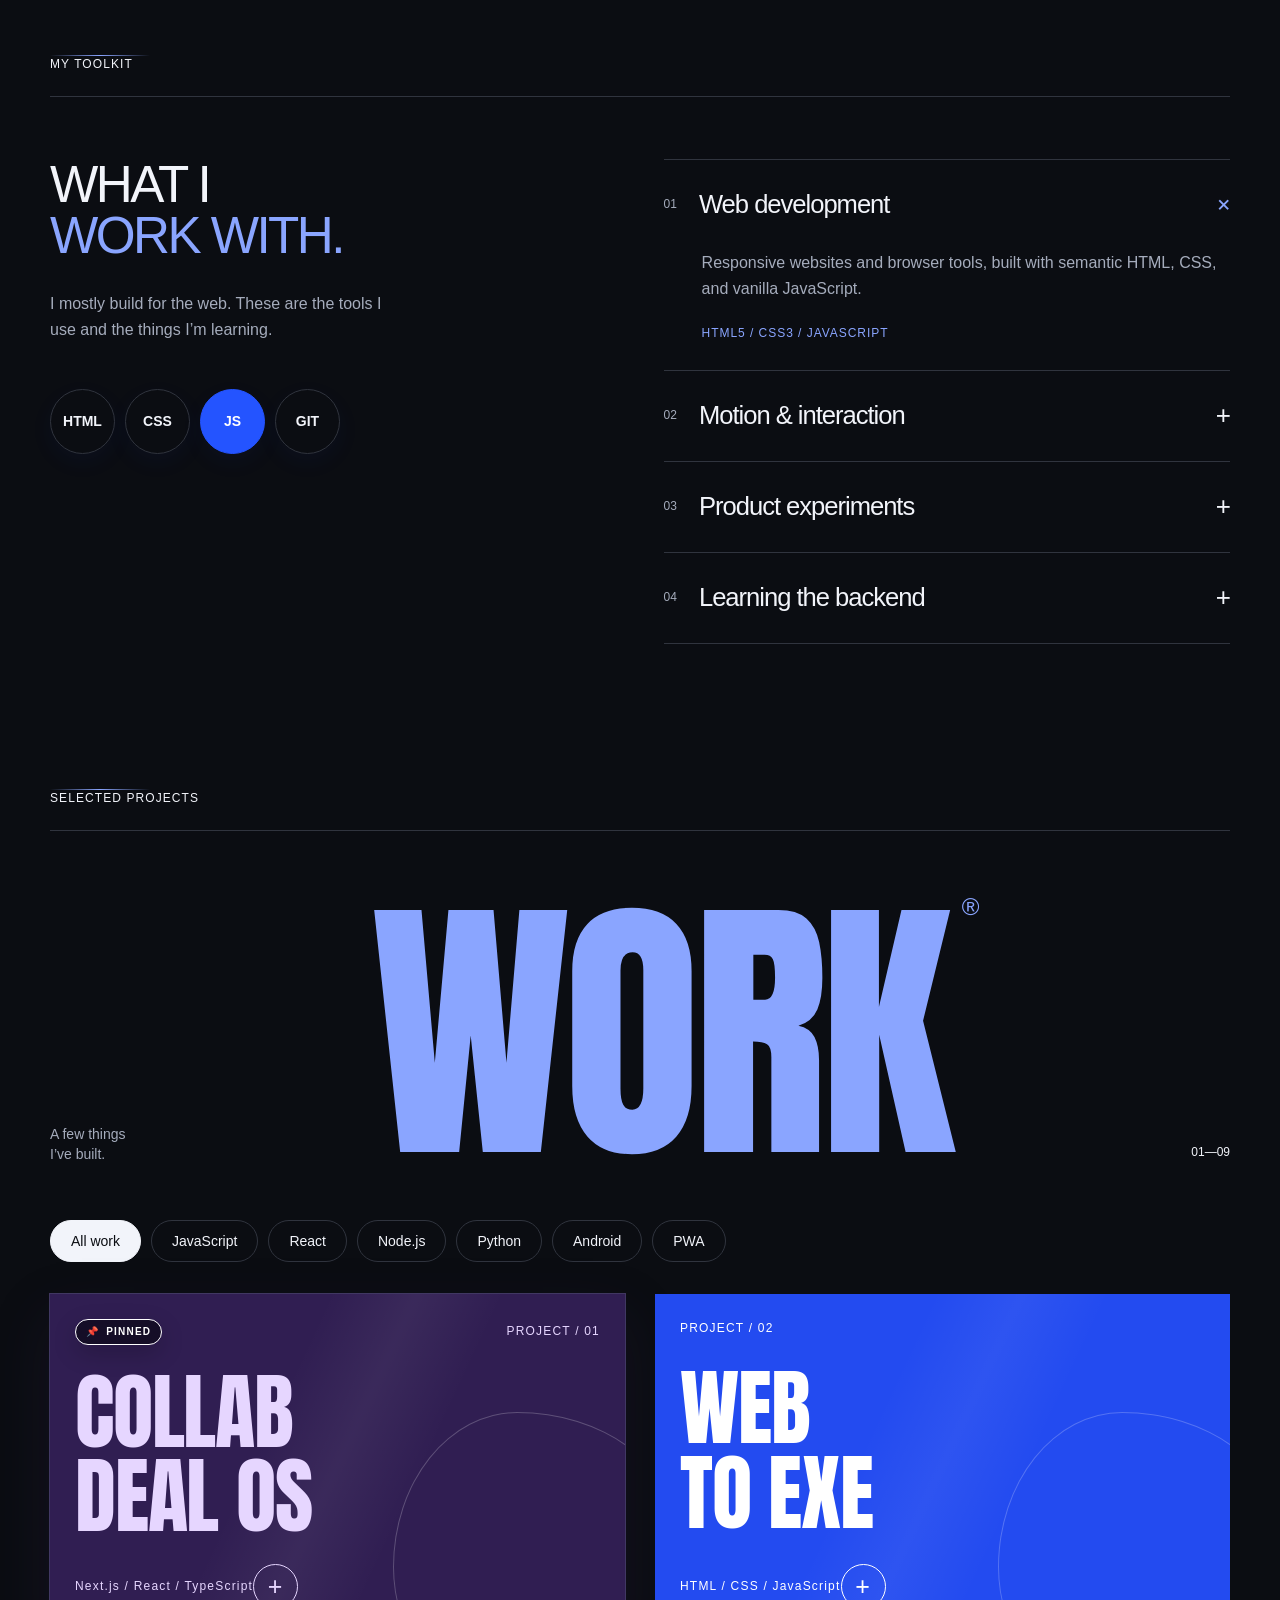
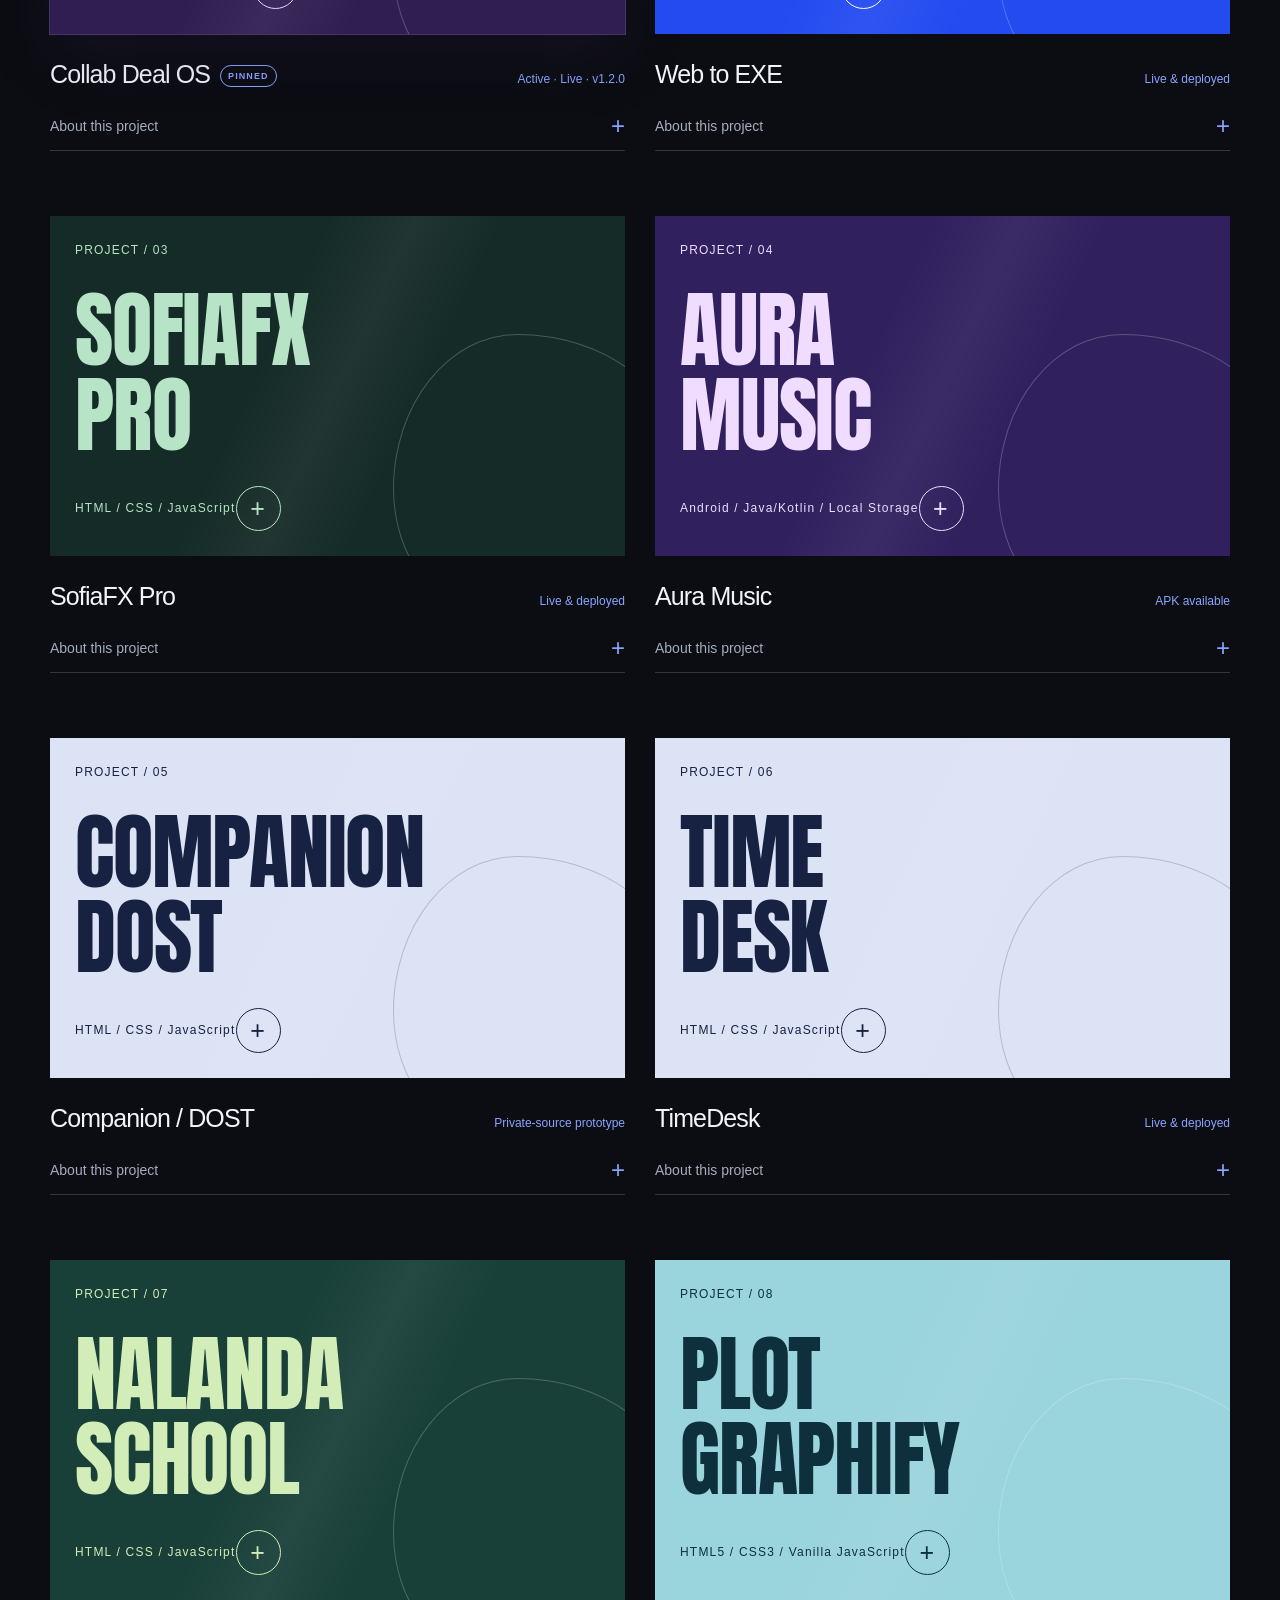
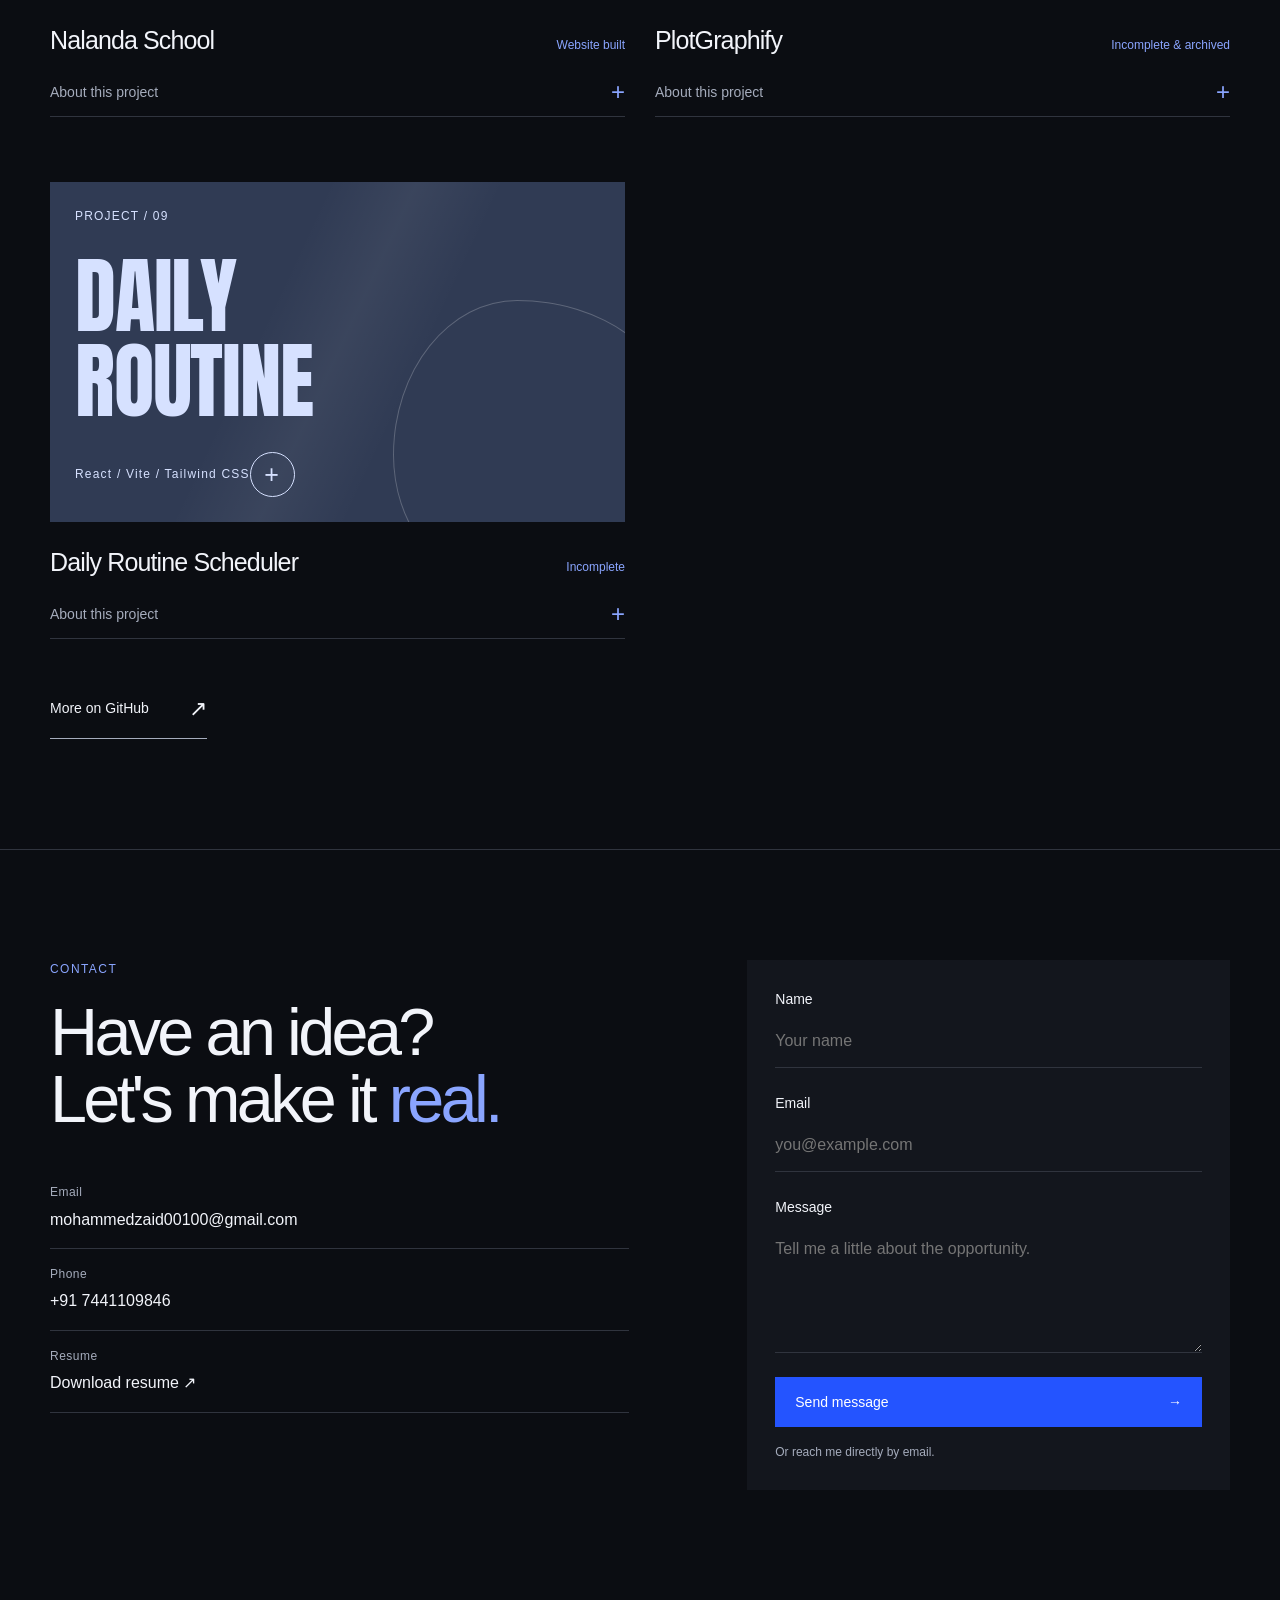
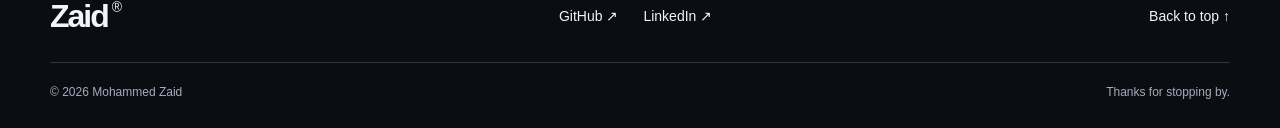
==== commit e53309e4: "Refresh portfolio project assets" ====
--- a/index.html
+++ b/index.html
@@ -4,7 +4,7 @@
 <meta charset="utf-8"><meta name="viewport" content="width=device-width, initial-scale=1">
 <meta name="description" content="Mohammed Zaid — AI-assisted developer building practical web products. Explore Web to EXE, TimeDesk, Nalanda school website, and more.">
 <meta name="theme-color" content="#2454ff"><title>Mohammed Zaid — Creative Developer</title>
-<link rel="stylesheet" href="css/style.css?v=projects-9">
+<link rel="stylesheet" href="css/style.css?v=projects-10">
 </head>
 <body class="motion-enabled">
 <a class="skip-link" href="#main">Skip to content</a>
@@ -80,4 +80,4 @@
     </div>
   </dialog>
 
-<noscript><p class="noscript-banner">Browse all projects on <a href="https://github.com/mohammedzaid00100">GitHub</a>. Enable JavaScript for project details and filters.</p></noscript><script src="js/script.js?v=projects-9" defer></script></body></html>
+<noscript><p class="noscript-banner">Browse all projects on <a href="https://github.com/mohammedzaid00100">GitHub</a>. Enable JavaScript for project details and filters.</p></noscript><script src="js/script.js?v=projects-10" defer></script></body></html>
--- a/css/style.css
+++ b/css/style.css
@@ -116,3 +116,11 @@
 .cover-companion-dost{background:#dce3f5;color:#172243}
 .cover-companion-dost:before{border-color:#17224333}
 .project-actions{align-items:center}
+
+
+/* Pinned project marker. */
+.project-pin{display:inline-flex;align-items:center;gap:7px;padding:7px 10px;border:1px solid currentColor;border-radius:999px;background:#0f0a1dcc;backdrop-filter:blur(8px);box-shadow:0 8px 24px #0003;color:#fff;font-size:10px;font-weight:700;letter-spacing:.12em;line-height:1}
+.project-card[data-pinned="true"] .cover-label{display:flex;align-items:center;justify-content:space-between;gap:16px;width:100%}
+.project-card[data-pinned="true"] .project-cover{box-shadow:0 0 0 1px #a98cff55,0 24px 55px #301e5238}
+.project-card[data-pinned="true"] .project-title-row h3:after{content:"PINNED";display:inline-block;margin-left:10px;padding:3px 7px;border:1px solid var(--accent);border-radius:999px;color:var(--accent);font-size:9px;font-weight:700;letter-spacing:.12em;vertical-align:middle}
+@media(max-width:700px){.project-pin{padding:6px 8px;font-size:9px}.project-card[data-pinned="true"] .cover-label{gap:8px}.project-card[data-pinned="true"] .project-title-row h3:after{display:none}}
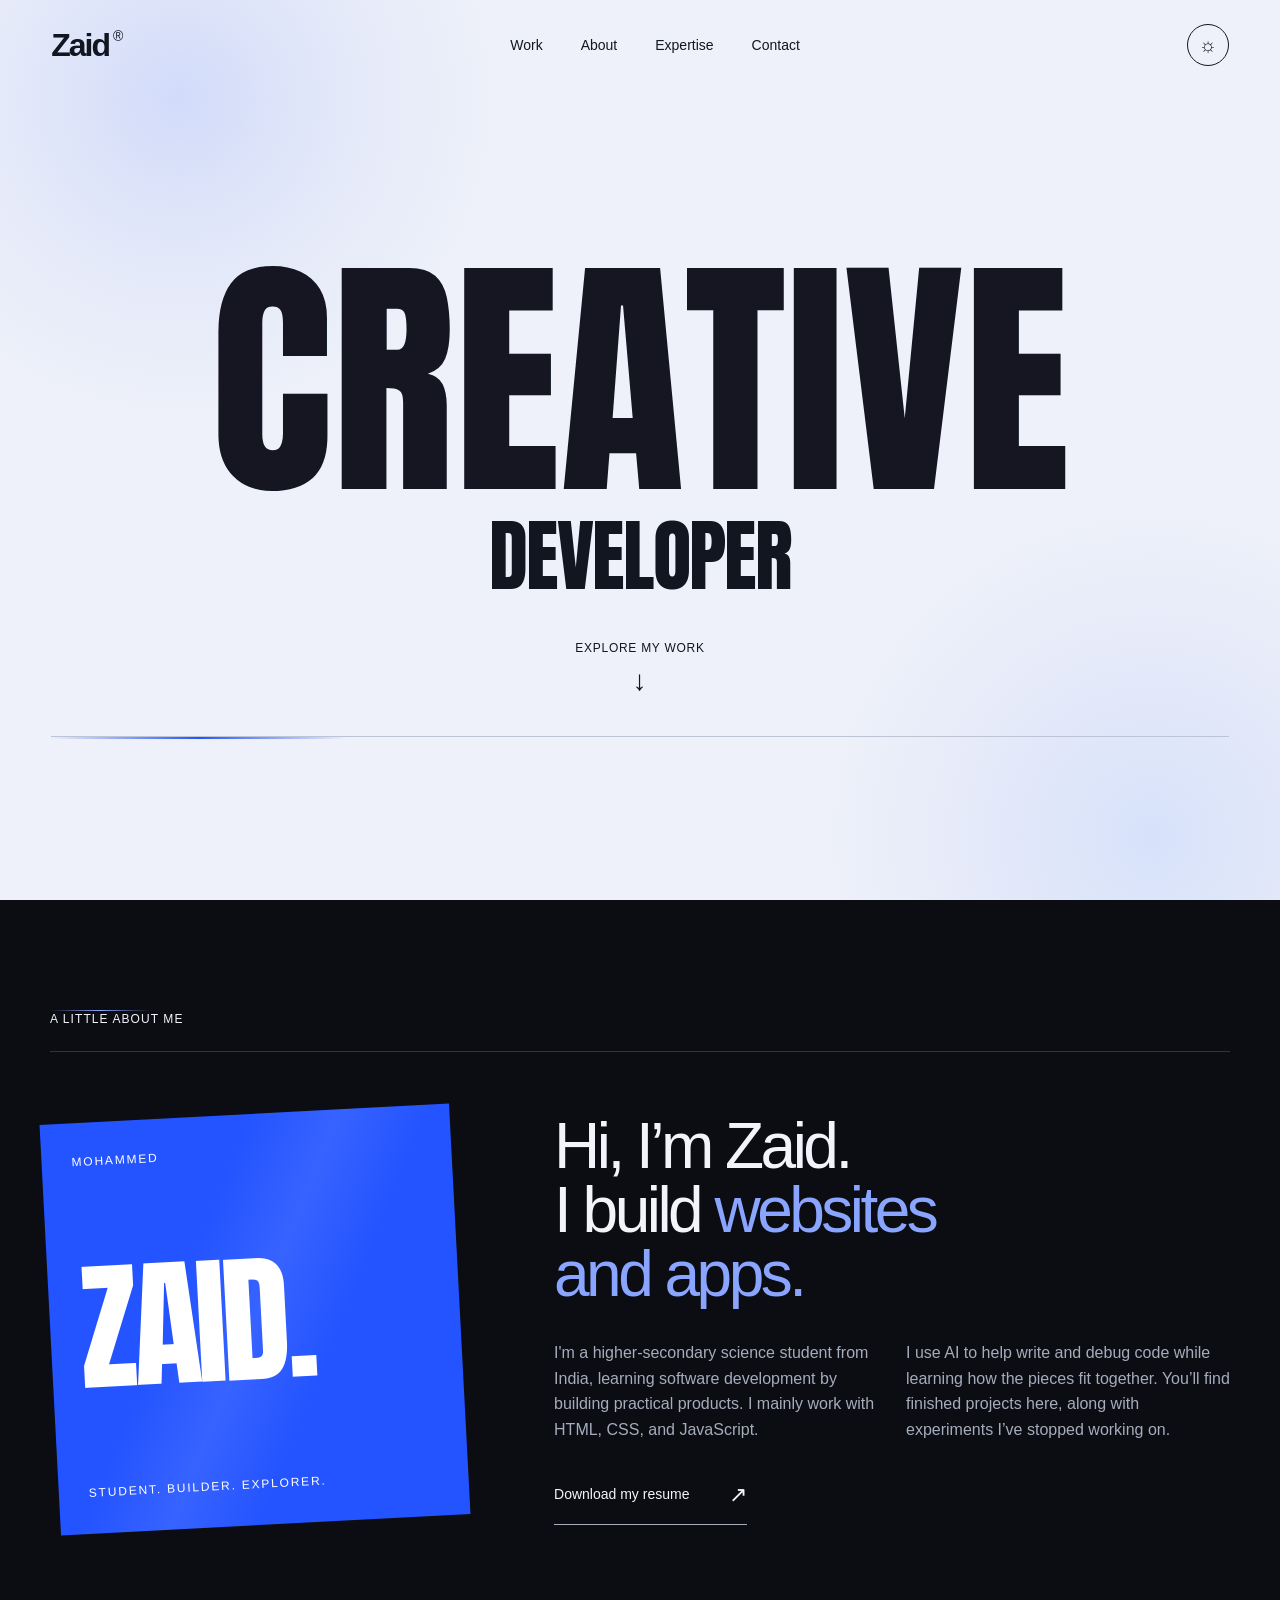
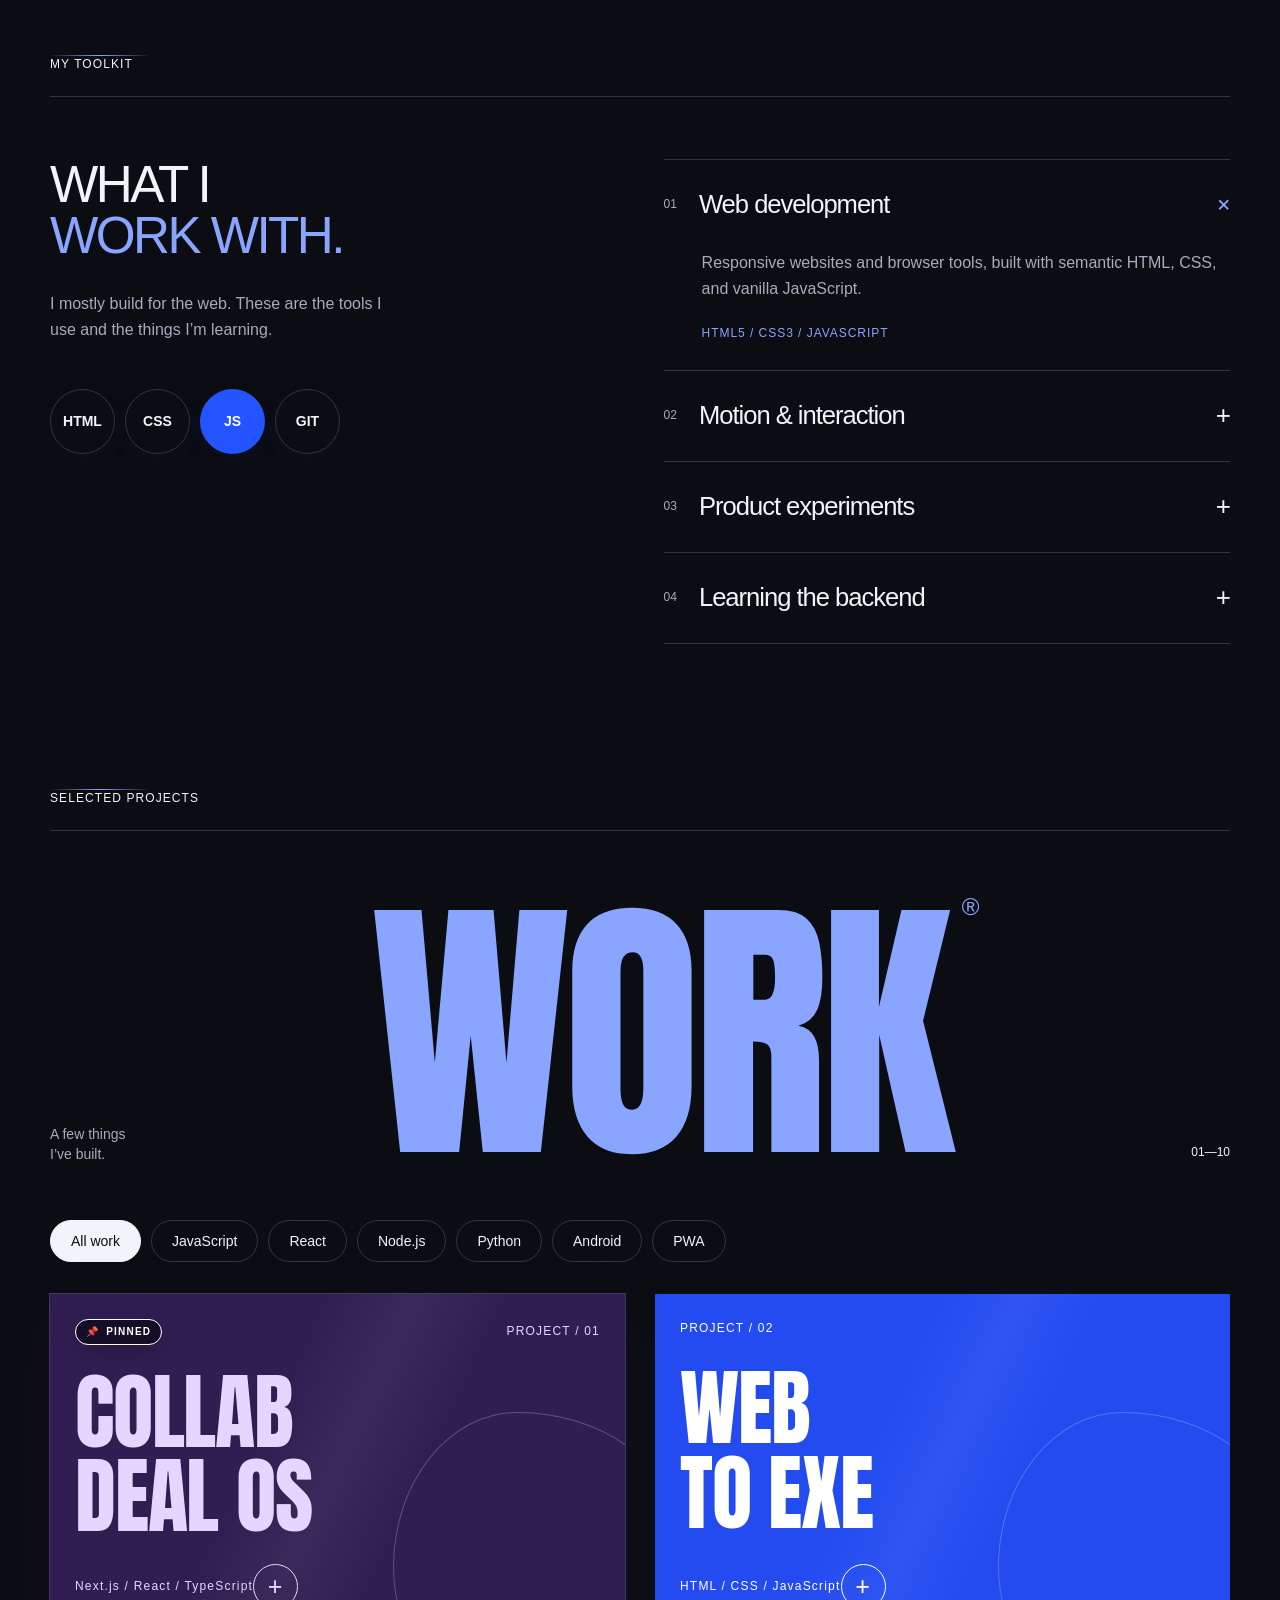
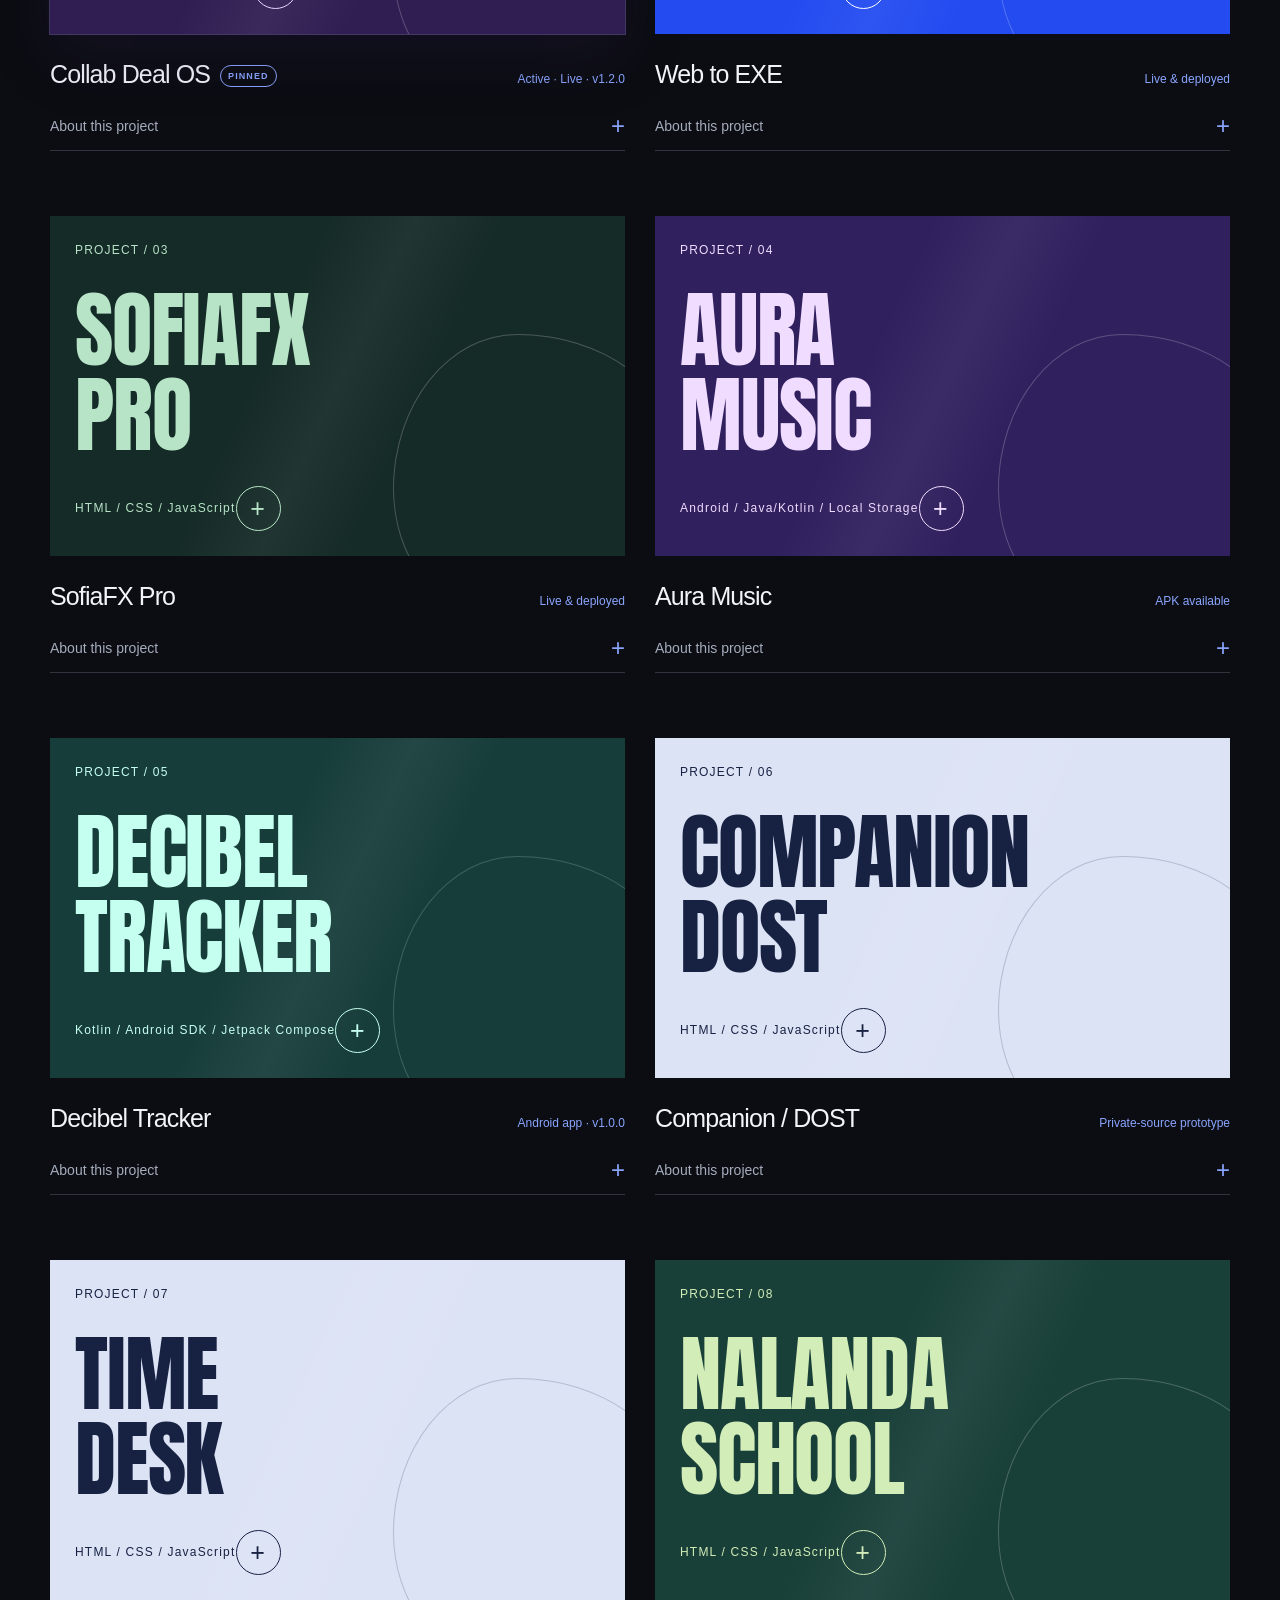
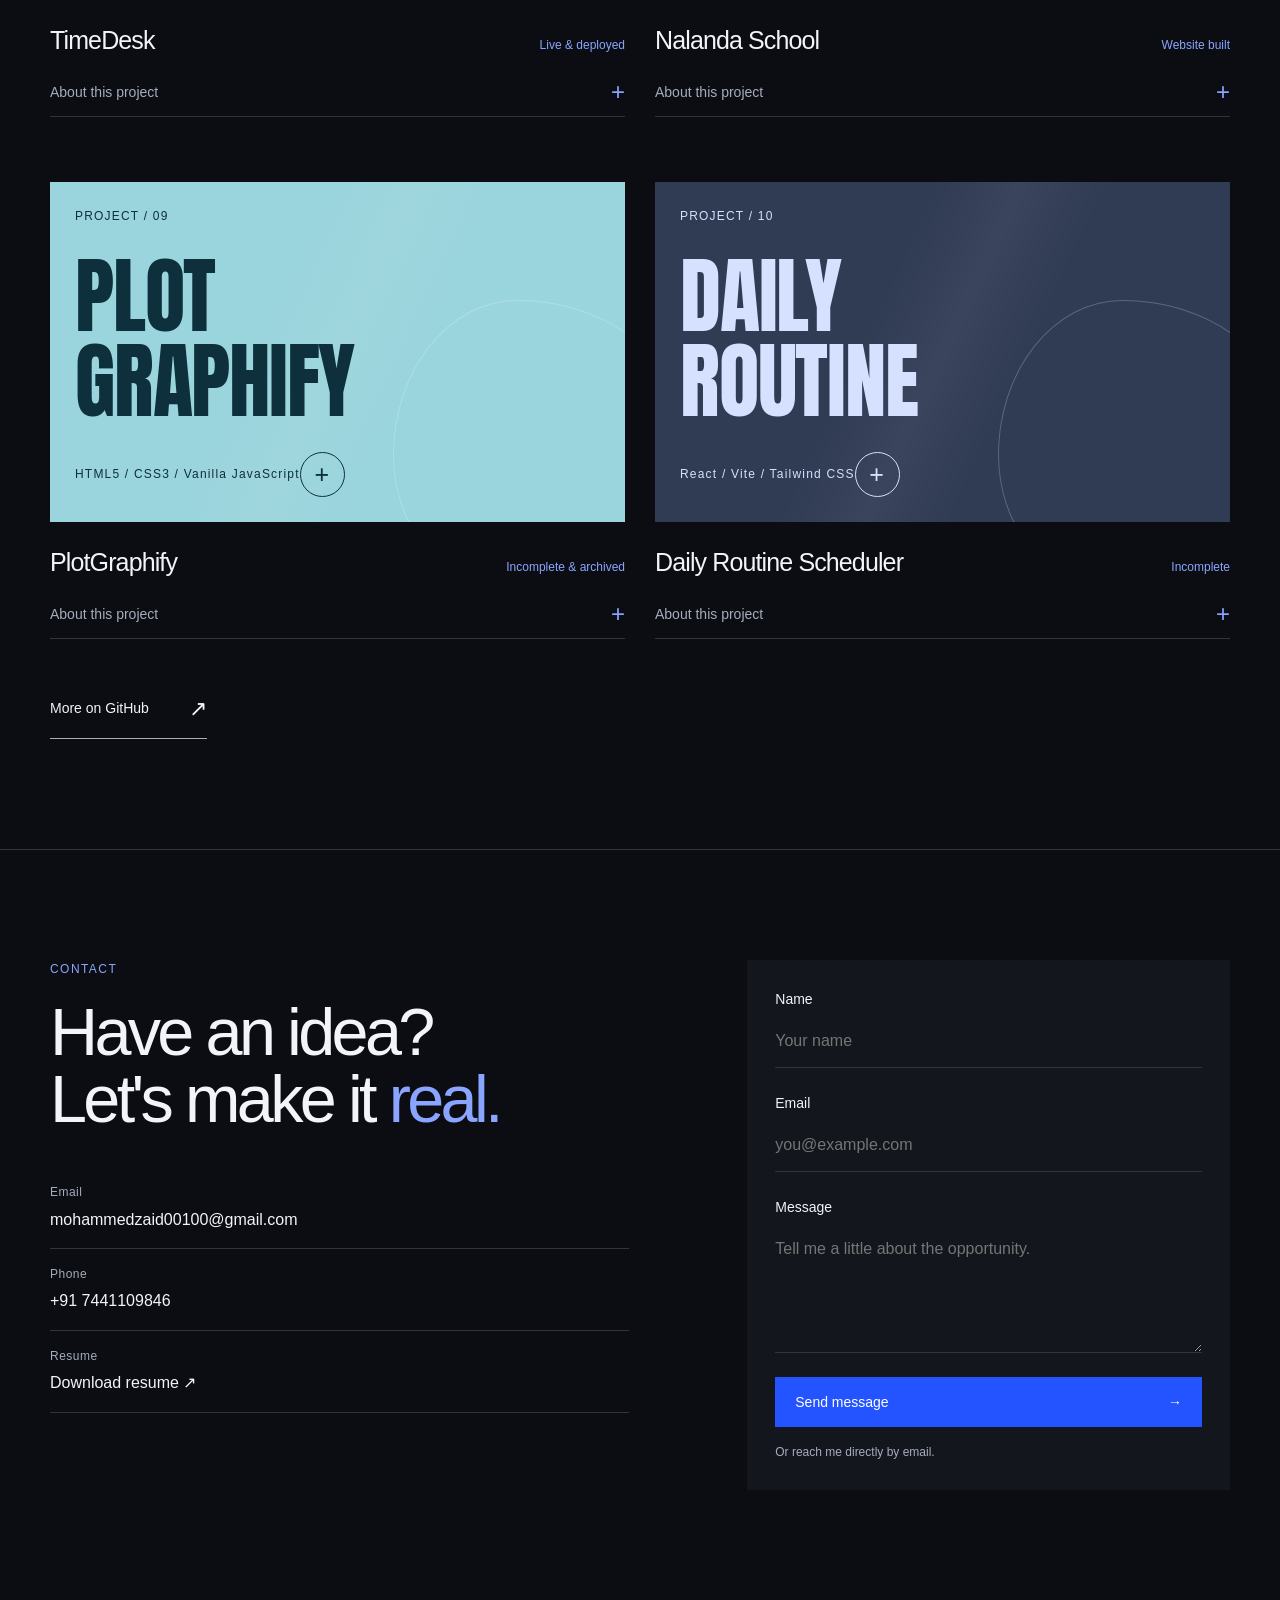
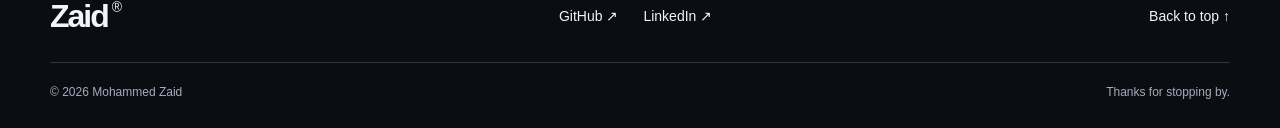
==== commit 6761bb31: "update portfolio" ====
--- a/index.html
+++ b/index.html
@@ -20,8 +20,8 @@
 <section class="hero" id="home" aria-labelledby="hero-title">
 <div class="hero-atmosphere" aria-hidden="true"><span></span><span></span></div>
 <h1 id="hero-title"><span class="hero-word" aria-label="Creative"><span class="hero-letter" aria-hidden="true" style="--letter:0">C</span><span class="hero-letter" aria-hidden="true" style="--letter:1">R</span><span class="hero-letter" aria-hidden="true" style="--letter:2">E</span><span class="hero-letter" aria-hidden="true" style="--letter:3">A</span><span class="hero-letter" aria-hidden="true" style="--letter:4">T</span><span class="hero-letter" aria-hidden="true" style="--letter:5">I</span><span class="hero-letter" aria-hidden="true" style="--letter:6">V</span><span class="hero-letter" aria-hidden="true" style="--letter:7">E</span></span><span class="hero-role">DEVELOPER</span></h1>
-<div class="hero-bottom"><p>AI-assisted developer.<br>Based in India.</p><a class="explore" href="#projects">EXPLORE MY WORK <span aria-hidden="true">↓</span></a><p class="hero-note">Websites.<br>Apps. Experiments.</p></div>
-<div class="hero-rule"><span>CODE</span><span>DESIGN</span><span>EXPERIMENTATION</span></div>
+<div class="hero-bottom"><br><a class="explore" href="#projects">EXPLORE MY WORK <span aria-hidden="true">↓</span></a><p class="hero-note"><br></p></div>
+<div class="hero-rule"><span></span><span></span><span></span></div>
 </section>
 <section class="section about" id="about" aria-labelledby="about-title">
 <div class="container"><div class="section-label"><span>A LITTLE ABOUT ME</span></div>
--- a/css/style.css
+++ b/css/style.css
@@ -4,6 +4,7 @@
 *{box-sizing:border-box}html{scroll-behavior:smooth;scroll-padding-top:90px}body{margin:0;background:var(--bg);color:var(--text);font:16px/1.6 var(--sans);transition:background .3s,color .3s}body.modal-open{overflow:hidden}a{color:inherit;text-decoration:none}button,input,textarea{font:inherit}button,a,input,textarea,summary{-webkit-tap-highlight-color:transparent}button{cursor:pointer}button:disabled{cursor:wait;opacity:.6}img{display:block;max-width:100%}button{color:inherit}button:focus-visible,a:focus-visible,summary:focus-visible{outline:3px solid var(--accent);outline-offset:5px}::selection{background:var(--blue);color:#fff}[hidden]{display:none!important}h1,h2,h3,p{margin-top:0}h2{font-weight:500;line-height:1;letter-spacing:-.055em}em{font-style:normal;color:var(--accent)}.container{width:min(1320px,calc(100% - 100px));margin:auto}.section{padding:110px 0}.section-label{display:flex;justify-content:space-between;gap:24px;padding-bottom:22px;margin-bottom:62px;border-bottom:1px solid var(--line);font-size:12px;letter-spacing:.09em}.section-label span+span{color:var(--muted)}.text-link{display:inline-flex;align-items:center;justify-content:space-between;gap:40px;padding:12px 0;border-bottom:1px solid var(--muted);font-size:14px}.text-link span{font-size:22px;transition:transform .3s}.text-link:hover span{transform:translate(3px,-3px)}.filter-defs{position:absolute;width:0;height:0;overflow:hidden}.scroll-progress{position:fixed;top:0;left:0;height:3px;width:100%;transform:scaleX(0);transform-origin:left;background:var(--blue);z-index:100}
 .site-header{position:absolute;top:0;left:0;width:100%;min-height:90px;display:flex;align-items:center;justify-content:space-between;padding:18px 4%;gap:25px;color:var(--ink);z-index:20}.brand{font-weight:800;font-size:32px;letter-spacing:-2px;line-height:1}.brand span{font-weight:400;font-size:14px;vertical-align:top;letter-spacing:0;margin-left:4px}.desktop-nav{display:flex;gap:38px}.desktop-nav a{font-size:14px;position:relative}.desktop-nav a:after{content:'';position:absolute;bottom:-5px;left:0;width:100%;height:1px;background:currentColor;transform:scaleX(0);transform-origin:left;transition:transform .3s}.desktop-nav a:hover:after{transform:scaleX(1)}.nav-actions{display:flex;gap:8px}.icon-button{border:1px solid currentColor;border-radius:50%;width:42px;height:42px;display:grid;place-items:center;background:transparent;font-size:20px}.menu-toggle{display:none}.mobile-nav{position:absolute;top:78px;left:16px;right:16px;background:var(--hero);border:1px solid #b7bfd0;padding:22px;flex-direction:column;gap:20px}.hero{background:var(--hero);color:var(--ink);min-height:100svh;padding:122px 4% 24px;display:flex;flex-direction:column;justify-content:center;position:relative;overflow:hidden}.hero-kicker{display:flex;justify-content:space-between;font-size:12px;letter-spacing:.09em;margin-bottom:3vh}.hero h1{margin:0;text-align:center;line-height:.92;letter-spacing:-.02em;font-family:var(--display);font-weight:400}.hero-word{display:block;font-size:clamp(5rem,20.1vw,21rem);line-height:1.07;filter:url('#ink-warp');transform-origin:center}.hero-role{font-size:clamp(2.4rem,6.2vw,6.2rem);letter-spacing:-.025em;display:flex;gap:.18em;justify-content:center;align-items:center}.hero-bottom{display:flex;align-items:flex-end;justify-content:space-between;margin-top:48px;gap:20px;font-size:14px;line-height:1.4}.hero-bottom p{margin-bottom:0}.hero-note{text-align:right}.explore{font-size:12px;letter-spacing:.06em;text-align:center}.explore span{display:block;font-size:28px;margin-top:5px;animation:down 2s ease-in-out infinite}.hero-rule{margin-top:35px;padding-top:18px;border-top:1px solid #bdc4d3;display:flex;justify-content:space-between;font-size:12px;letter-spacing:.1em}.intro{display:none}.motion-enabled .intro{display:grid;position:fixed;inset:0;z-index:200;place-items:center;background:var(--blue);color:#fff;pointer-events:none;animation:intro-out .7s .35s cubic-bezier(.76,0,.24,1) both}.intro span{font-family:Georgia,serif;font-style:italic;font-size:80px}.about-grid{display:grid;grid-template-columns:1fr 1.65fr;gap:8%}.name-panel{min-height:350px;padding:30px;display:flex;flex-direction:column;justify-content:space-between;background:var(--blue);color:#fff;transform:rotate(-3deg);transition:transform .6s}.name-panel:hover{transform:rotate(0)}.name-panel>span{font-size:12px;letter-spacing:.15em}.name-panel strong{font-family:var(--display);font-size:clamp(80px,11vw,150px);font-weight:400;letter-spacing:-.04em;line-height:1.2}.about-copy h2{font-size:clamp(40px,5vw,72px);margin-bottom:34px}.about-columns{display:grid;grid-template-columns:1fr 1fr;gap:28px;color:var(--muted)}.about-columns p{margin-bottom:22px}.expertise{padding-top:20px}.expertise-grid{display:grid;grid-template-columns:1fr 1.2fr;gap:12%}.expertise h2{font-size:clamp(34px,4vw,56px);letter-spacing:-.05em;margin-bottom:30px}.expertise-intro{max-width:340px;color:var(--muted)}.tool-orbit{display:flex;gap:10px;align-items:center;min-height:100px}.tool-orbit span{border:1px solid var(--line);font-weight:700;display:grid;place-items:center;width:65px;height:65px;border-radius:50%;font-size:14px}.motion-enabled .tool-orbit span{animation:float 5s ease-in-out infinite}.tool-orbit span:nth-child(2){animation-delay:-1s}.tool-orbit span:nth-child(3){animation-delay:-2s;background:var(--blue);color:#fff;border-color:var(--blue)}.tool-orbit span:nth-child(4){animation-delay:-3s}.expertise-list details{border-top:1px solid var(--line)}.expertise-list details:last-child{border-bottom:1px solid var(--line)}summary{cursor:pointer}.expertise-list summary{list-style:none;display:flex;align-items:center;gap:22px;min-height:90px;font-size:clamp(19px,2vw,27px);letter-spacing:-.04em}.expertise-list summary::-webkit-details-marker{display:none}.expertise-list summary>span{font-size:12px;letter-spacing:0;color:var(--muted)}.expertise-list i{font-size:26px;margin-left:auto;font-style:normal;font-weight:300;transition:transform .3s}.expertise-list details[open] i{transform:rotate(45deg);color:var(--accent)}.expertise-detail{padding:0 0 25px 38px;color:var(--muted)}.expertise-detail p{margin-bottom:18px}.skill-meta{font-size:12px;letter-spacing:.08em;color:var(--accent)}
 .work-section{padding:35px 0 110px}.work-heading{display:flex;align-items:flex-end;justify-content:space-between;gap:25px;margin:20px 0 45px}.work-heading p{font-size:14px;line-height:1.4;max-width:130px;margin-bottom:10px;color:var(--muted)}.work-heading h2{font-family:var(--display);font-size:clamp(110px,22vw,320px);letter-spacing:-.025em;color:var(--accent);margin:0;line-height:1;position:relative}.work-heading h2>span{font:24px var(--sans);position:absolute;top:0;right:-26px}.work-count{font-size:12px;white-space:nowrap;margin-bottom:12px}.filter-bar{display:flex;gap:10px;flex-wrap:wrap;margin-bottom:32px}.filter-chip{border:1px solid var(--line);border-radius:100px;background:transparent;padding:9px 20px;font-size:14px;transition:.2s}.filter-chip:hover{border-color:var(--muted)}.filter-chip.active{background:var(--text);color:var(--bg);border-color:var(--text)}.project-grid{display:grid;grid-template-columns:1fr 1fr;gap:65px 30px}.project-card{min-width:0}.project-cover{height:340px;position:relative;overflow:hidden;padding:25px;display:flex;flex-direction:column;justify-content:space-between;color:#fff;background:#234bf0;border:0;width:100%;text-align:left;transition:transform .5s,background .5s}.cover-label{font-size:12px;letter-spacing:.1em;position:relative;z-index:1}.cover-title{font-family:var(--display);font-size:clamp(50px,6.5vw,86px);line-height:1.02;letter-spacing:-.015em;position:relative;z-index:1;transition:transform .7s cubic-bezier(.2,.7,.1,1)}.cover-title span{display:block}.cover-bottom{display:flex;justify-content:space-between;align-items:center;font-size:12px;letter-spacing:.1em;position:relative;z-index:1}.cover-arrow{display:grid;place-items:center;border:1px solid currentColor;border-radius:50%;width:45px;height:45px;font-size:25px;transition:transform .4s,background .4s}.project-cover:hover .cover-title{transform:translateX(10px)}.project-cover:hover .cover-arrow{transform:rotate(45deg)}.project-cover:before{content:'';width:280px;height:280px;border:1px solid #ffffff38;border-radius:50%;position:absolute;right:-50px;bottom:-60px;transition:transform 1s}.project-cover:hover:before{transform:scale(1.5)}.cover-timedesk{background:#dce3f5;color:#172243}.cover-timedesk:before{border-color:#17224333}.cover-nalanda{background:#193f39;color:#d2edb7}.cover-collab-deal-os{background:#301e52;color:#e6d6ff}.cover-plotgraphify{background:#9ad4dc;color:#0e303c}.cover-daily-routine-scheduler{background:#303b54;color:#d6e1ff}.project-title-row{display:flex;align-items:baseline;justify-content:space-between;gap:14px;margin:20px 0 8px}.project-title-row h3{font-size:25px;font-weight:500;letter-spacing:-.035em;margin:0}.status{color:var(--accent);font-size:12px;text-align:right}.project-body>p{color:var(--muted);margin:10px 0 18px;max-width:550px}.project-footer{border-top:1px solid var(--line);padding-top:16px;display:flex;justify-content:space-between;align-items:center;gap:15px;font-size:14px}.project-category{color:var(--muted);font-size:12px}.project-actions{display:flex;gap:18px;flex-wrap:wrap}.project-actions a:hover{color:var(--accent)}.all-code{margin-top:40px}.empty-state{padding:25px;border:1px solid var(--line)}
+.cover-decibel-tracker{background:#173d3a;color:#c5fff0}.cover-decibel-tracker:before{border-color:#c5fff033}
 #contact{border-top:1px solid var(--line)}.contact-grid{display:grid;grid-template-columns:1.2fr 1fr;gap:10%}.eyebrow{font-size:12px;letter-spacing:.12em;text-transform:uppercase;color:var(--accent);margin-bottom:20px}.section-heading h2{font-size:clamp(45px,5.2vw,78px);margin-bottom:35px}.contact-card a{display:flex;flex-direction:column;padding:16px 0;border-bottom:1px solid var(--line);font-size:16px;overflow-wrap:anywhere}.contact-label{font-size:12px;color:var(--muted);margin-bottom:4px;letter-spacing:.04em}.contact-form{display:grid;gap:16px;align-content:start;padding:28px;background:var(--panel)}.form-field{display:grid;gap:8px}.form-field label{font-size:14px}.form-field input,.form-field textarea{width:100%;background:transparent;border:0;border-bottom:1px solid var(--line);border-radius:0;padding:10px 0 13px;color:var(--text);resize:vertical;outline:none}.form-field input:focus,.form-field textarea:focus{border-color:var(--accent)}.form-field input[aria-invalid=true],.form-field textarea[aria-invalid=true]{border-color:#ed7489}.field-error{color:#ed7489}.form-note{font-size:12px;color:var(--muted);margin:0}.success-message{margin:0;font-size:14px;color:var(--accent)}.btn{display:inline-flex;justify-content:space-between;align-items:center;gap:22px;padding:13px 19px;border:1px solid var(--line);font-size:14px}.btn-primary{background:var(--blue);color:#fff;border-color:var(--blue)}.btn-secondary{background:transparent;color:var(--text)}.btn:hover{filter:brightness(1.15)}.site-footer{padding:0 0 25px}.footer-top{display:flex;align-items:center;justify-content:space-between;gap:25px;padding-bottom:30px}.footer-top>div{display:flex;gap:25px;font-size:14px}.footer-top>a:last-child{font-size:14px}.footer-inner{border-top:1px solid var(--line);padding-top:20px;display:flex;justify-content:space-between;gap:20px;font-size:12px;color:var(--muted)}.footer-inner p{margin:0}
 .project-modal{width:min(1000px,calc(100% - 32px));max-height:90svh;border:1px solid var(--line);padding:0;background:var(--bg);color:var(--text)}.project-modal::backdrop{background:#040812c9;backdrop-filter:blur(8px)}.modal-shell{position:relative;padding:35px}.modal-close{position:sticky;top:0;z-index:3;margin:0 0 12px auto;background:var(--bg)}.modal-content{display:grid;gap:30px}.modal-media img{max-height:400px;width:100%;object-fit:contain;background:var(--panel)}.modal-dots{display:flex;gap:12px;margin:12px 0}.modal-dot{width:32px;height:24px;border:1px solid var(--line);background:var(--panel)}.modal-dot.active{background:var(--accent)}.modal-info h2{font-size:clamp(32px,5vw,58px);margin-bottom:20px}.modal-info>p{color:var(--muted)}.modal-meta{display:flex;flex-wrap:wrap;gap:8px}.tech-tag{font-size:12px;border:1px solid var(--line);padding:5px 10px}.detail-block h3{font-size:14px;color:var(--accent);margin:25px 0 6px}.detail-block p,.detail-block ul{color:var(--muted);margin:0}.detail-block ul{padding-left:20px}.modal-actions{display:flex;gap:15px;flex-wrap:wrap;margin-top:25px}.readme-details{border-top:1px solid var(--line);padding-top:20px;margin-top:25px}.readme-section h4{margin-bottom:8px}.readme-section{overflow-wrap:anywhere}.skip-link{position:fixed;top:10px;left:10px;transform:translateY(-160%);background:var(--blue);color:#fff;padding:12px;z-index:300}.skip-link:focus{transform:none}.noscript-banner{padding:25px;text-align:center}.noscript-banner a{text-decoration:underline}
 @keyframes spin{to{transform:rotate(360deg)}}@keyframes down{50%{transform:translateY(6px)}}@keyframes float{50%{transform:translateY(-12px) rotate(8deg)}}@keyframes intro-out{to{transform:translateY(-101%);visibility:hidden}}@keyframes hero-in{from{opacity:0;transform:translateY(45px)}to{opacity:1;transform:none}}.reveal{transition:opacity .85s ease,transform .85s cubic-bezier(.2,.7,.2,1)}.reveal.reveal-pending{opacity:0;transform:translateY(54px)}.reveal.visible{opacity:1;transform:none}@media(min-width:1600px){.hero-word{font-size:21rem}.hero{min-height:900px}}@media(max-width:1000px){.container{width:calc(100% - 56px)}.section{padding:80px 0}.about-grid{gap:6%}.about-columns{grid-template-columns:1fr;gap:0}.name-panel{min-height:300px;padding:22px}.expertise-grid{gap:6%}.contact-grid{gap:6%}.project-cover{height:290px}.hero{min-height:760px}.expertise{padding-top:15px}.work-heading h2{font-size:24vw}}
